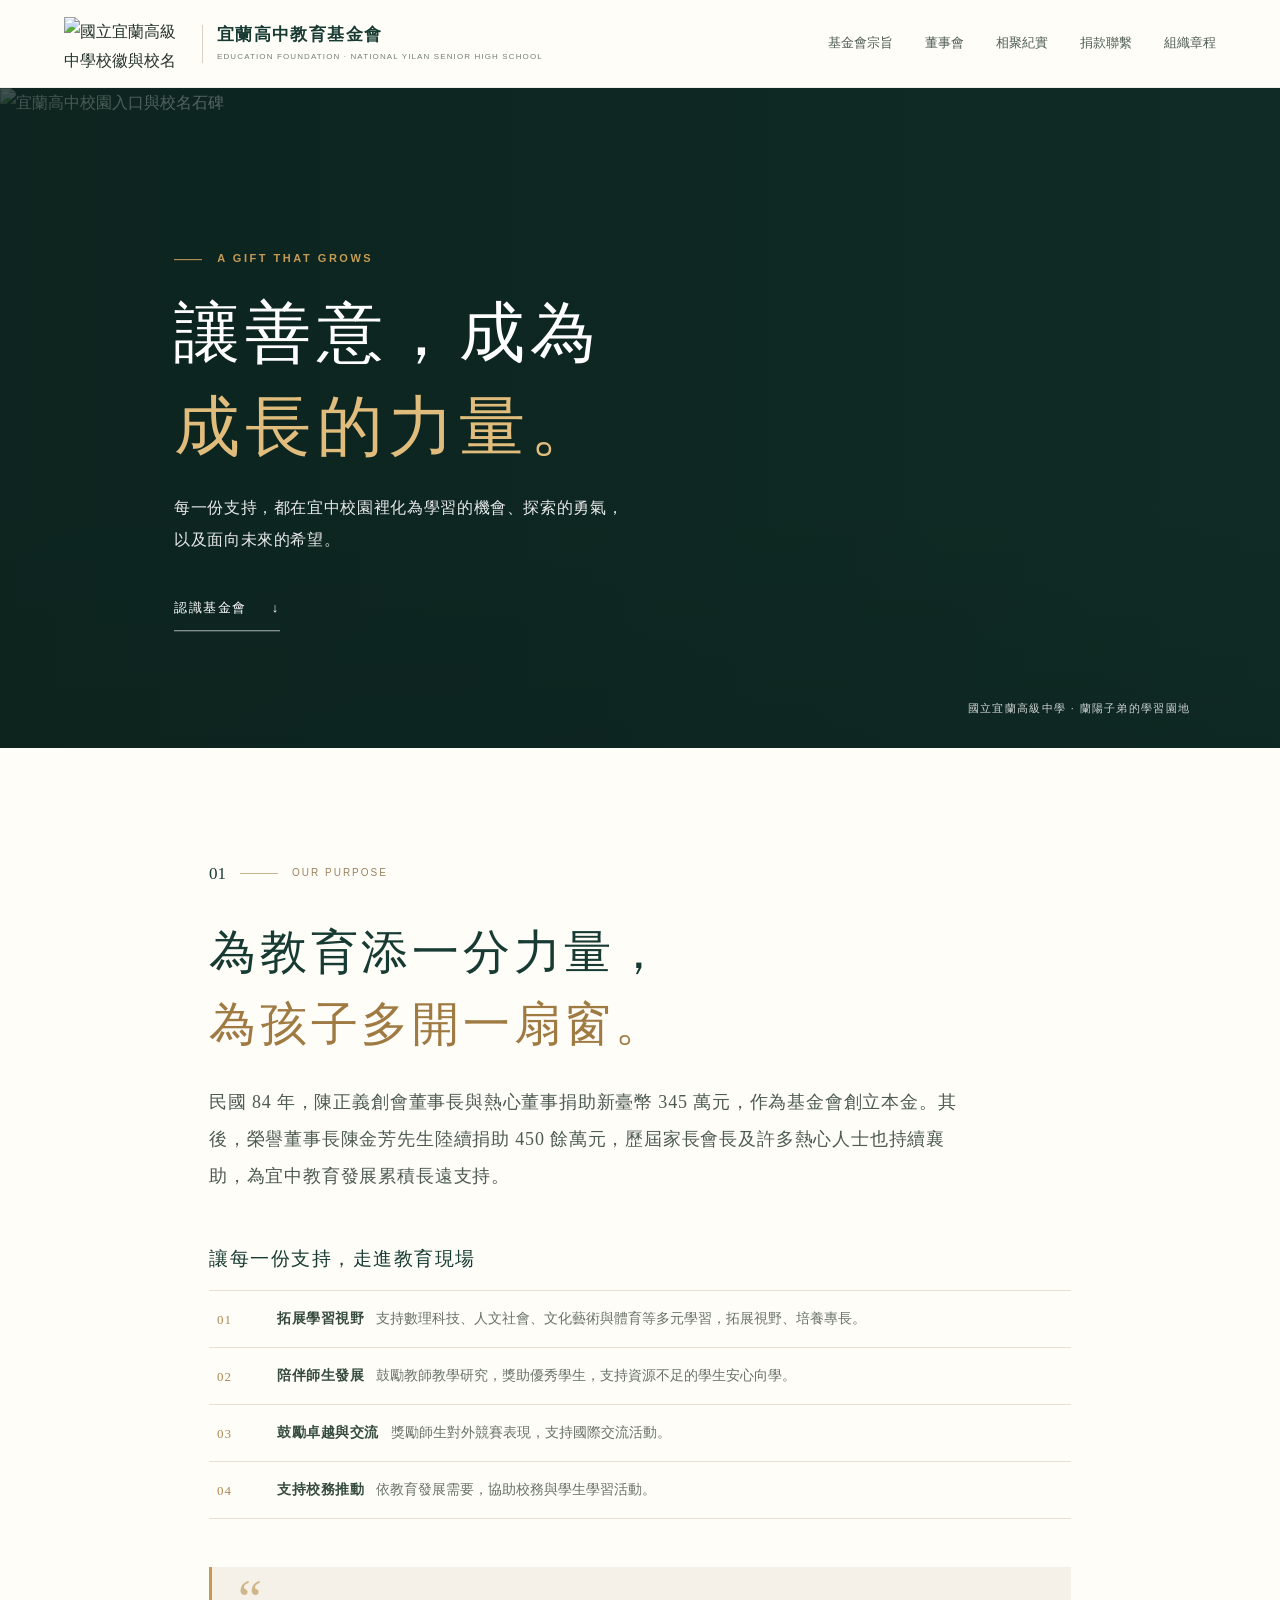
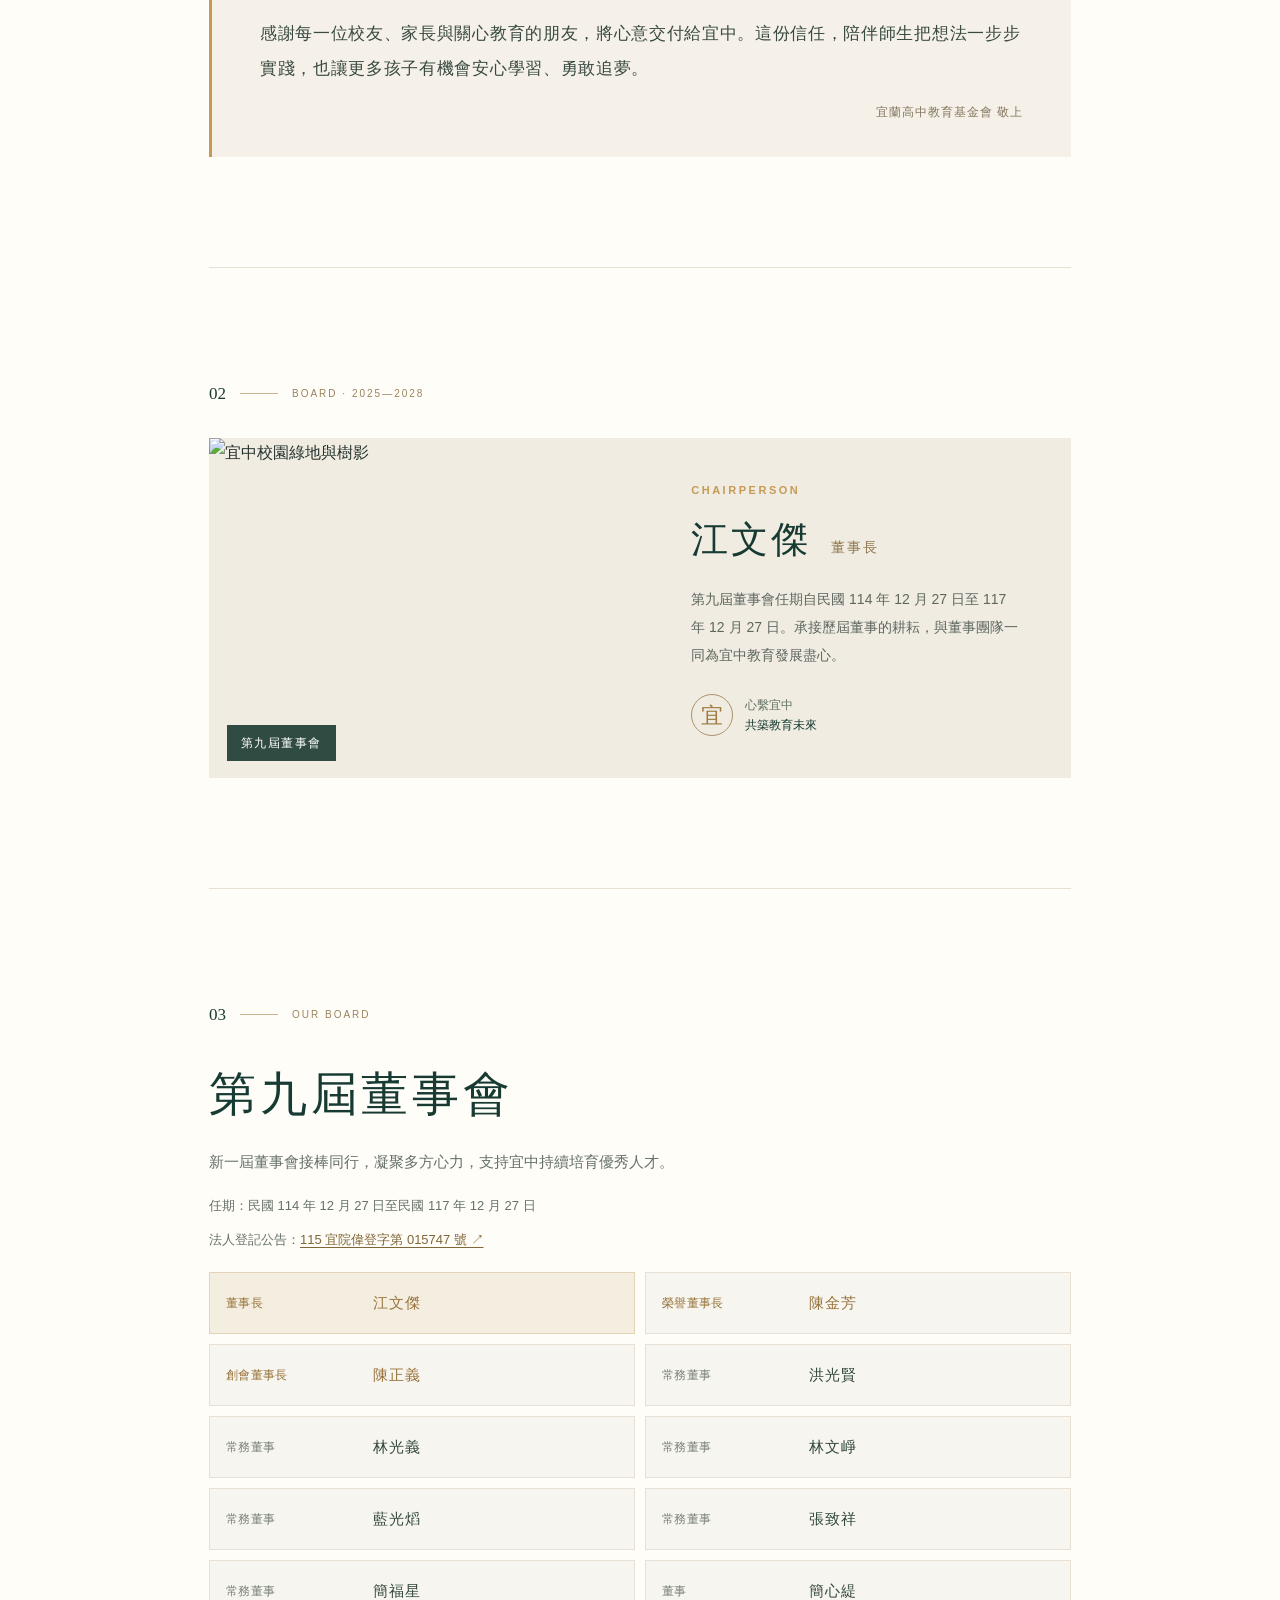
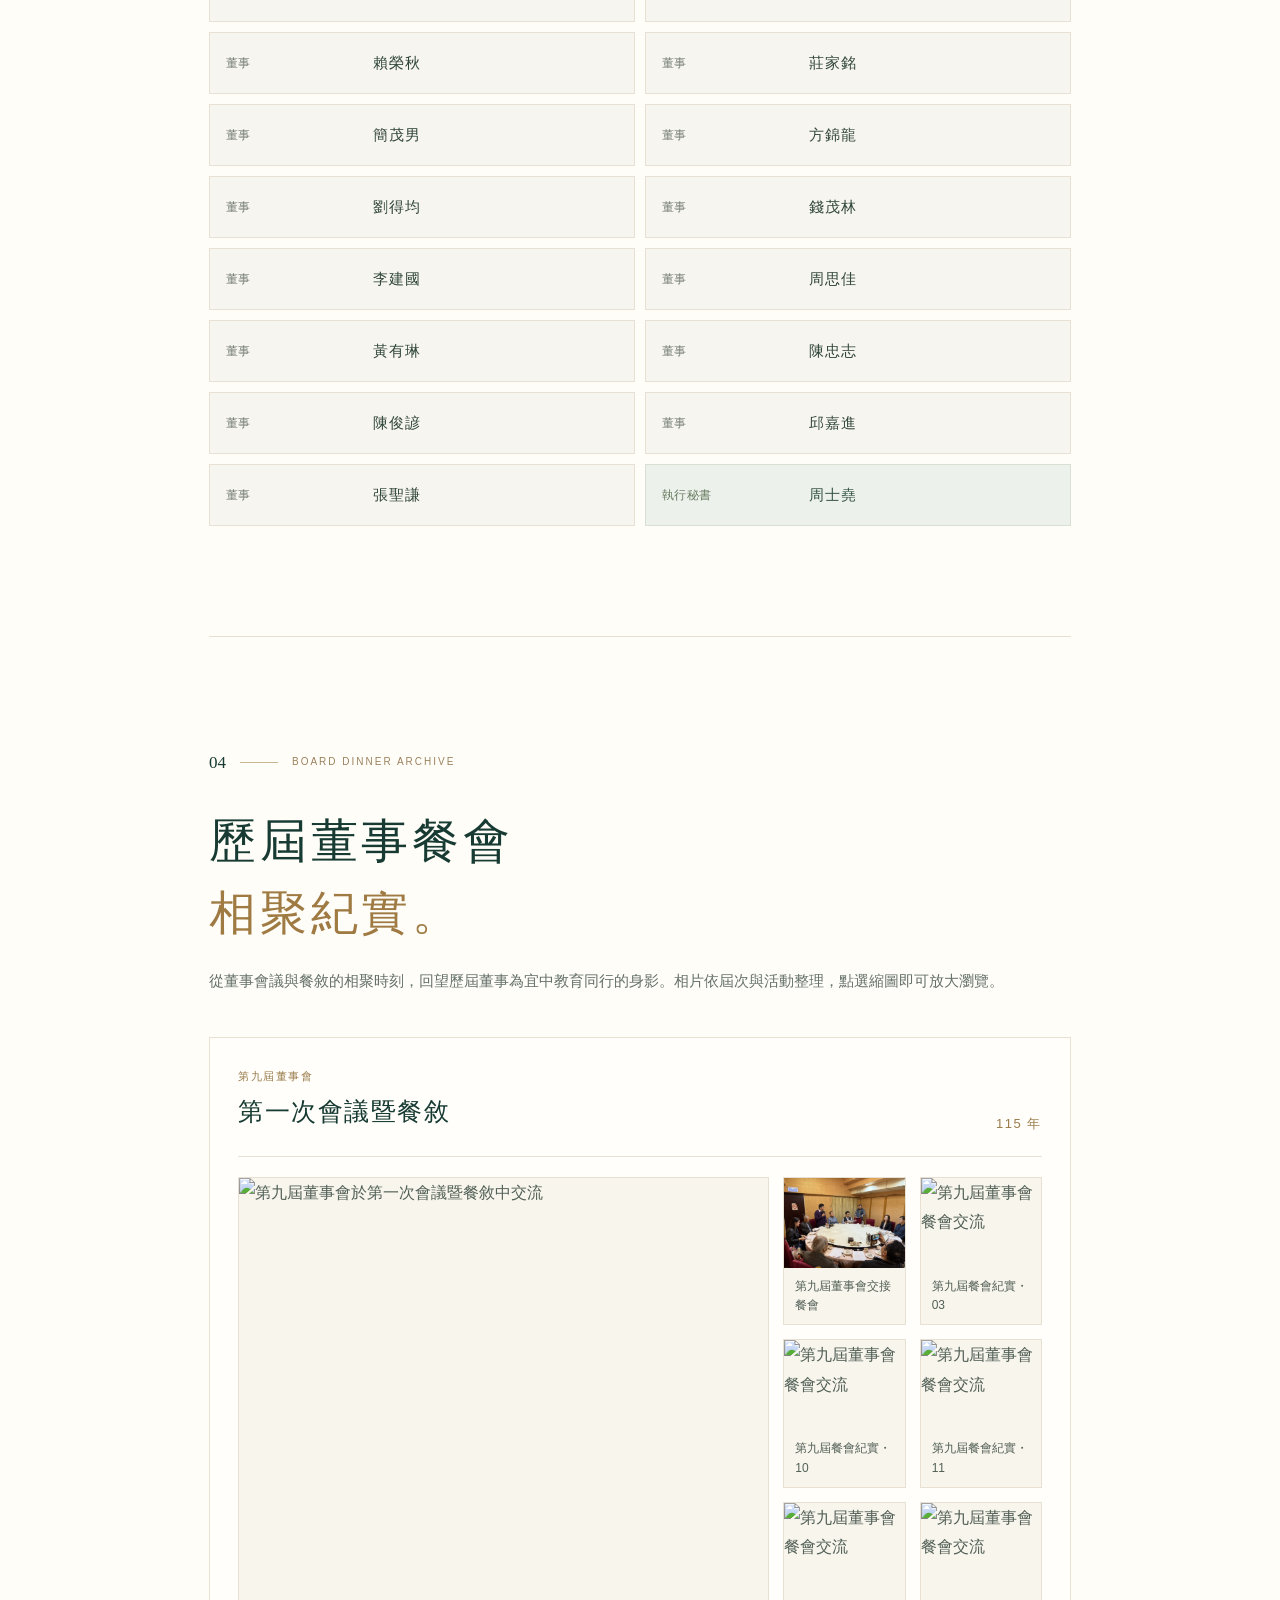
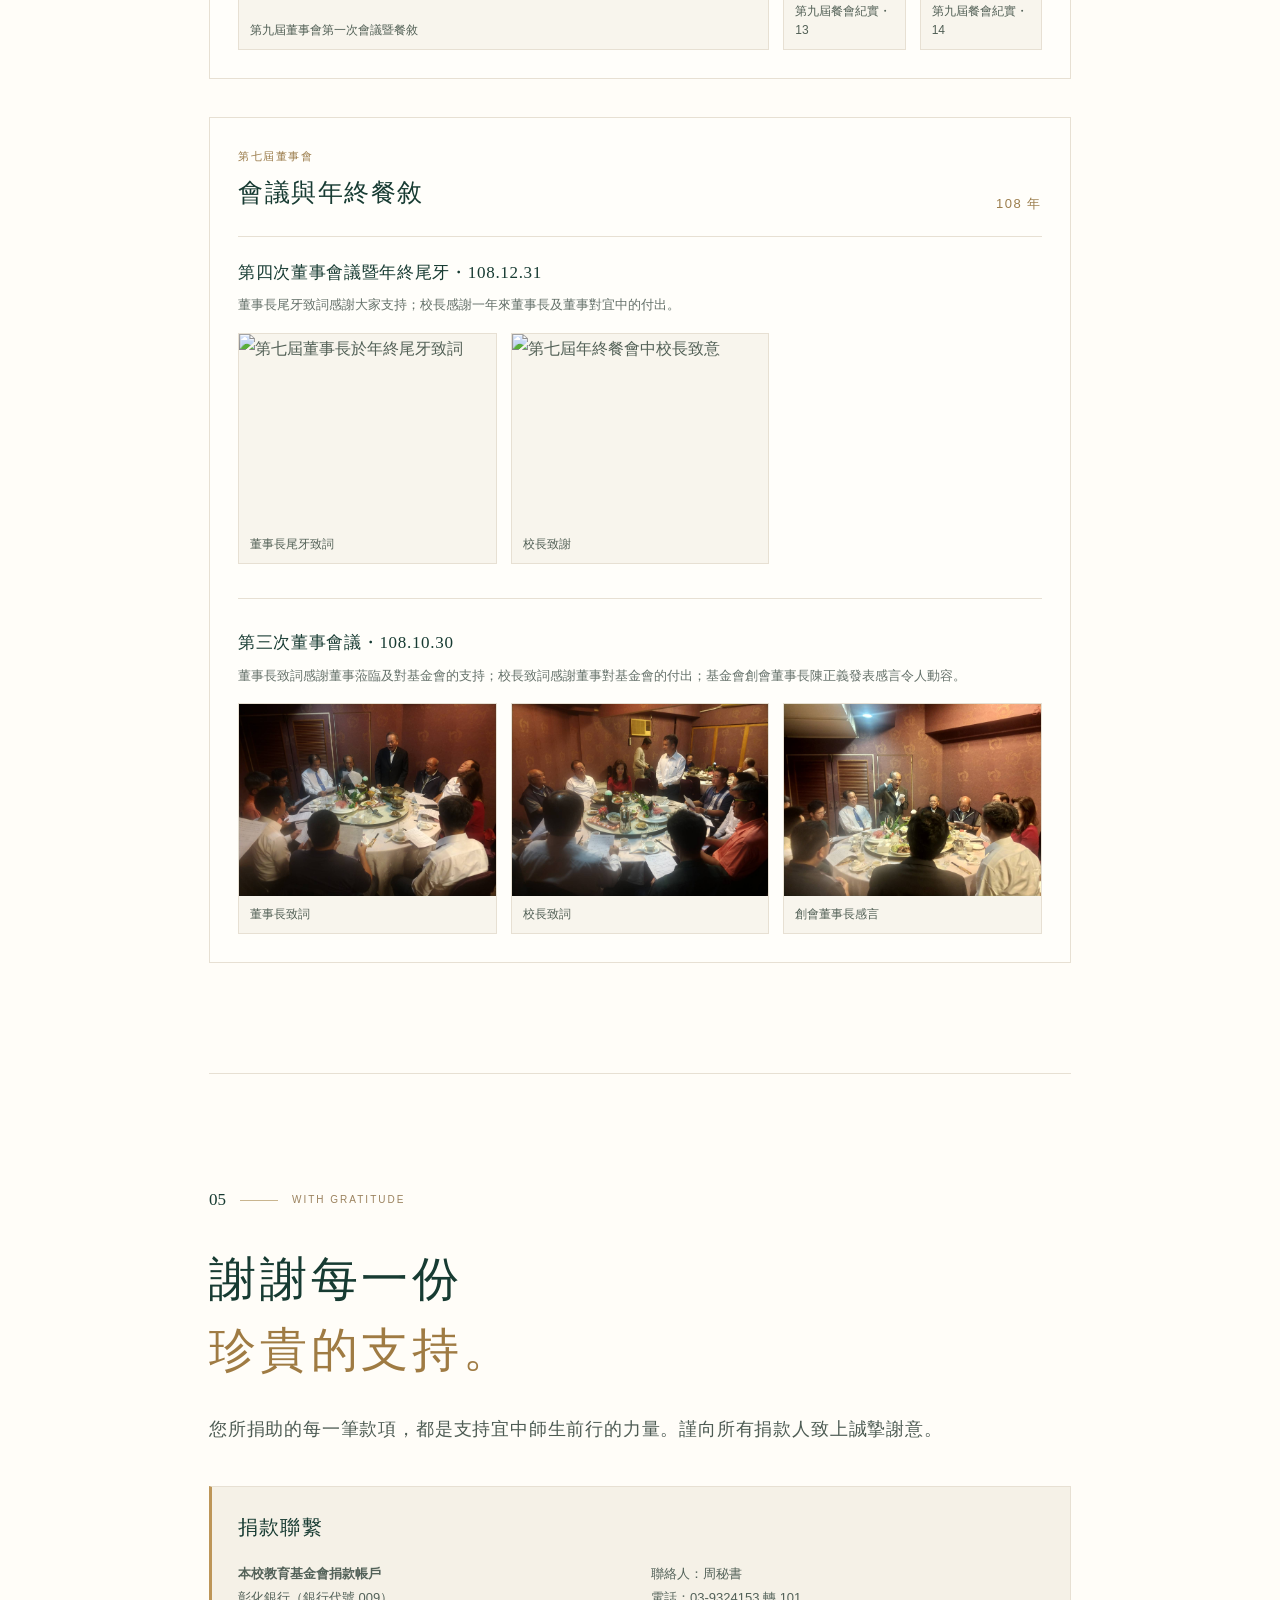
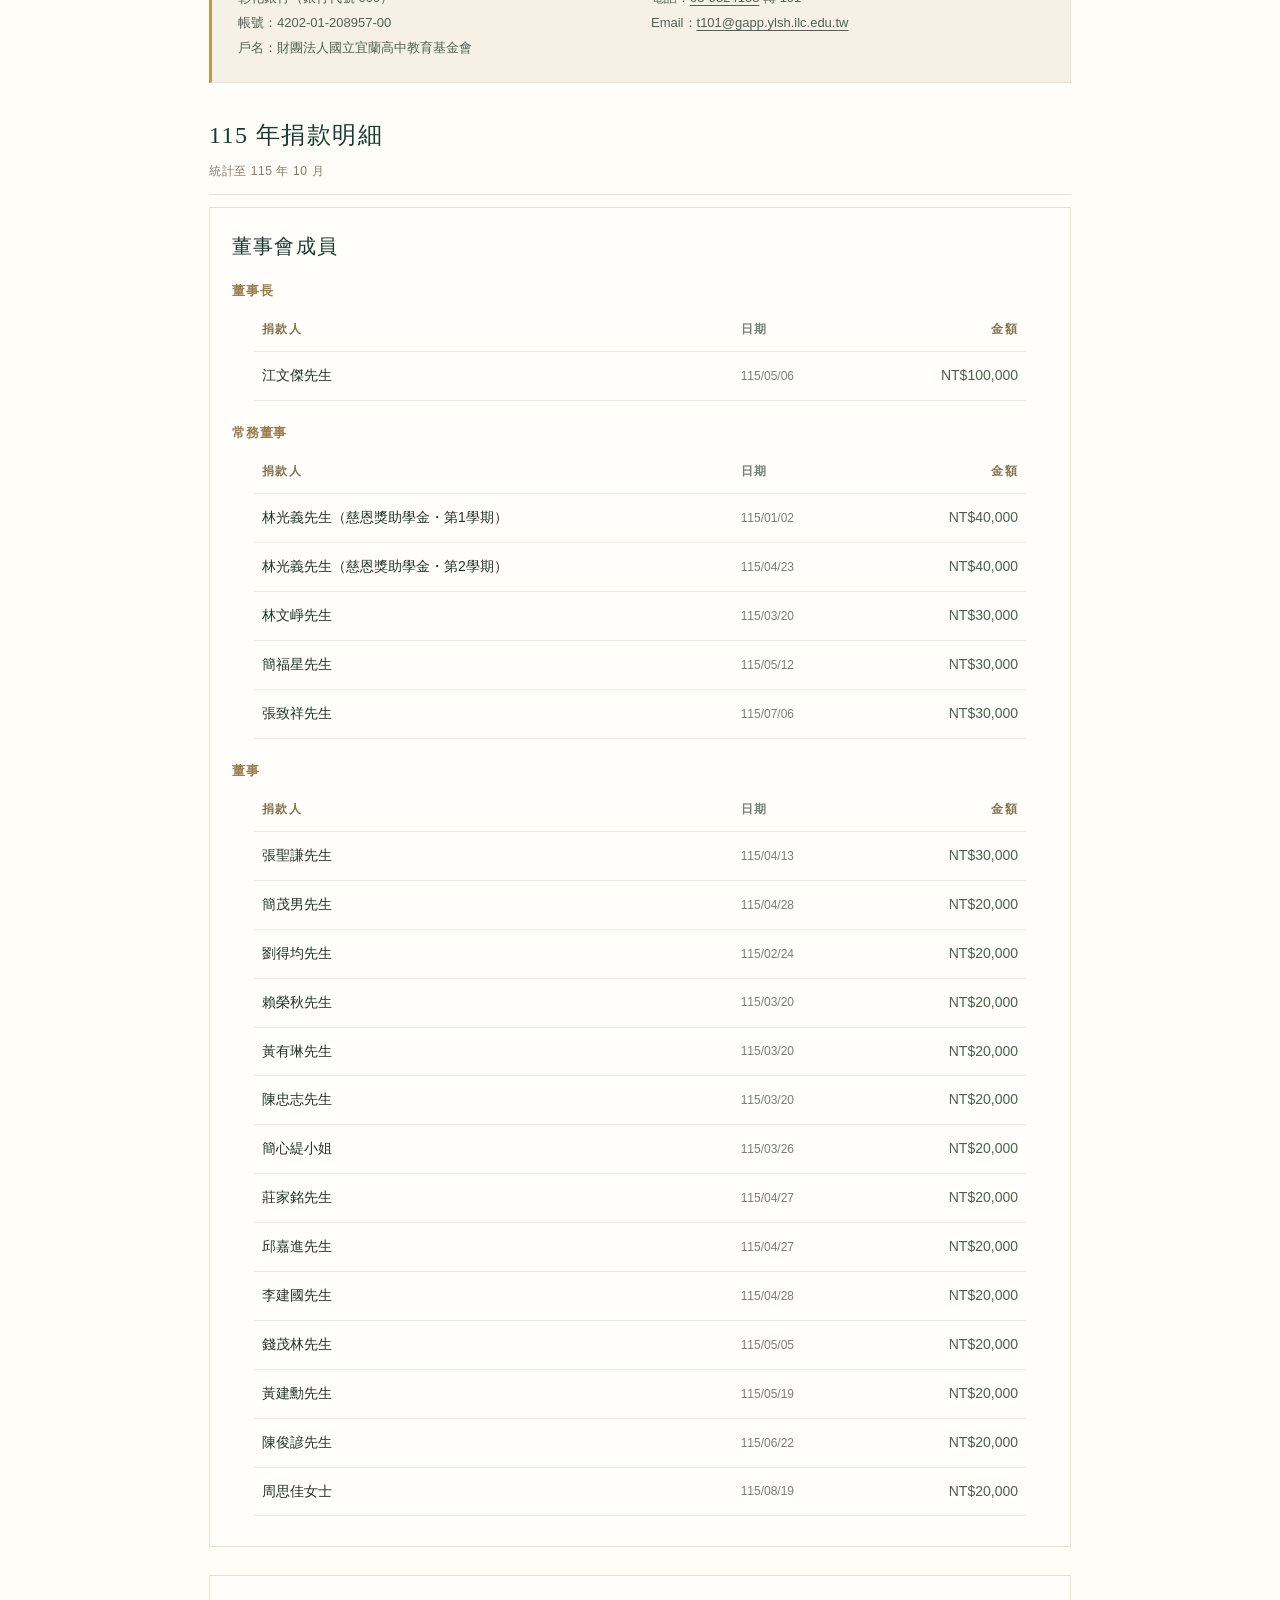
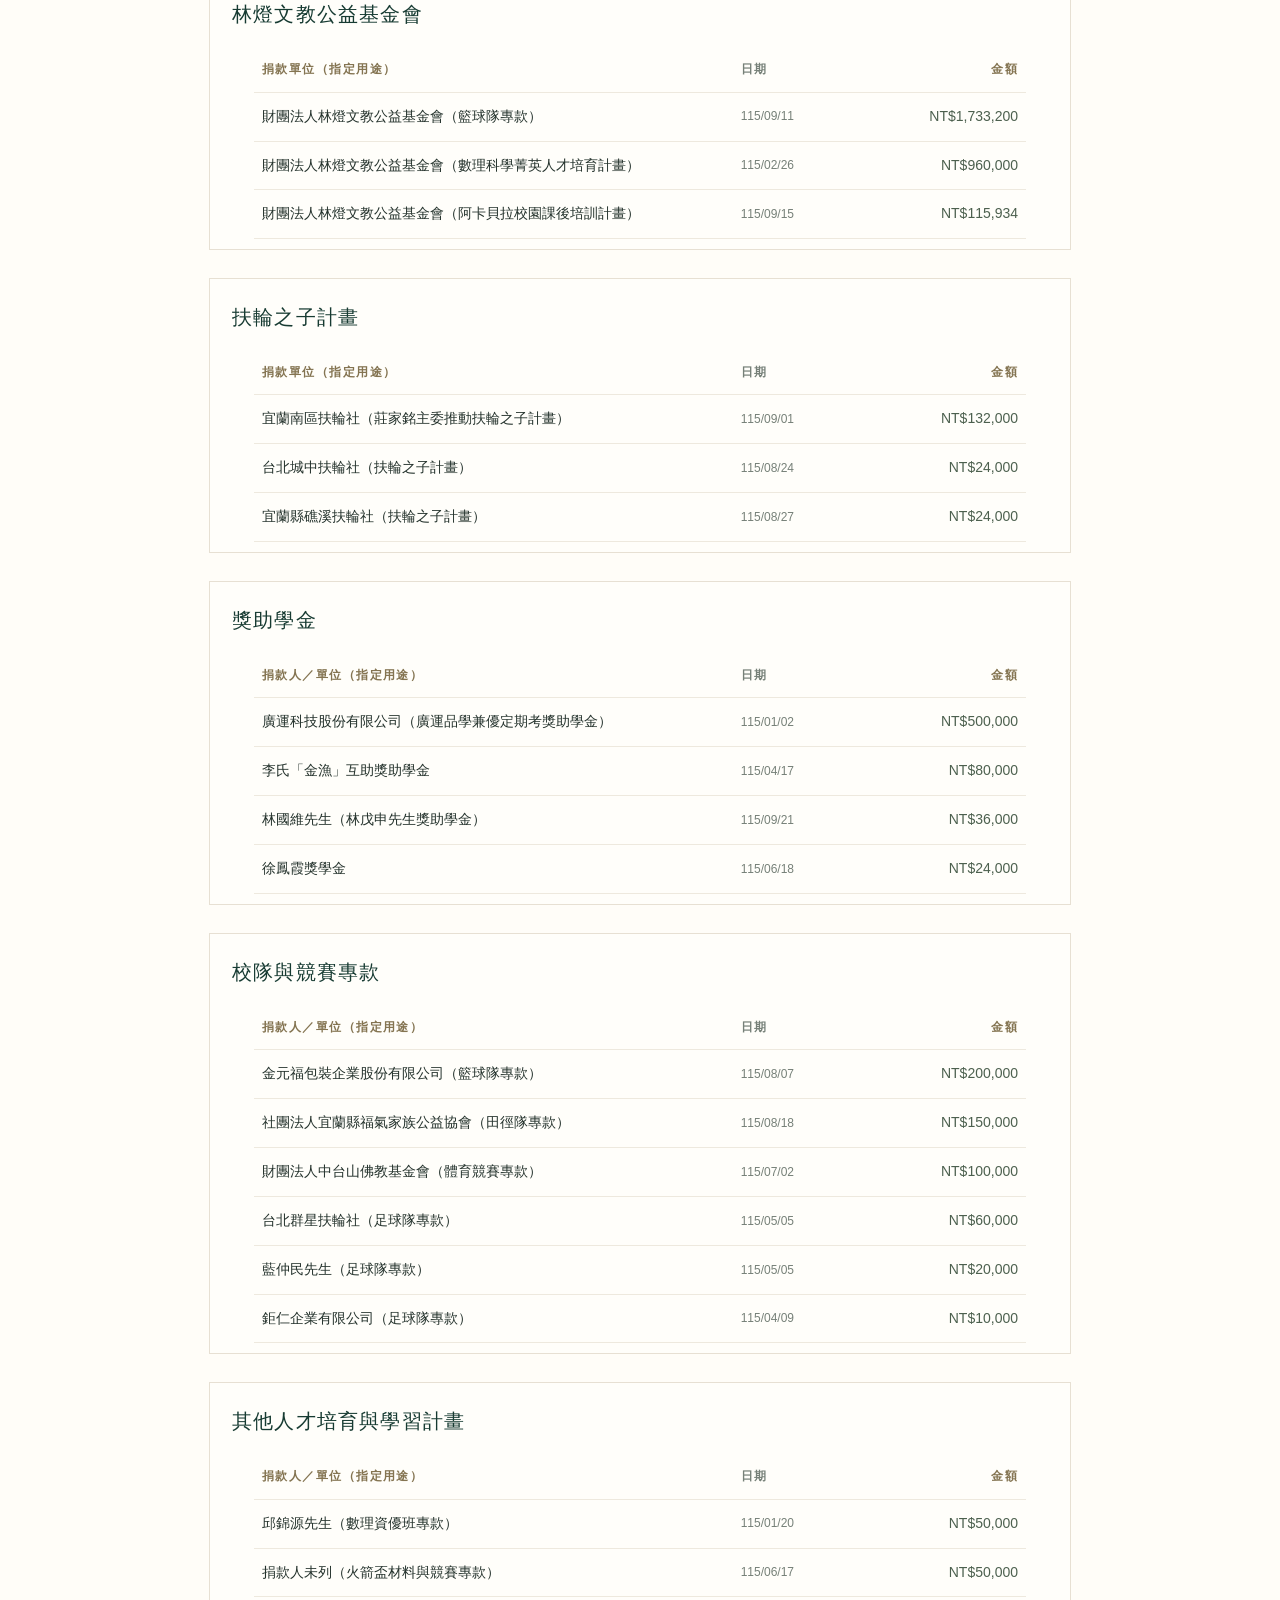
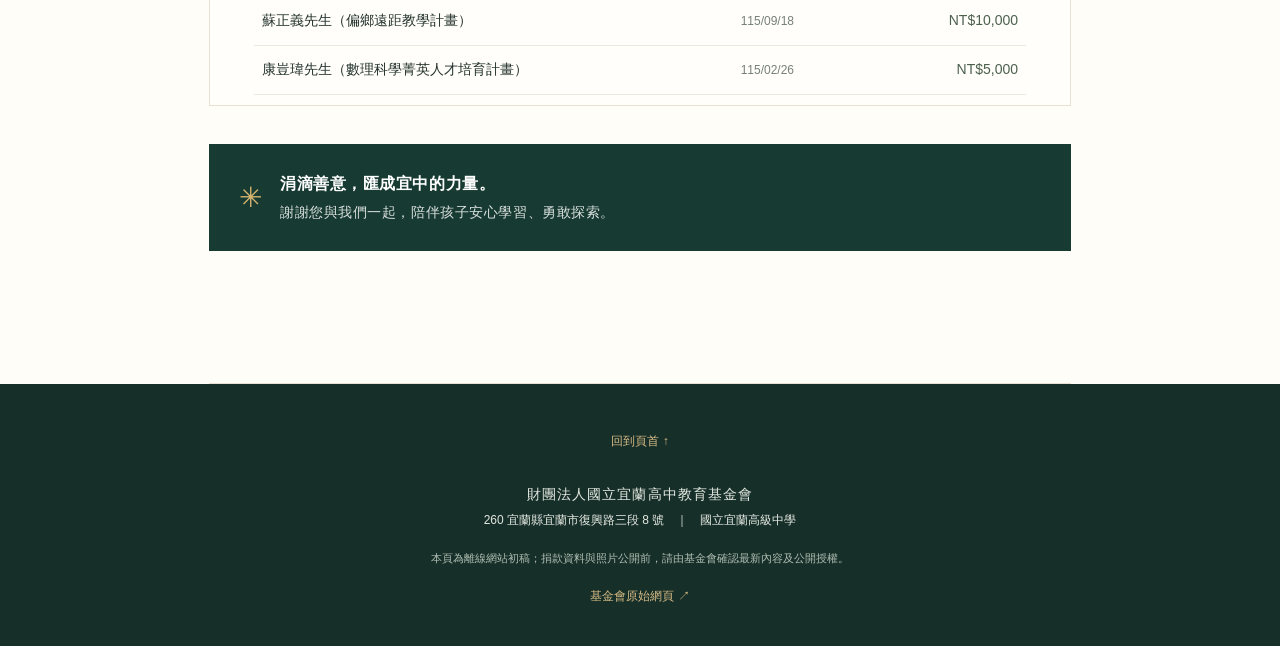
==== foundation.html @ d7d728fd "Publish foundation website and assets" ====
<!doctype html>
<html lang="zh-Hant">
<head>
  <meta charset="utf-8">
  <meta name="viewport" content="width=device-width, initial-scale=1">
  <meta name="theme-color" content="#173b32">
  <meta name="description" content="財團法人國立宜蘭高中教育基金會，感謝每一份支持，陪伴宜中學子探索、學習與成長。">
  <title>宜蘭高中教育基金會｜讓善意，成為成長的力量</title>
  <link rel="stylesheet" href="foundation.css">
</head>
<body>
  <a class="skip-link" href="#main">跳到主要內容</a>
  <header class="site-header" id="top">
    <a class="brand" href="#top" aria-label="宜蘭高中教育基金會首頁">
      <img src="相片/校徽＋中英校銜＿黑.png" alt="國立宜蘭高級中學校徽與校名">
      <span class="brand-divider" aria-hidden="true"></span>
      <span class="brand-name"><strong>宜蘭高中教育基金會</strong><small>EDUCATION FOUNDATION · NATIONAL YILAN SENIOR HIGH SCHOOL</small></span>
    </a>
    <button class="menu-toggle" type="button" aria-expanded="false" aria-controls="main-nav"><span></span><span></span><span></span><span class="sr-only">開啟選單</span></button>
    <nav id="main-nav" aria-label="主要導覽">
      <a href="#about">基金會宗旨</a><a href="#board">董事會</a><a href="#handover">相聚紀實</a><a href="#donors">捐款聯繫</a><a href="foundation-charter.html">組織章程</a>
    </nav>
  </header>

  <main id="main">
    <section class="hero" aria-labelledby="hero-title">
      <img class="hero-image" src="assets/images/foundation-campus.jpg" alt="宜蘭高中校園入口與校名石碑">
      <div class="hero-overlay"></div>
      <div class="hero-copy">
        <p class="eyebrow"><span></span> A GIFT THAT GROWS</p>
        <h1 id="hero-title">讓善意，成為<br><em>成長的力量。</em></h1>
        <p>每一份支持，都在宜中校園裡化為學習的機會、探索的勇氣，以及面向未來的希望。</p>
        <a class="hero-link" href="#about">認識基金會 <span aria-hidden="true">↓</span></a>
      </div>
      <div class="hero-caption">國立宜蘭高級中學 · 蘭陽子弟的學習園地</div>
    </section>

    <div class="page-content">
      <section class="intro section" id="about">
        <div class="section-kicker"><span>01</span><span class="rule"></span><span>OUR PURPOSE</span></div>
        <h2>為教育添一分力量，<br><em>為孩子多開一扇窗。</em></h2>
        <p class="lead">民國 84 年，陳正義創會董事長與熱心董事捐助新臺幣 345 萬元，作為基金會創立本金。其後，榮譽董事長陳金芳先生陸續捐助 450 餘萬元，歷屆家長會長及許多熱心人士也持續襄助，為宜中教育發展累積長遠支持。</p>
        <div class="purpose-block">
          <h3>讓每一份支持，走進教育現場</h3>
          <ul class="purpose-list">
            <li><span>01</span><p><b>拓展學習視野</b>支持數理科技、人文社會、文化藝術與體育等多元學習，拓展視野、培養專長。</p></li>
            <li><span>02</span><p><b>陪伴師生發展</b>鼓勵教師教學研究，獎助優秀學生，支持資源不足的學生安心向學。</p></li>
            <li><span>03</span><p><b>鼓勵卓越與交流</b>獎勵師生對外競賽表現，支持國際交流活動。</p></li>
            <li><span>04</span><p><b>支持校務推動</b>依教育發展需要，協助校務與學生學習活動。</p></li>
          </ul>
        </div>
        <div class="quote-card"><span class="quote-mark" aria-hidden="true">“</span><p>感謝每一位校友、家長與關心教育的朋友，將心意交付給宜中。這份信任，陪伴師生把想法一步步實踐，也讓更多孩子有機會安心學習、勇敢追夢。</p><span class="quote-sign">宜蘭高中教育基金會 敬上</span></div>
      </section>

      <section class="chair section" aria-labelledby="chair-title">
        <div class="section-kicker"><span>02</span><span class="rule"></span><span>BOARD · 2025—2028</span></div>
        <div class="chair-card">
          <div class="chair-image"><img src="assets/images/foundation-garden.jpg" alt="宜中校園綠地與樹影" loading="lazy"><span>第九屆董事會</span></div>
          <div class="chair-copy"><p class="eyebrow">CHAIRPERSON</p><h2 id="chair-title">江文傑 <small>董事長</small></h2><p>第九屆董事會任期自民國 114 年 12 月 27 日至 117 年 12 月 27 日。承接歷屆董事的耕耘，與董事團隊一同為宜中教育發展盡心。</p><div class="chair-note"><span class="seal" aria-hidden="true">宜</span><span>心繫宜中<br><b>共築教育未來</b></span></div></div>
        </div>
      </section>

      <section class="board section" id="board">
        <div class="section-kicker"><span>03</span><span class="rule"></span><span>OUR BOARD</span></div>
        <h2>第九屆董事會</h2>
        <p class="section-intro">新一屆董事會接棒同行，凝聚多方心力，支持宜中持續培育優秀人才。</p>
        <p class="registration-note">任期：民國 114 年 12 月 27 日至民國 117 年 12 月 27 日</p>
        <p class="registration-note">法人登記公告：<a class="court-link" href="https://ild.judicial.gov.tw/tw/cp-7862-2966495-ba533-321.html" target="_blank" rel="noreferrer">115 宜院偉登字第 015747 號 ↗</a></p>
        <div class="board-list" role="list" aria-label="第九屆董事名單">
          <div class="board-row board-chair" role="listitem"><span>董事長</span><strong>江文傑</strong></div>
          <div class="board-row board-honor" role="listitem"><span>榮譽董事長</span><strong>陳金芳</strong></div>
          <div class="board-row board-founder" role="listitem"><span>創會董事長</span><strong>陳正義</strong></div>
          <div class="board-row board-standing" role="listitem"><span>常務董事</span><strong>洪光賢</strong></div>
          <div class="board-row board-standing" role="listitem"><span>常務董事</span><strong>林光義</strong></div>
          <div class="board-row board-standing" role="listitem"><span>常務董事</span><strong>林文崢</strong></div>
          <div class="board-row board-standing" role="listitem"><span>常務董事</span><strong>藍光熖</strong></div>
          <div class="board-row board-standing" role="listitem"><span>常務董事</span><strong>張致祥</strong></div>
          <div class="board-row board-standing" role="listitem"><span>常務董事</span><strong>簡福星</strong></div>
          <div class="board-row" role="listitem"><span>董事</span><strong>簡心緹</strong></div>
          <div class="board-row" role="listitem"><span>董事</span><strong>賴榮秋</strong></div>
          <div class="board-row" role="listitem"><span>董事</span><strong>莊家銘</strong></div>
          <div class="board-row" role="listitem"><span>董事</span><strong>簡茂男</strong></div>
          <div class="board-row" role="listitem"><span>董事</span><strong>方錦龍</strong></div>
          <div class="board-row" role="listitem"><span>董事</span><strong>劉得均</strong></div>
          <div class="board-row" role="listitem"><span>董事</span><strong>錢茂林</strong></div>
          <div class="board-row" role="listitem"><span>董事</span><strong>李建國</strong></div>
          <div class="board-row" role="listitem"><span>董事</span><strong>周思佳</strong></div>
          <div class="board-row" role="listitem"><span>董事</span><strong>黃有琳</strong></div>
          <div class="board-row" role="listitem"><span>董事</span><strong>陳忠志</strong></div>
          <div class="board-row" role="listitem"><span>董事</span><strong>陳俊諺</strong></div>
          <div class="board-row" role="listitem"><span>董事</span><strong>邱嘉進</strong></div>
          <div class="board-row" role="listitem"><span>董事</span><strong>張聖謙</strong></div>
          <div class="board-row board-secretary" role="listitem"><span>執行秘書</span><strong>周士堯</strong></div>
        </div>
      </section>

      <section class="handover section" id="handover">
        <div class="section-kicker"><span>04</span><span class="rule"></span><span>BOARD DINNER ARCHIVE</span></div>
        <h2>歷屆董事餐會<br><em>相聚紀實。</em></h2>
        <p class="section-intro">從董事會議與餐敘的相聚時刻，回望歷屆董事為宜中教育同行的身影。相片依屆次與活動整理，點選縮圖即可放大瀏覽。</p>

        <div class="photo-archive">
          <section class="photo-album" aria-labelledby="ninth-album-title">
            <div class="album-heading"><div><p class="album-kicker">第九屆董事會</p><h3 id="ninth-album-title">第一次會議暨餐敘</h3></div><span>115 年</span></div>
            <div class="photo-gallery">
              <button class="gallery-photo gallery-photo-feature" type="button" data-lightbox data-group="ninth" data-full="assets/images/foundation-gallery/ninth/ninth-02.jpg" data-caption="第九屆董事會第一次會議暨餐敘"><img src="assets/images/foundation-gallery/ninth/ninth-02.jpg" alt="第九屆董事會於第一次會議暨餐敘中交流" loading="lazy"><span>第九屆董事會第一次會議暨餐敘</span></button>
              <button class="gallery-photo" type="button" data-lightbox data-group="ninth" data-full="assets/images/foundation-handover.jpg" data-caption="第九屆董事會交接餐會｜承接信任，持續同行"><img src="assets/images/foundation-handover.jpg" alt="第九屆董事會成員於餐會中交流致意" loading="lazy"><span>第九屆董事會交接餐會</span></button>
              <button class="gallery-photo" type="button" data-lightbox data-group="ninth" data-full="assets/images/foundation-gallery/ninth/ninth-03.jpg" data-caption="第九屆董事會餐會紀實｜相片 3"><img src="assets/images/foundation-gallery/ninth/ninth-03.jpg" alt="第九屆董事會餐會交流" loading="lazy"><span>第九屆餐會紀實・03</span></button>
              <button class="gallery-photo" type="button" data-lightbox data-group="ninth" data-full="assets/images/foundation-gallery/ninth/ninth-10.jpg" data-caption="第九屆董事會餐會紀實｜相片 10"><img src="assets/images/foundation-gallery/ninth/ninth-10.jpg" alt="第九屆董事會餐會交流" loading="lazy"><span>第九屆餐會紀實・10</span></button>
              <button class="gallery-photo" type="button" data-lightbox data-group="ninth" data-full="assets/images/foundation-gallery/ninth/ninth-11.jpg" data-caption="第九屆董事會餐會紀實｜相片 11"><img src="assets/images/foundation-gallery/ninth/ninth-11.jpg" alt="第九屆董事會餐會交流" loading="lazy"><span>第九屆餐會紀實・11</span></button>
              <button class="gallery-photo" type="button" data-lightbox data-group="ninth" data-full="assets/images/foundation-gallery/ninth/ninth-13.jpg" data-caption="第九屆董事會餐會紀實｜相片 13"><img src="assets/images/foundation-gallery/ninth/ninth-13.jpg" alt="第九屆董事會餐會交流" loading="lazy"><span>第九屆餐會紀實・13</span></button>
              <button class="gallery-photo" type="button" data-lightbox data-group="ninth" data-full="assets/images/foundation-gallery/ninth/ninth-14.jpg" data-caption="第九屆董事會餐會紀實｜相片 14"><img src="assets/images/foundation-gallery/ninth/ninth-14.jpg" alt="第九屆董事會餐會交流" loading="lazy"><span>第九屆餐會紀實・14</span></button>
            </div>
          </section>

          <section class="photo-album" aria-labelledby="seventh-album-title">
            <div class="album-heading"><div><p class="album-kicker">第七屆董事會</p><h3 id="seventh-album-title">會議與年終餐敘</h3></div><span>108 年</span></div>
            <div class="archive-event"><h4>第四次董事會議暨年終尾牙・108.12.31</h4><p>董事長尾牙致詞感謝大家支持；校長感謝一年來董事長及董事對宜中的付出。</p>
              <div class="photo-gallery photo-gallery-compact">
                <button class="gallery-photo" type="button" data-lightbox data-group="seventh-december" data-full="assets/images/foundation-gallery/seventh/seventh-01.jpg" data-caption="第七屆第四次董事會議暨年終尾牙｜董事長尾牙致詞感謝大家支持"><img src="assets/images/foundation-gallery/seventh/seventh-01.jpg" alt="第七屆董事長於年終尾牙致詞" loading="lazy"><span>董事長尾牙致詞</span></button>
                <button class="gallery-photo" type="button" data-lightbox data-group="seventh-december" data-full="assets/images/foundation-gallery/seventh/seventh-02.jpg" data-caption="第七屆第四次董事會議暨年終尾牙｜校長感謝一年來董事長及董事對宜中的付出"><img src="assets/images/foundation-gallery/seventh/seventh-02.jpg" alt="第七屆年終餐會中校長致意" loading="lazy"><span>校長致謝</span></button>
              </div>
            </div>
            <div class="archive-event"><h4>第三次董事會議・108.10.30</h4><p>董事長致詞感謝董事蒞臨及對基金會的支持；校長致詞感謝董事對基金會的付出；基金會創會董事長陳正義發表感言令人動容。</p>
              <div class="photo-gallery photo-gallery-compact">
                <button class="gallery-photo" type="button" data-lightbox data-group="seventh-october" data-full="assets/images/foundation-gallery/seventh/seventh-03.jpg" data-caption="第七屆第三次董事會議｜董事長致詞感謝董事蒞臨及對基金會的支持"><img src="assets/images/foundation-gallery/seventh/seventh-03.jpg" alt="第七屆第三次董事會議與餐敘" loading="lazy"><span>董事長致詞</span></button>
                <button class="gallery-photo" type="button" data-lightbox data-group="seventh-october" data-full="assets/images/foundation-gallery/seventh/seventh-04.jpg" data-caption="第七屆第三次董事會議｜校長致詞感謝董事對基金會的付出"><img src="assets/images/foundation-gallery/seventh/seventh-04.jpg" alt="第七屆董事會餐敘交流" loading="lazy"><span>校長致詞</span></button>
                <button class="gallery-photo" type="button" data-lightbox data-group="seventh-october" data-full="assets/images/foundation-gallery/seventh/seventh-05.jpg" data-caption="第七屆第三次董事會議｜基金會創會董事長陳正義發表感言令人動容"><img src="assets/images/foundation-gallery/seventh/seventh-05.jpg" alt="第七屆創會董事長發表感言" loading="lazy"><span>創會董事長感言</span></button>
              </div>
            </div>
          </section>
        </div>
      </section>

      <section class="donors section" id="donors">
        <div class="section-kicker"><span>05</span><span class="rule"></span><span>WITH GRATITUDE</span></div>
        <h2>謝謝每一份<br><em>珍貴的支持。</em></h2>
        <p class="lead">您所捐助的每一筆款項，都是支持宜中師生前行的力量。謹向所有捐款人致上誠摯謝意。</p>
        <section class="donation-contact" aria-labelledby="donation-contact-title">
          <h3 id="donation-contact-title">捐款聯繫</h3>
          <div class="donation-contact-grid">
            <p><strong>本校教育基金會捐款帳戶</strong><br>彰化銀行（銀行代號 009）<br>帳號：4202-01-208957-00<br>戶名：財團法人國立宜蘭高中教育基金會</p>
            <p>聯絡人：周秘書<br>電話：<a href="tel:039324153">03-9324153</a> 轉 101<br>Email：<a href="mailto:t101@gapp.ylsh.ilc.edu.tw">t101@gapp.ylsh.ilc.edu.tw</a></p>
          </div>
        </section>
        <div class="donation-period"><h3>115 年捐款明細</h3><p>統計至 115 年 10 月</p></div>
        <div class="donation-groups">
          <section class="donation-group board-donations" aria-labelledby="donor-board-title">
            <h3 id="donor-board-title">董事會成員</h3>
            <div class="donor-role-group"><h4>董事長</h4><div class="donor-table-wrap"><table><thead><tr><th scope="col">捐款人</th><th scope="col">日期</th><th scope="col">金額</th></tr></thead><tbody>
              <tr><td>江文傑先生</td><td>115/05/06</td><td>NT$100,000</td></tr>
            </tbody></table></div></div>
            <div class="donor-role-group"><h4>常務董事</h4><div class="donor-table-wrap"><table><thead><tr><th scope="col">捐款人</th><th scope="col">日期</th><th scope="col">金額</th></tr></thead><tbody>
              <tr><td>林光義先生（慈恩獎助學金・第1學期）</td><td>115/01/02</td><td>NT$40,000</td></tr>
              <tr><td>林光義先生（慈恩獎助學金・第2學期）</td><td>115/04/23</td><td>NT$40,000</td></tr>
              <tr><td>林文崢先生</td><td>115/03/20</td><td>NT$30,000</td></tr>
              <tr><td>簡福星先生</td><td>115/05/12</td><td>NT$30,000</td></tr>
              <tr><td>張致祥先生</td><td>115/07/06</td><td>NT$30,000</td></tr>
            </tbody></table></div></div>
            <div class="donor-role-group"><h4>董事</h4><div class="donor-table-wrap"><table><thead><tr><th scope="col">捐款人</th><th scope="col">日期</th><th scope="col">金額</th></tr></thead><tbody>
              <tr><td>張聖謙先生</td><td>115/04/13</td><td>NT$30,000</td></tr>
              <tr><td>簡茂男先生</td><td>115/04/28</td><td>NT$20,000</td></tr>
              <tr><td>劉得均先生</td><td>115/02/24</td><td>NT$20,000</td></tr>
              <tr><td>賴榮秋先生</td><td>115/03/20</td><td>NT$20,000</td></tr>
              <tr><td>黃有琳先生</td><td>115/03/20</td><td>NT$20,000</td></tr>
              <tr><td>陳忠志先生</td><td>115/03/20</td><td>NT$20,000</td></tr>
              <tr><td>簡心緹小姐</td><td>115/03/26</td><td>NT$20,000</td></tr>
              <tr><td>莊家銘先生</td><td>115/04/27</td><td>NT$20,000</td></tr>
              <tr><td>邱嘉進先生</td><td>115/04/27</td><td>NT$20,000</td></tr>
              <tr><td>李建國先生</td><td>115/04/28</td><td>NT$20,000</td></tr>
              <tr><td>錢茂林先生</td><td>115/05/05</td><td>NT$20,000</td></tr>
              <tr><td>黃建勳先生</td><td>115/05/19</td><td>NT$20,000</td></tr>
              <tr><td>陳俊諺先生</td><td>115/06/22</td><td>NT$20,000</td></tr>
              <tr><td>周思佳女士</td><td>115/08/19</td><td>NT$20,000</td></tr>
            </tbody></table></div></div>
          </section>

          <section class="donation-group" aria-labelledby="donor-lindeng-title">
            <h3 id="donor-lindeng-title">林燈文教公益基金會</h3>
            <div class="donor-table-wrap"><table><thead><tr><th scope="col">捐款單位（指定用途）</th><th scope="col">日期</th><th scope="col">金額</th></tr></thead><tbody>
              <tr><td>財團法人林燈文教公益基金會（籃球隊專款）</td><td>115/09/11</td><td>NT$1,733,200</td></tr>
              <tr><td>財團法人林燈文教公益基金會（數理科學菁英人才培育計畫）</td><td>115/02/26</td><td>NT$960,000</td></tr>
              <tr><td>財團法人林燈文教公益基金會（阿卡貝拉校園課後培訓計畫）</td><td>115/09/15</td><td>NT$115,934</td></tr>
            </tbody></table></div>
          </section>

          <section class="donation-group" aria-labelledby="donor-rotary-title">
            <h3 id="donor-rotary-title">扶輪之子計畫</h3>
            <div class="donor-table-wrap"><table><thead><tr><th scope="col">捐款單位（指定用途）</th><th scope="col">日期</th><th scope="col">金額</th></tr></thead><tbody>
              <tr><td>宜蘭南區扶輪社（莊家銘主委推動扶輪之子計畫）</td><td>115/09/01</td><td>NT$132,000</td></tr>
              <tr><td>台北城中扶輪社（扶輪之子計畫）</td><td>115/08/24</td><td>NT$24,000</td></tr>
              <tr><td>宜蘭縣礁溪扶輪社（扶輪之子計畫）</td><td>115/08/27</td><td>NT$24,000</td></tr>
            </tbody></table></div>
          </section>

          <section class="donation-group" aria-labelledby="donor-scholarships-title">
            <h3 id="donor-scholarships-title">獎助學金</h3>
            <div class="donor-table-wrap"><table><thead><tr><th scope="col">捐款人／單位（指定用途）</th><th scope="col">日期</th><th scope="col">金額</th></tr></thead><tbody>
              <tr><td>廣運科技股份有限公司（廣運品學兼優定期考獎助學金）</td><td>115/01/02</td><td>NT$500,000</td></tr>
              <tr><td>李氏「金漁」互助獎助學金</td><td>115/04/17</td><td>NT$80,000</td></tr>
              <tr><td>林國維先生（林戊申先生獎助學金）</td><td>115/09/21</td><td>NT$36,000</td></tr>
              <tr><td>徐鳳霞獎學金</td><td>115/06/18</td><td>NT$24,000</td></tr>
            </tbody></table></div>
          </section>

          <section class="donation-group" aria-labelledby="donor-teams-title">
            <h3 id="donor-teams-title">校隊與競賽專款</h3>
            <div class="donor-table-wrap"><table><thead><tr><th scope="col">捐款人／單位（指定用途）</th><th scope="col">日期</th><th scope="col">金額</th></tr></thead><tbody>
              <tr><td>金元福包裝企業股份有限公司（籃球隊專款）</td><td>115/08/07</td><td>NT$200,000</td></tr>
              <tr><td>社團法人宜蘭縣福氣家族公益協會（田徑隊專款）</td><td>115/08/18</td><td>NT$150,000</td></tr>
              <tr><td>財團法人中台山佛教基金會（體育競賽專款）</td><td>115/07/02</td><td>NT$100,000</td></tr>
              <tr><td>台北群星扶輪社（足球隊專款）</td><td>115/05/05</td><td>NT$60,000</td></tr>
              <tr><td>藍仲民先生（足球隊專款）</td><td>115/05/05</td><td>NT$20,000</td></tr>
              <tr><td>鉅仁企業有限公司（足球隊專款）</td><td>115/04/09</td><td>NT$10,000</td></tr>
            </tbody></table></div>
          </section>

          <section class="donation-group" aria-labelledby="donor-learning-title">
            <h3 id="donor-learning-title">其他人才培育與學習計畫</h3>
            <div class="donor-table-wrap"><table><thead><tr><th scope="col">捐款人／單位（指定用途）</th><th scope="col">日期</th><th scope="col">金額</th></tr></thead><tbody>
              <tr><td>邱錦源先生（數理資優班專款）</td><td>115/01/20</td><td>NT$50,000</td></tr>
              <tr><td>捐款人未列（火箭盃材料與競賽專款）</td><td>115/06/17</td><td>NT$50,000</td></tr>
              <tr><td>蘇正義先生（偏鄉遠距教學計畫）</td><td>115/09/18</td><td>NT$10,000</td></tr>
              <tr><td>康豈瑋先生（數理科學菁英人才培育計畫）</td><td>115/02/26</td><td>NT$5,000</td></tr>
            </tbody></table></div>
          </section>

        </div>
        <div class="gratitude"><span aria-hidden="true">✳</span><p><b>涓滴善意，匯成宜中的力量。</b><br>謝謝您與我們一起，陪伴孩子安心學習、勇敢探索。</p></div>
      </section>
    </div>
  </main>

  <footer class="site-footer">
    <a class="footer-top" href="#top">回到頁首 ↑</a>
    <p><strong>財團法人國立宜蘭高中教育基金會</strong><br>260 宜蘭縣宜蘭市復興路三段 8 號　｜　國立宜蘭高級中學</p>
    <p class="footer-note">本頁為離線網站初稿；捐款資料與照片公開前，請由基金會確認最新內容及公開授權。</p>
    <a href="https://www.ylsh.ilc.edu.tw/ischool/publish_page/33/?cid=1625" target="_blank" rel="noreferrer">基金會原始網頁 ↗</a>
  </footer>
  <dialog class="photo-lightbox" id="photo-lightbox" aria-label="相片放大瀏覽">
    <button class="lightbox-close" type="button" aria-label="關閉相片">×</button>
    <button class="lightbox-nav lightbox-prev" type="button" aria-label="上一張相片">‹</button>
    <figure><img src="" alt=""><figcaption></figcaption></figure>
    <button class="lightbox-nav lightbox-next" type="button" aria-label="下一張相片">›</button>
  </dialog>
  <script src="foundation.js"></script>
</body>
</html>
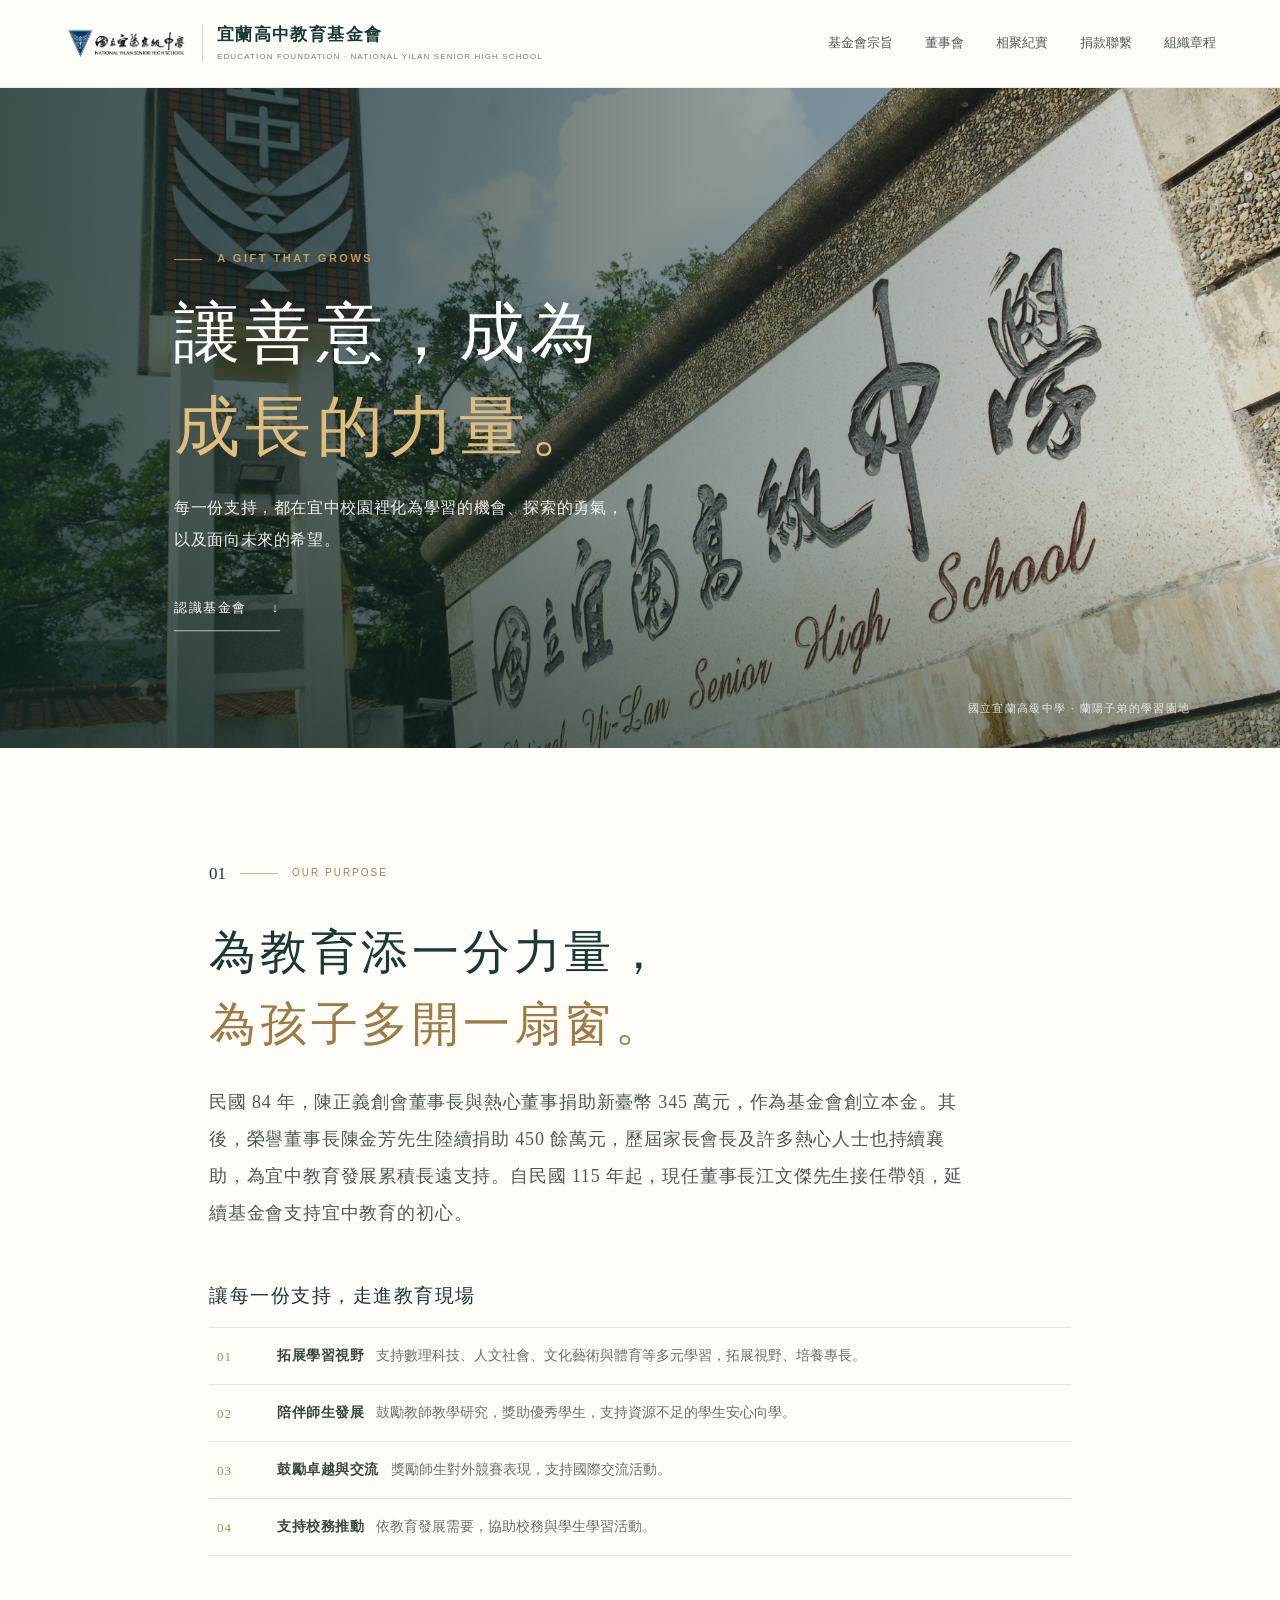
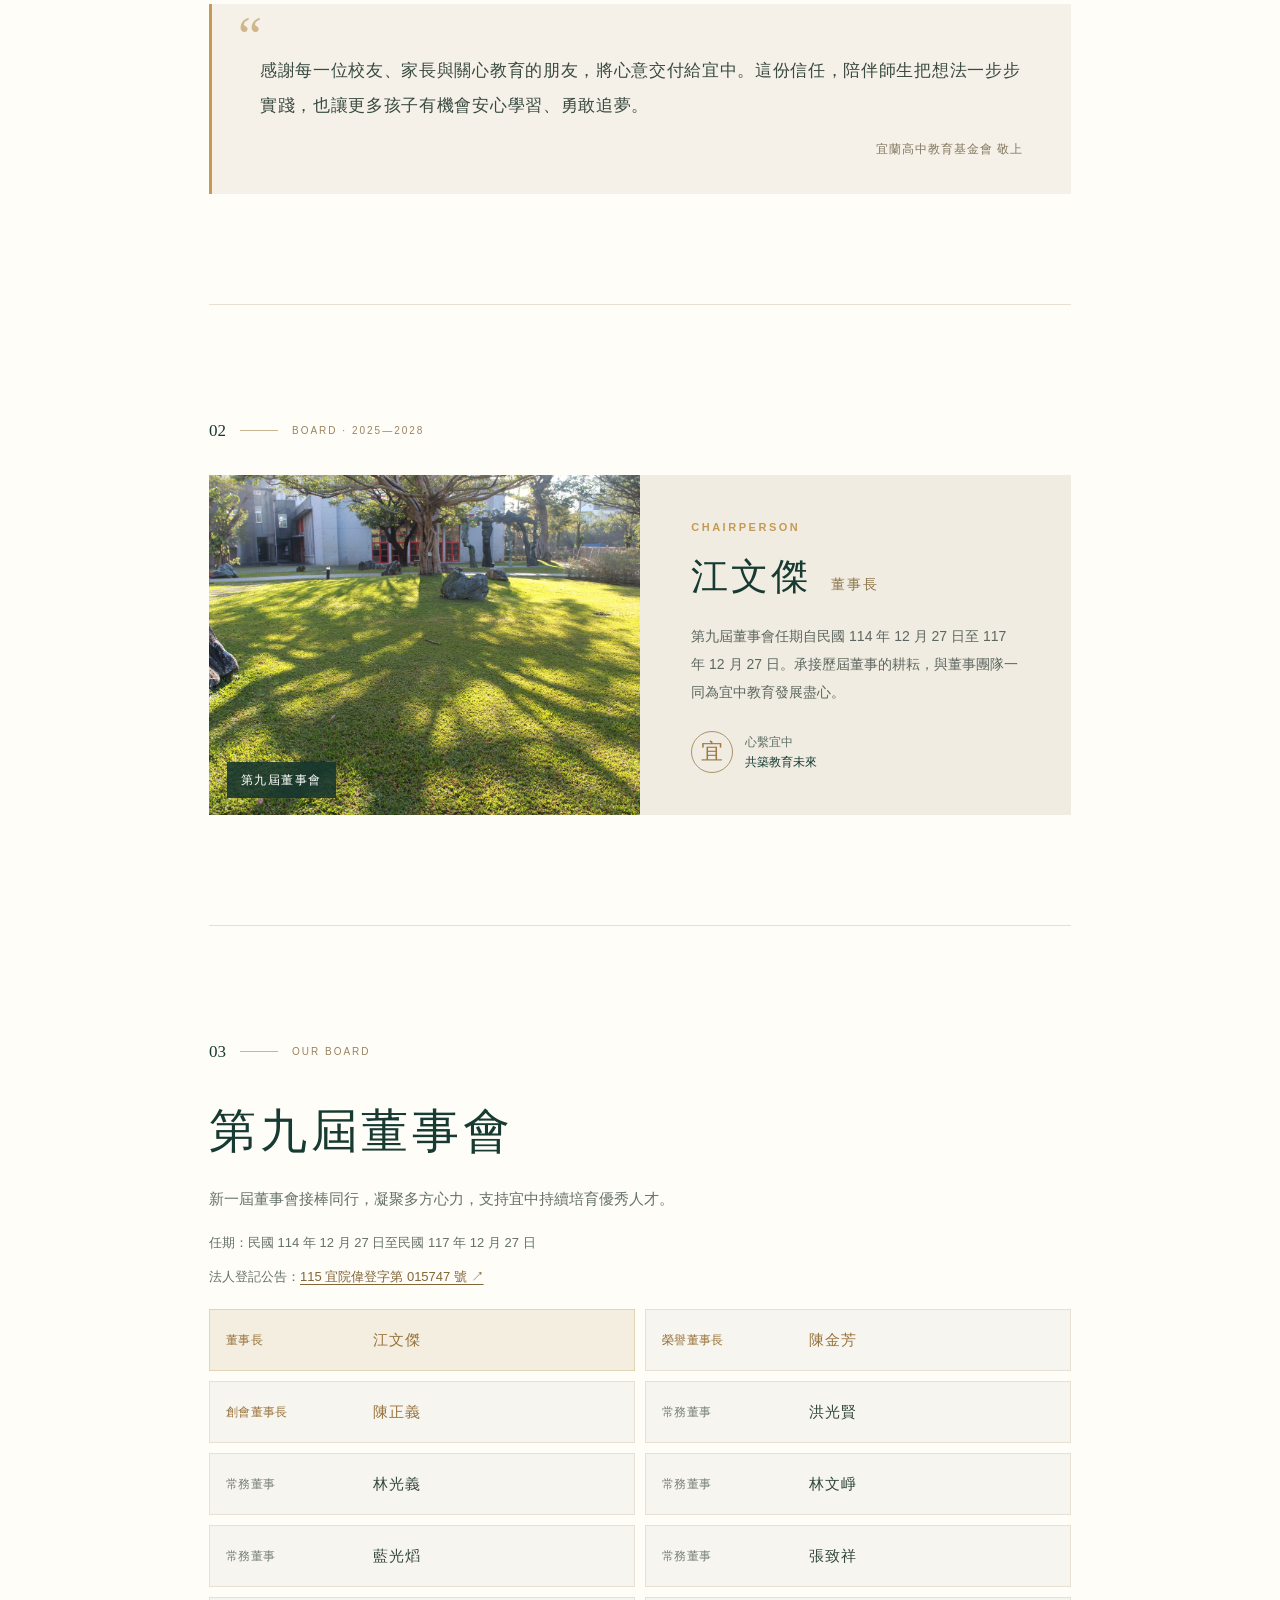
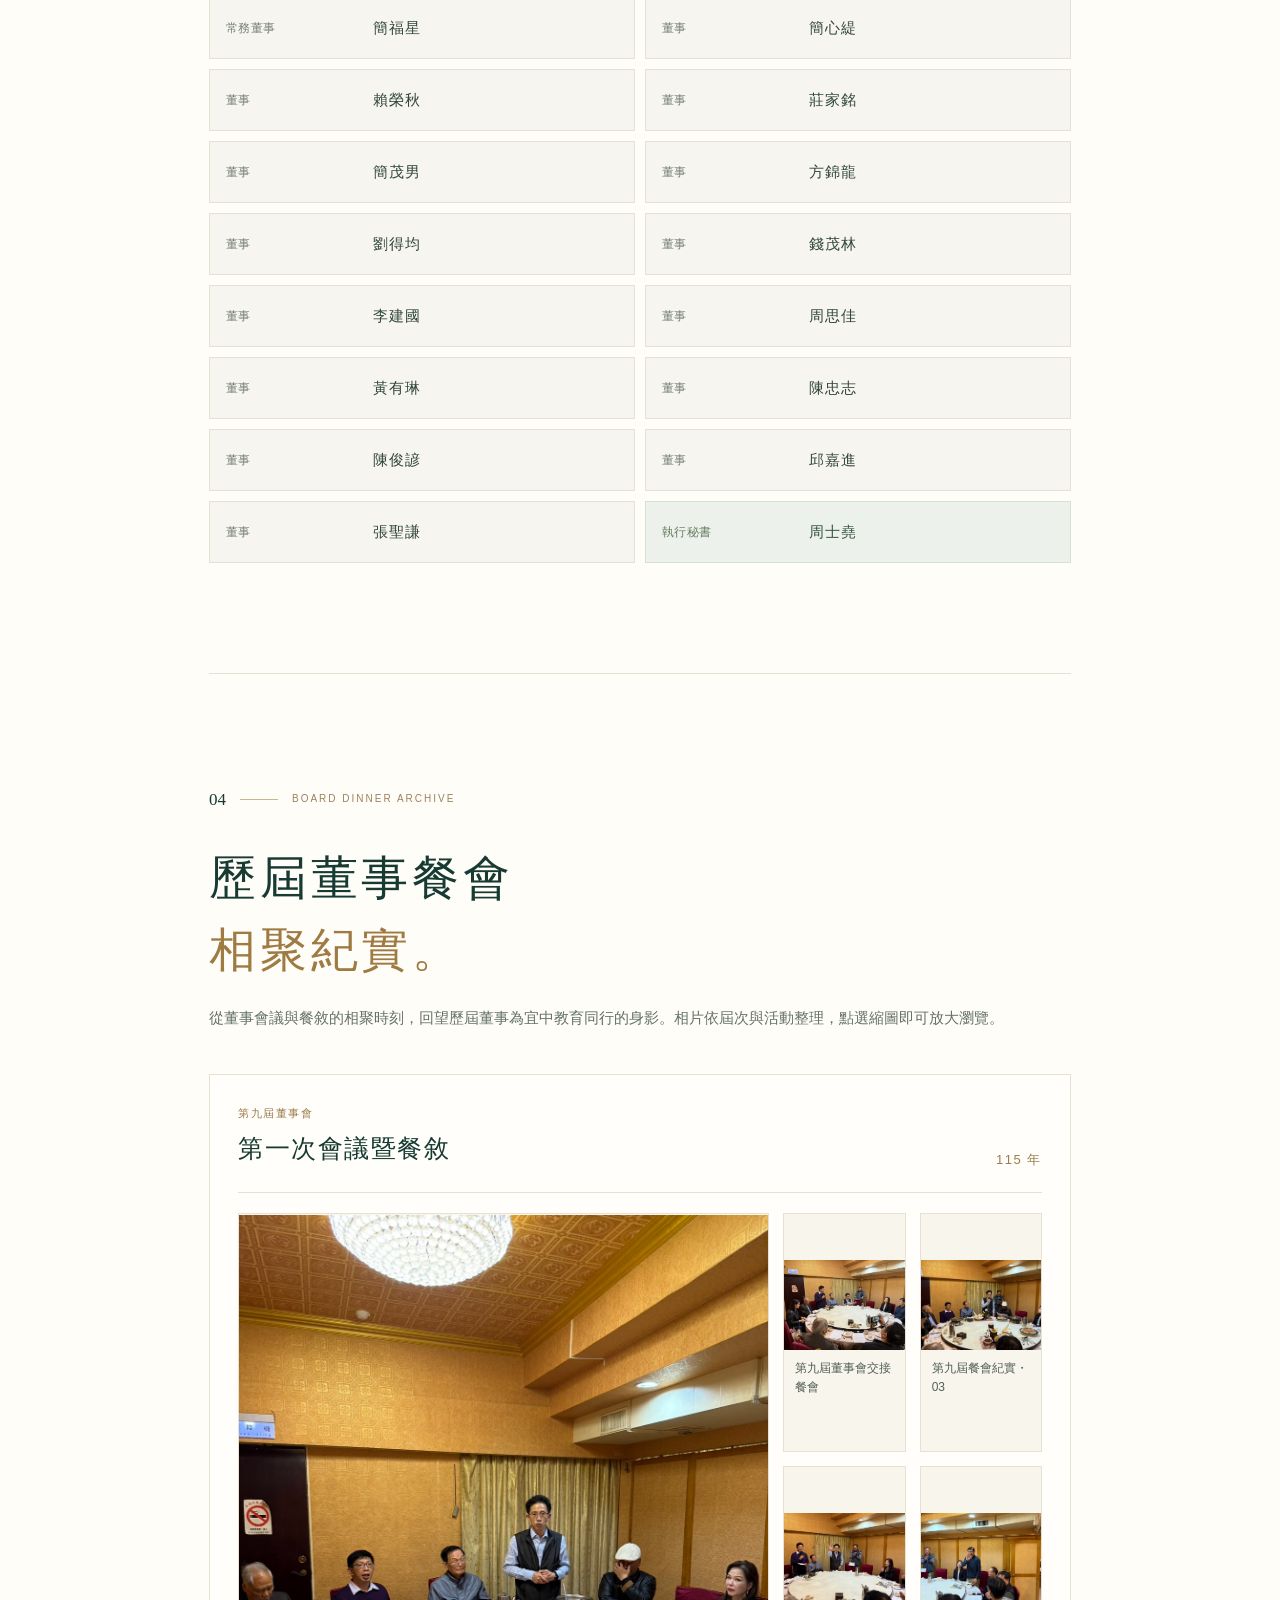
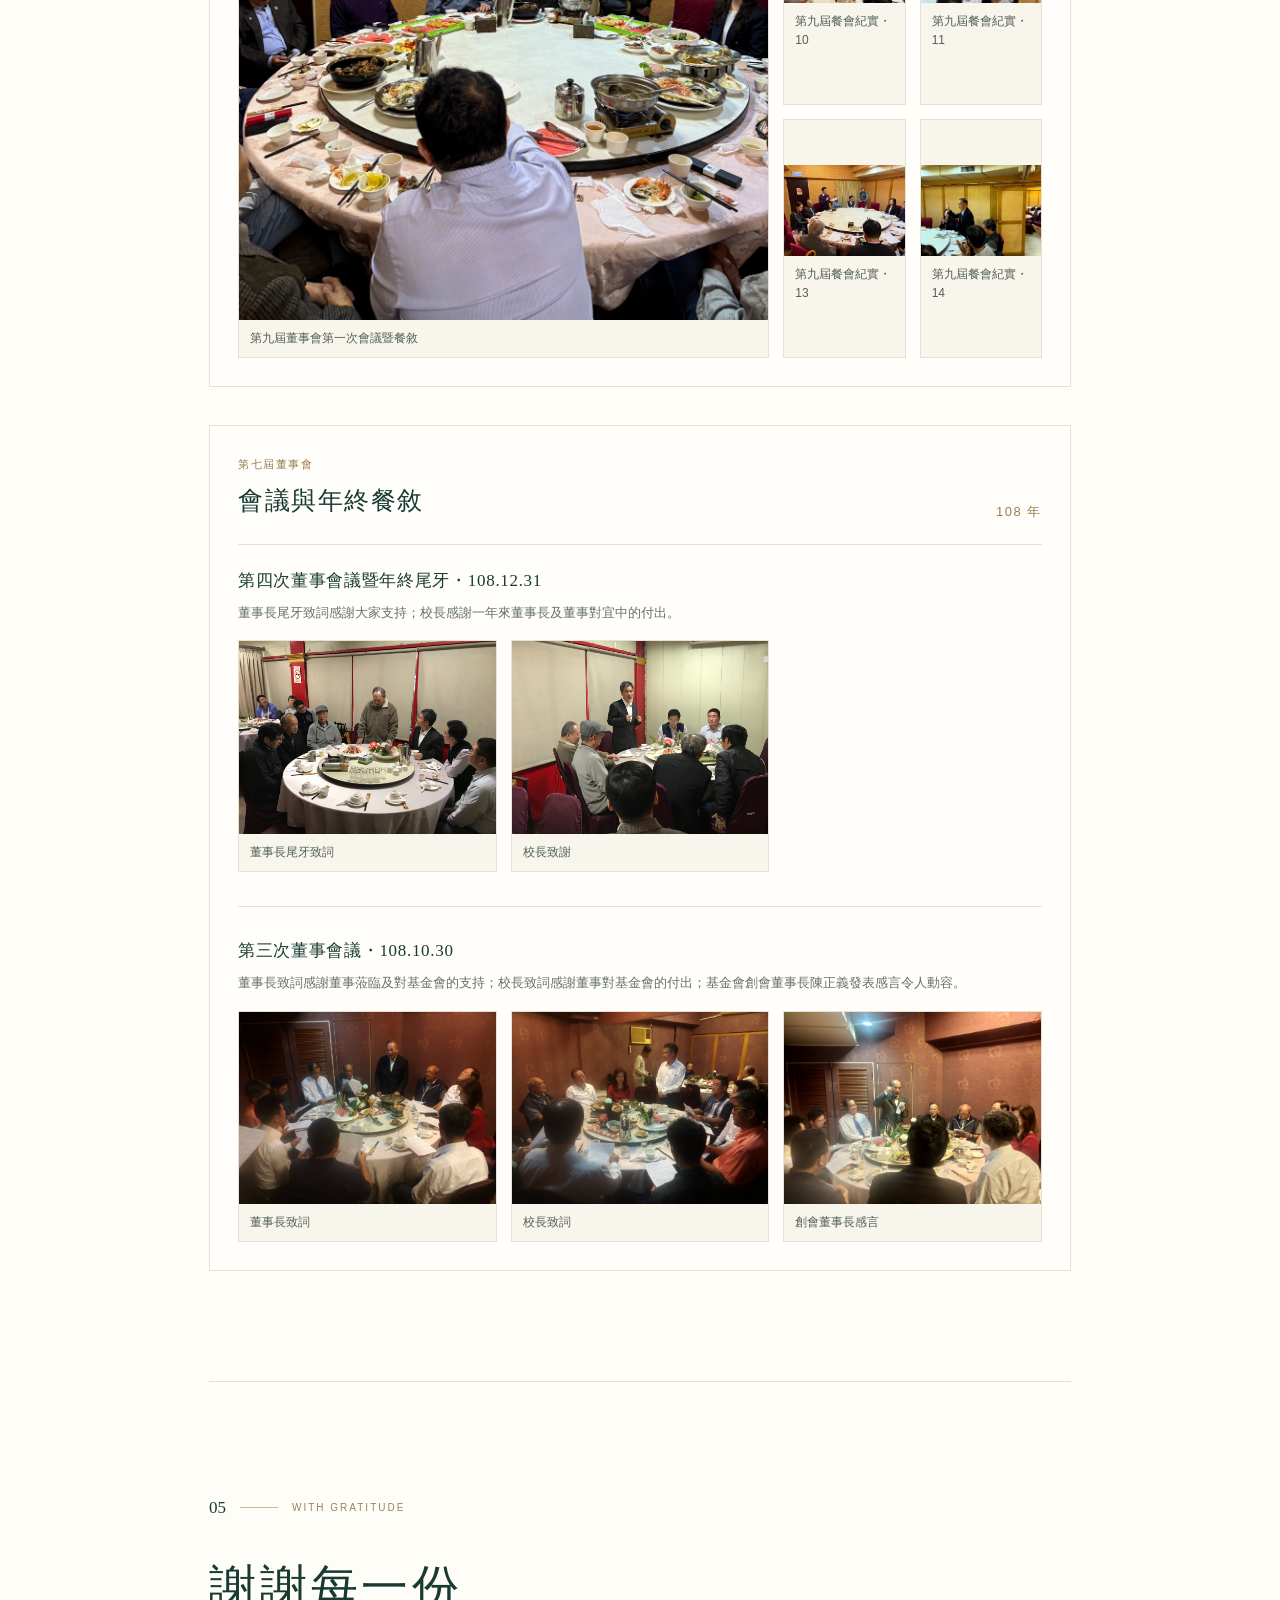
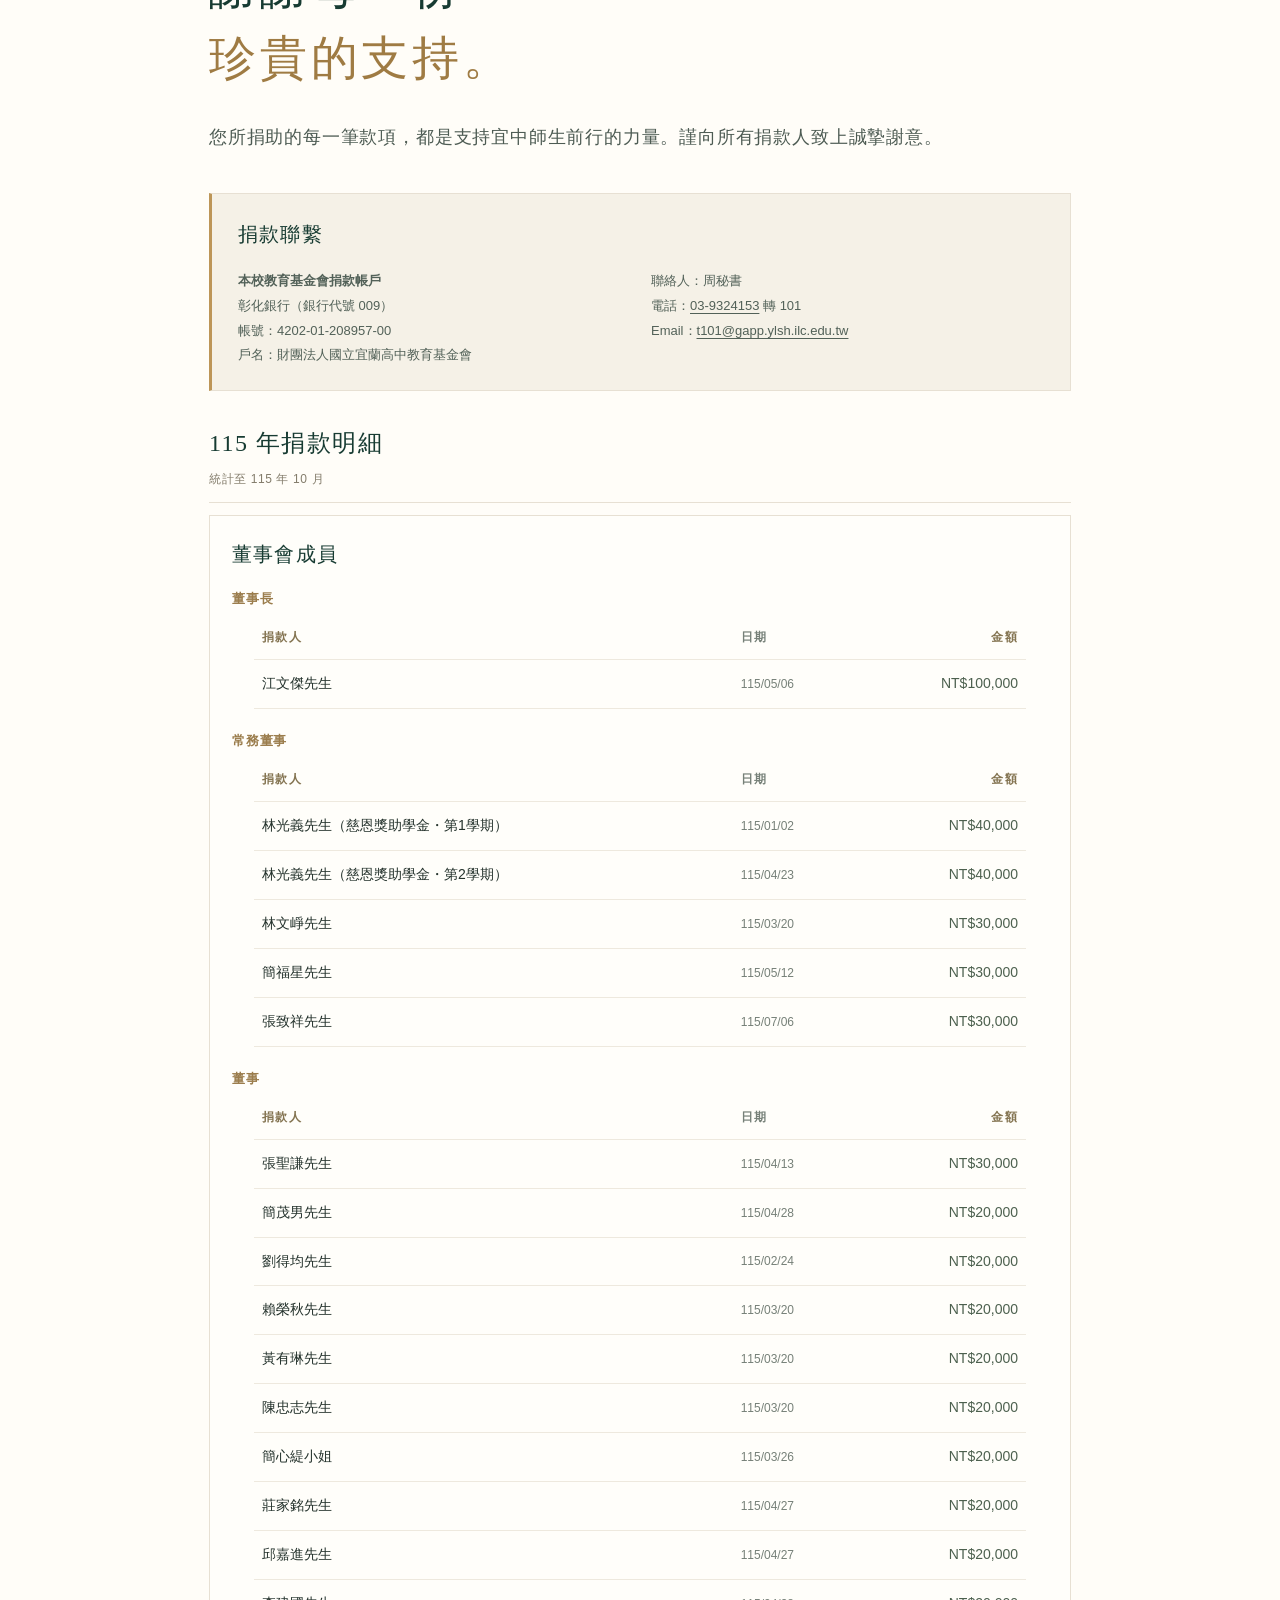
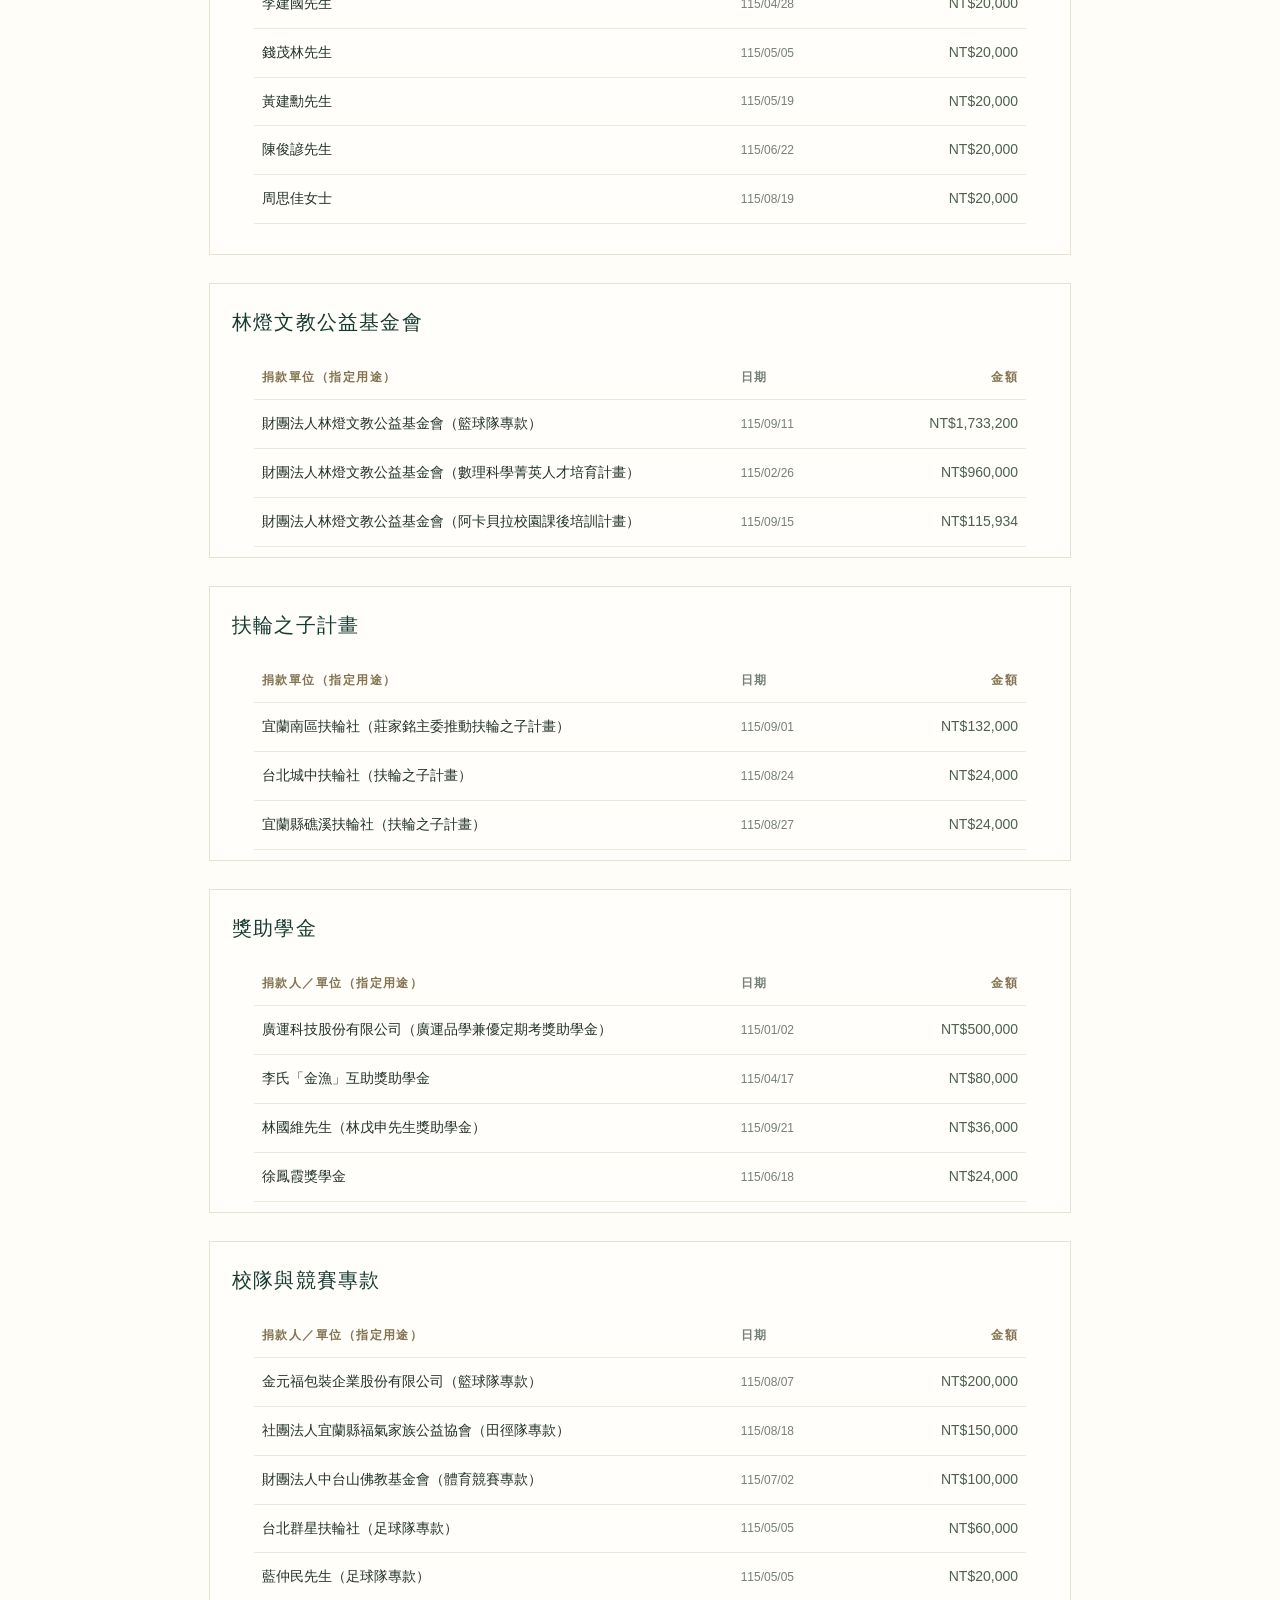
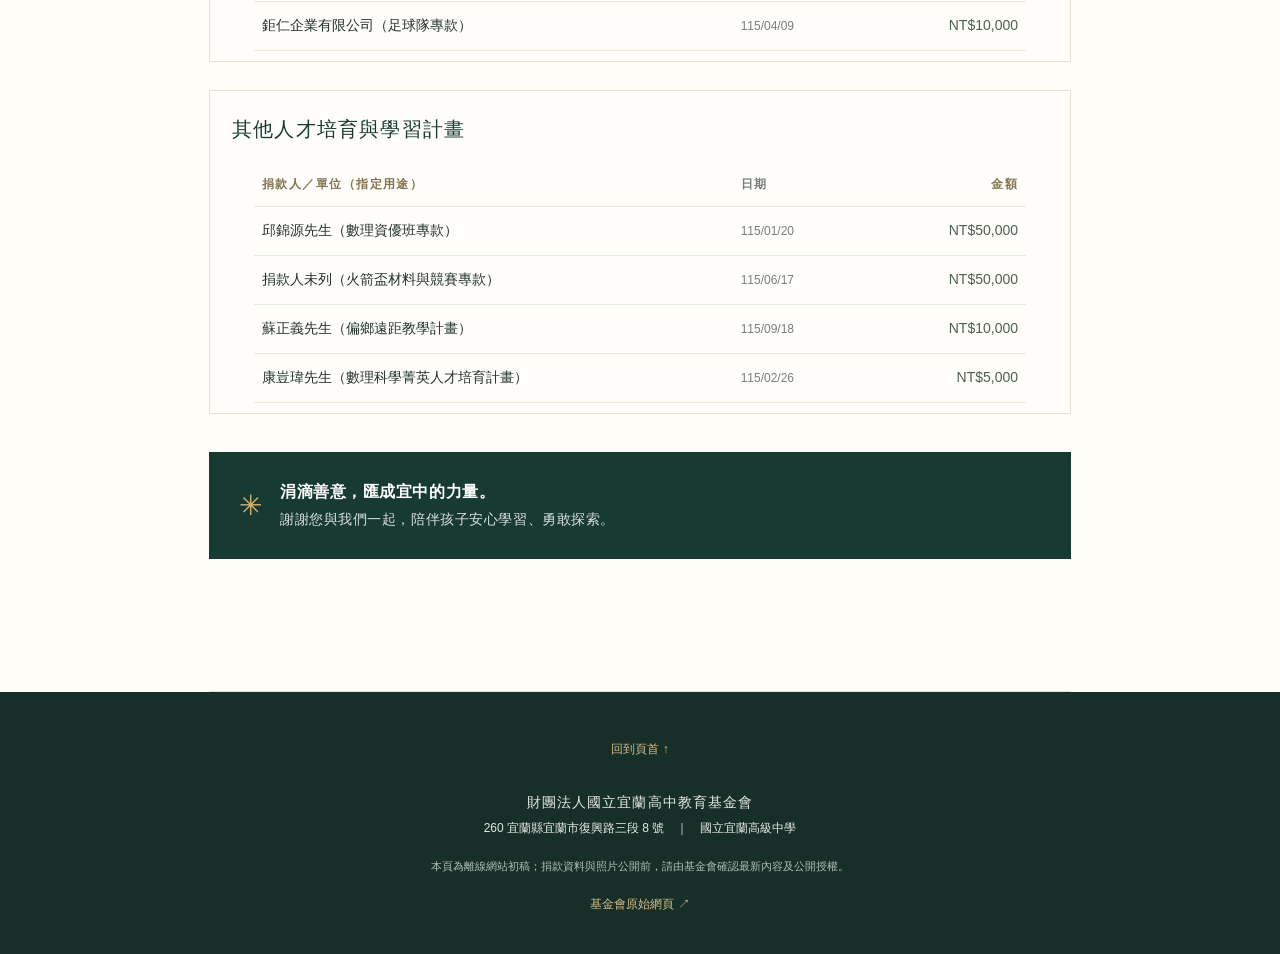
==== commit db77aa84: "Update foundation introduction with current chair" ====
--- a/foundation.html
+++ b/foundation.html
@@ -39,7 +39,7 @@
       <section class="intro section" id="about">
         <div class="section-kicker"><span>01</span><span class="rule"></span><span>OUR PURPOSE</span></div>
         <h2>為教育添一分力量，<br><em>為孩子多開一扇窗。</em></h2>
-        <p class="lead">民國 84 年，陳正義創會董事長與熱心董事捐助新臺幣 345 萬元，作為基金會創立本金。其後，榮譽董事長陳金芳先生陸續捐助 450 餘萬元，歷屆家長會長及許多熱心人士也持續襄助，為宜中教育發展累積長遠支持。</p>
+        <p class="lead">民國 84 年，陳正義創會董事長與熱心董事捐助新臺幣 345 萬元，作為基金會創立本金。其後，榮譽董事長陳金芳先生陸續捐助 450 餘萬元，歷屆家長會長及許多熱心人士也持續襄助，為宜中教育發展累積長遠支持。自民國 115 年起，現任董事長江文傑先生接任帶領，延續基金會支持宜中教育的初心。</p>
         <div class="purpose-block">
           <h3>讓每一份支持，走進教育現場</h3>
           <ul class="purpose-list">
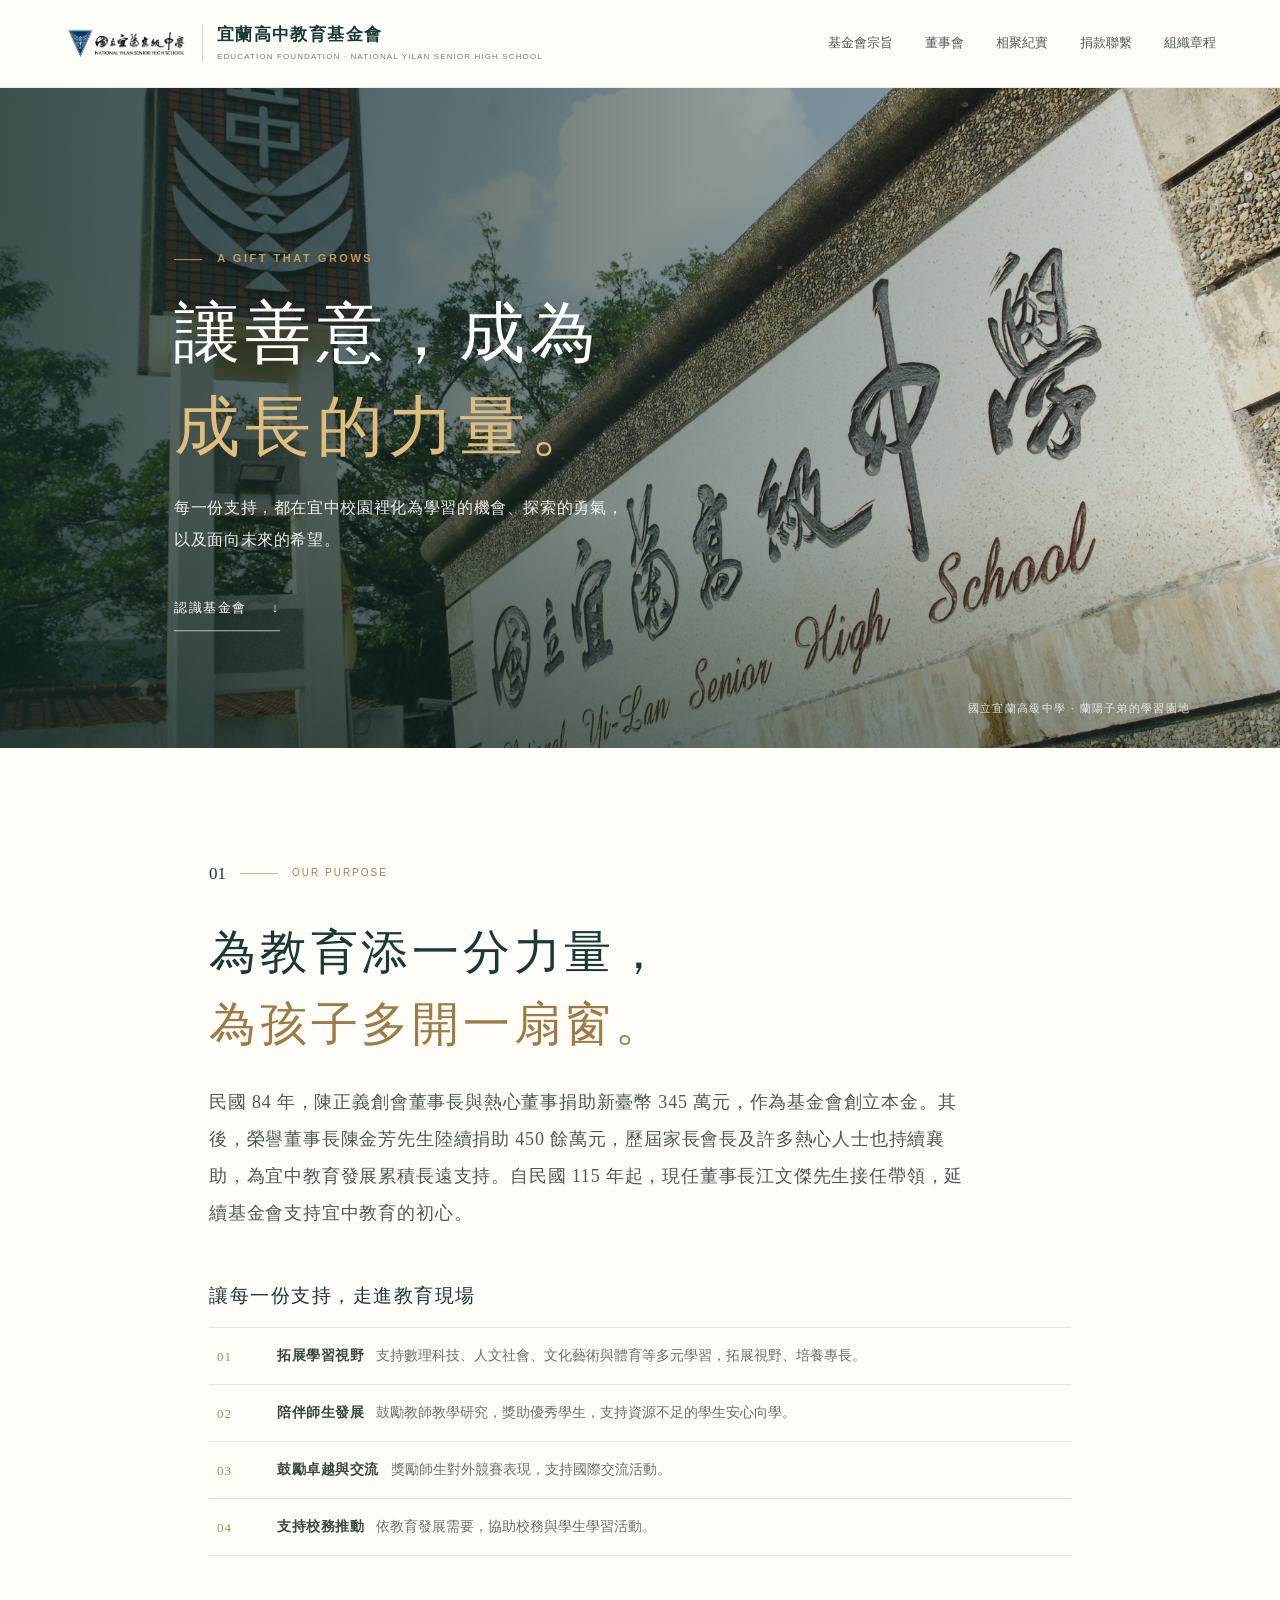
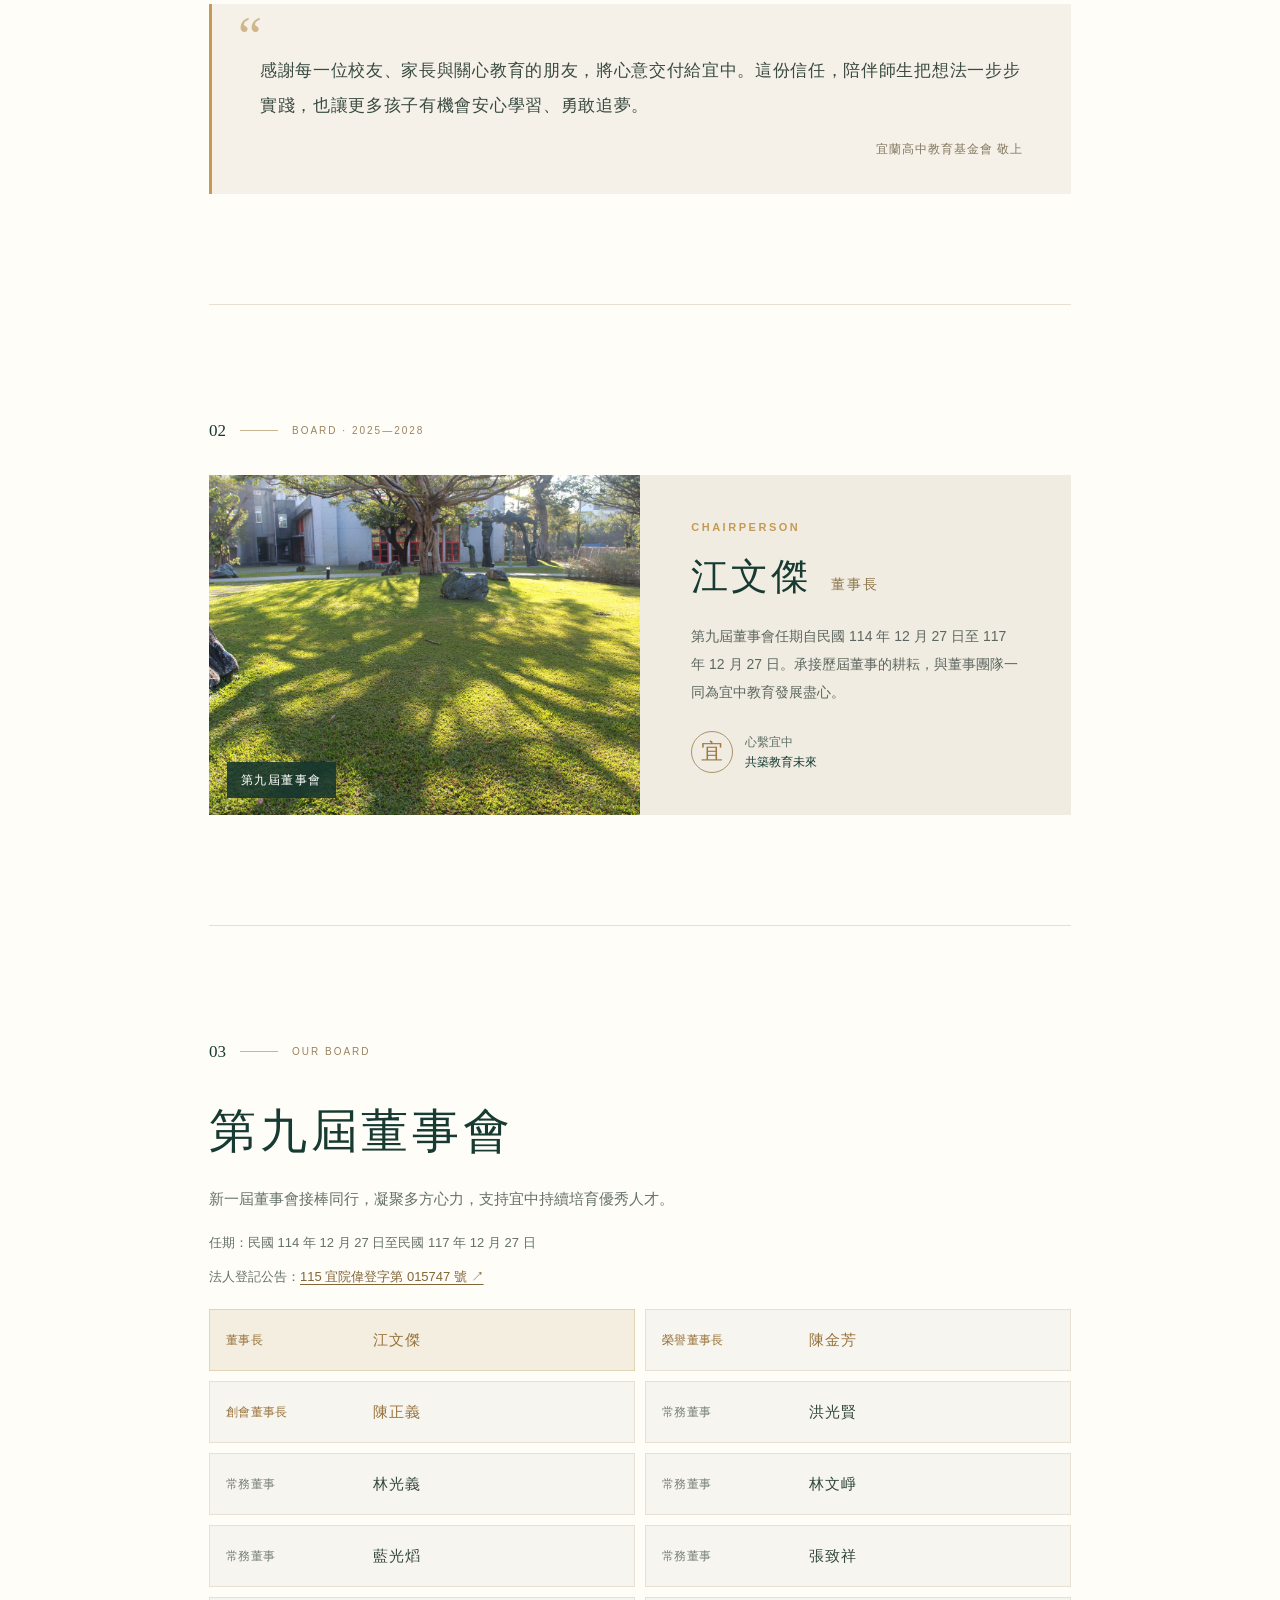
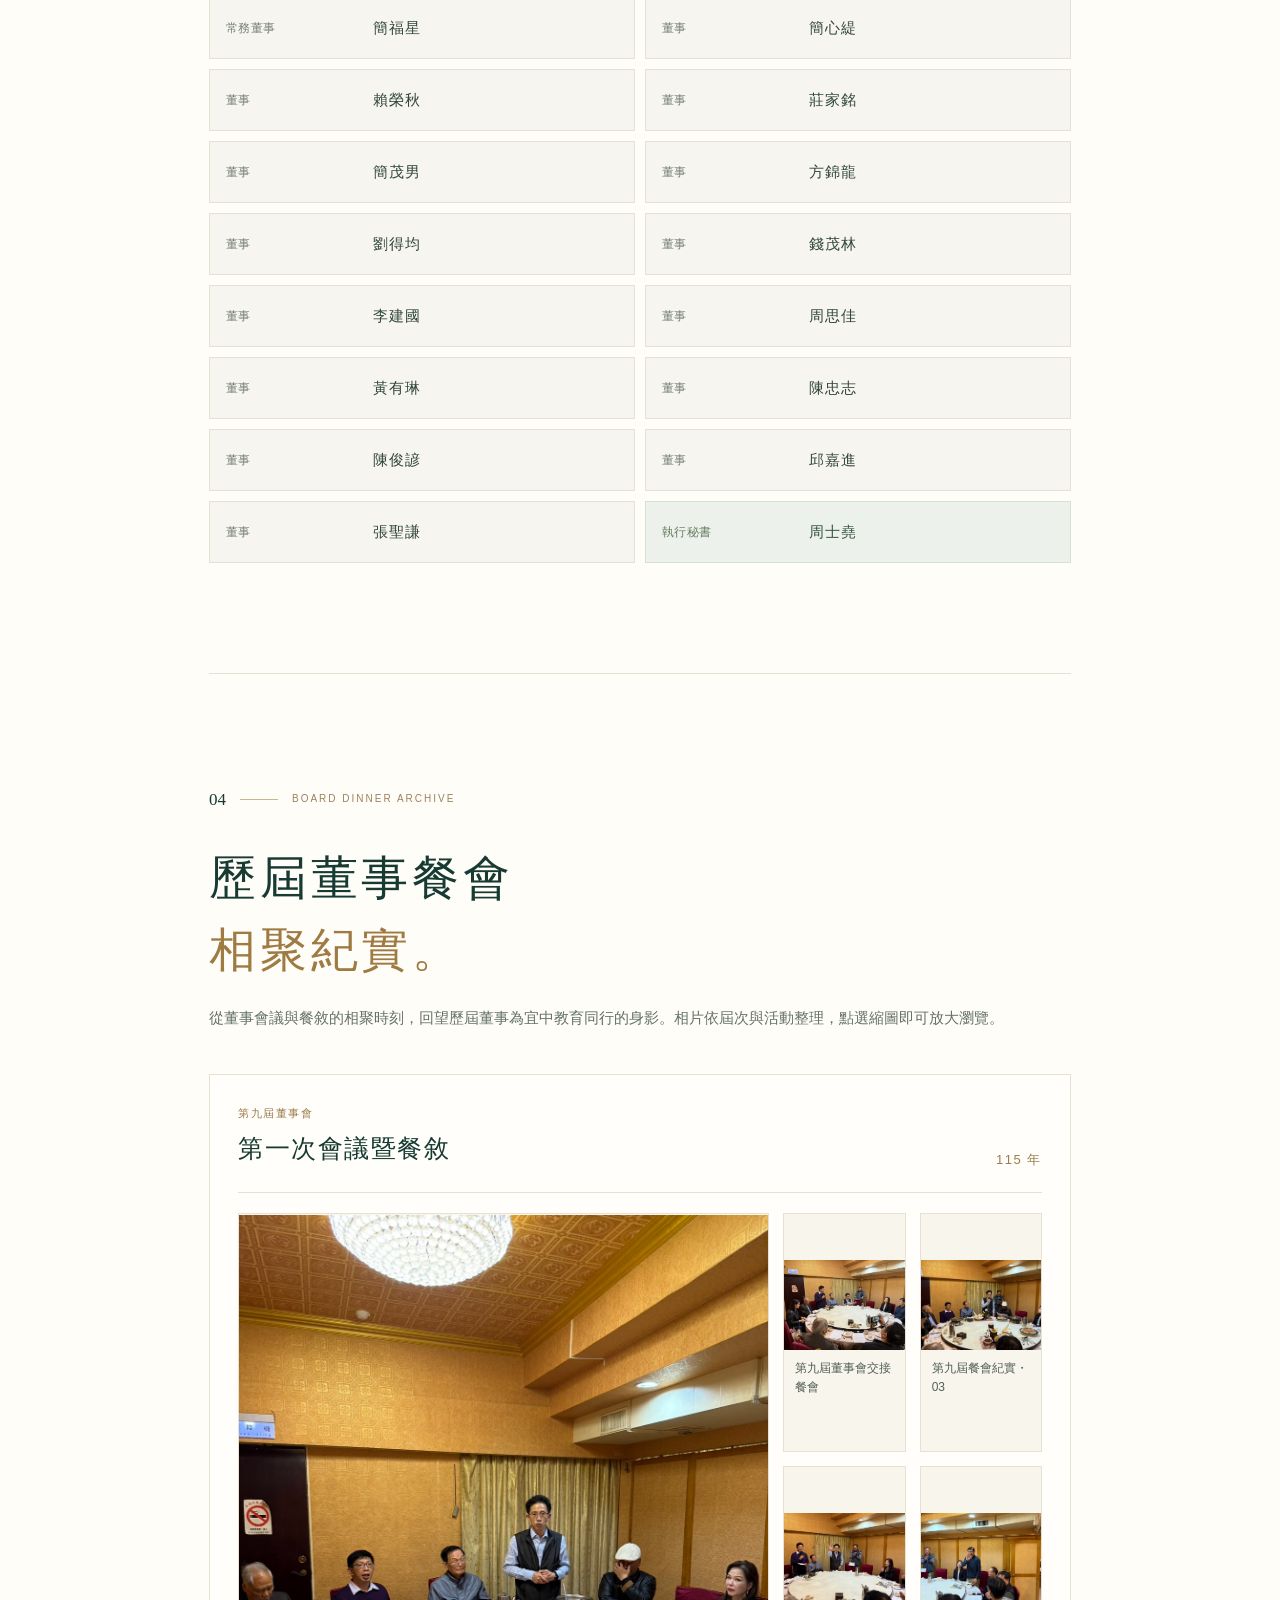
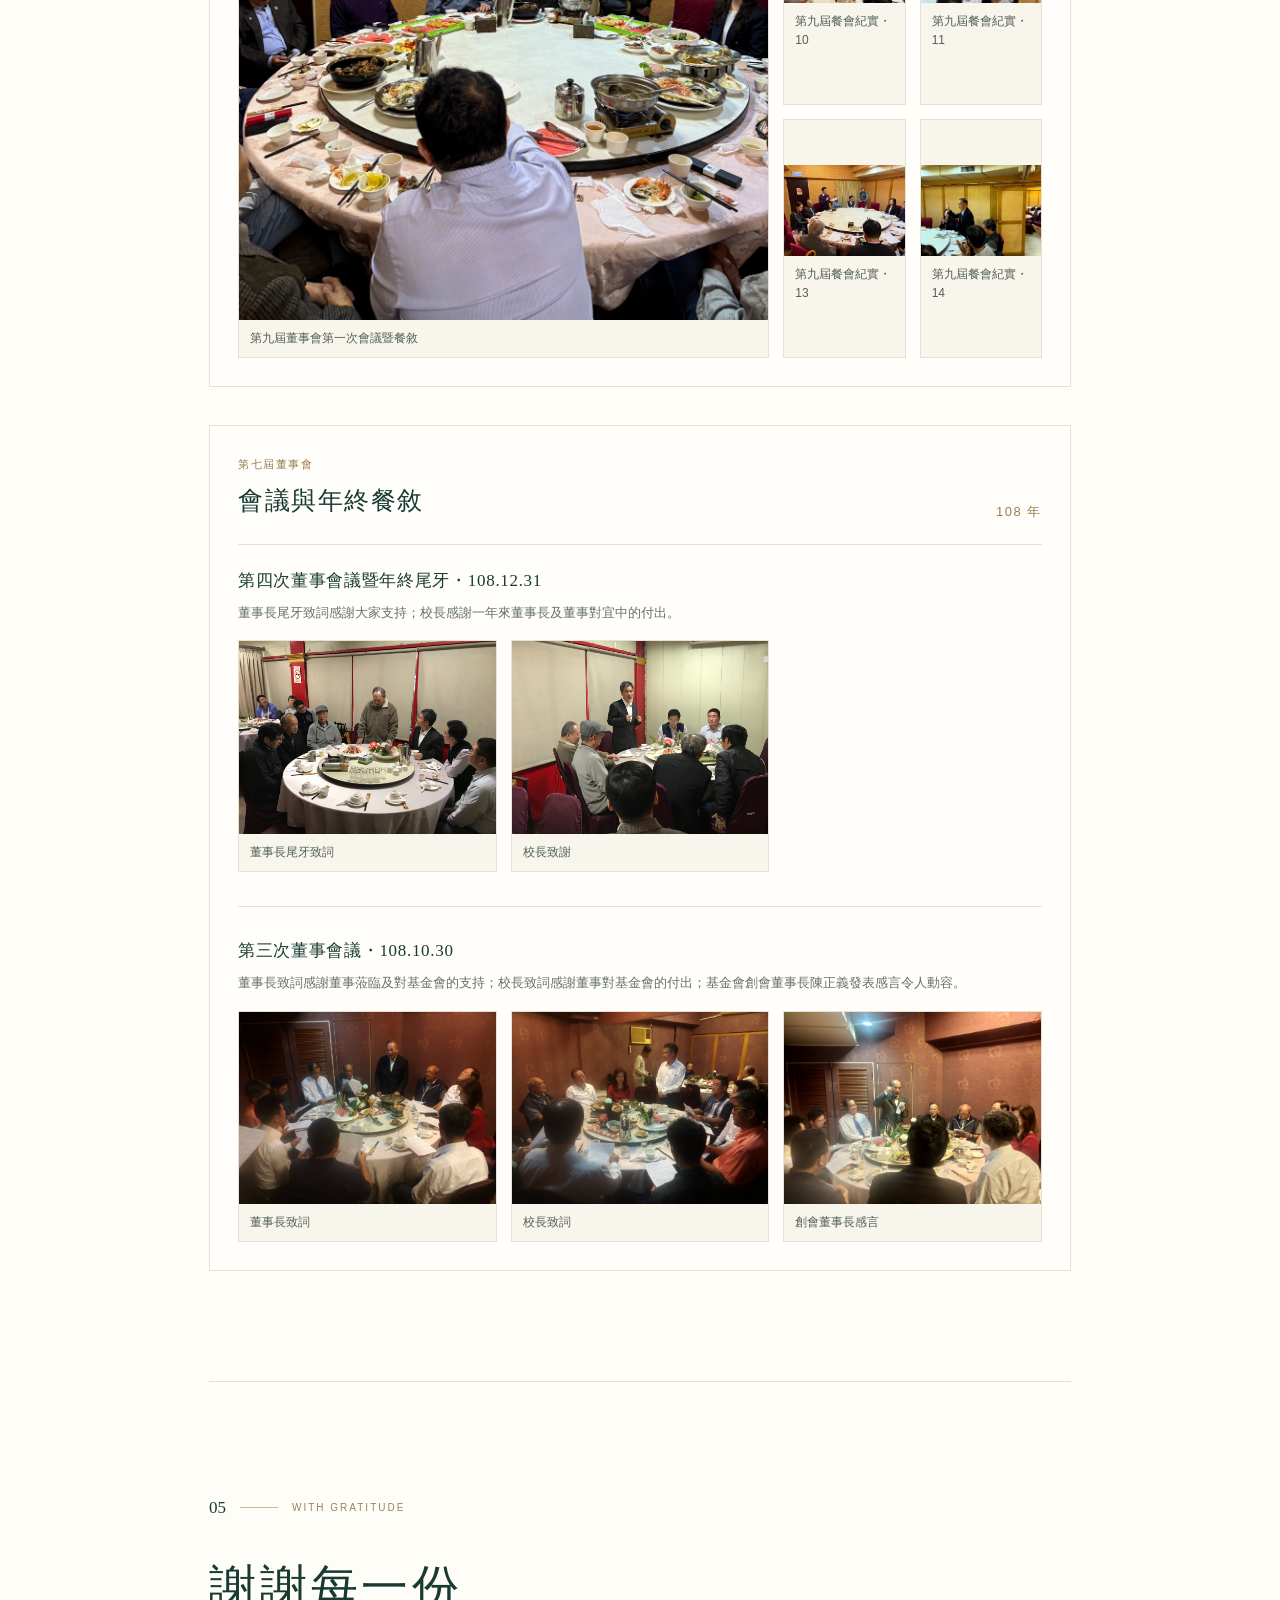
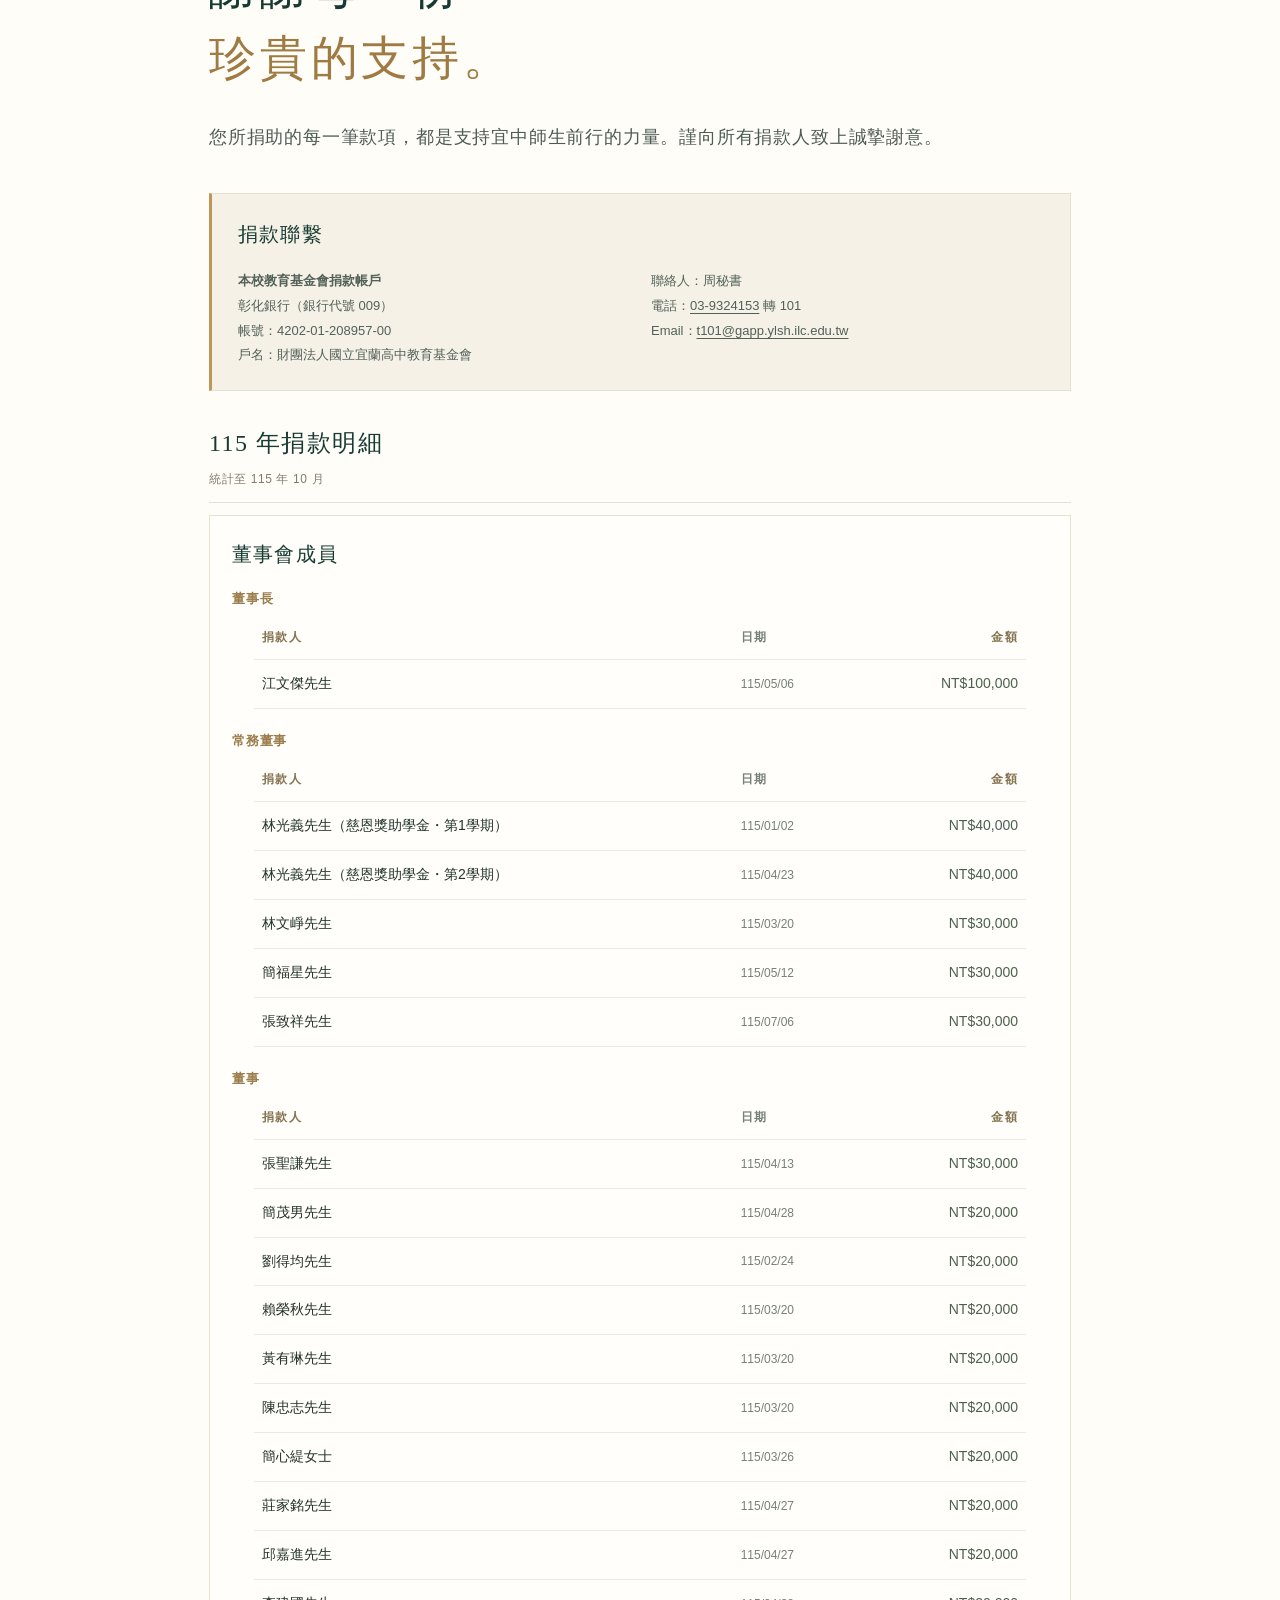
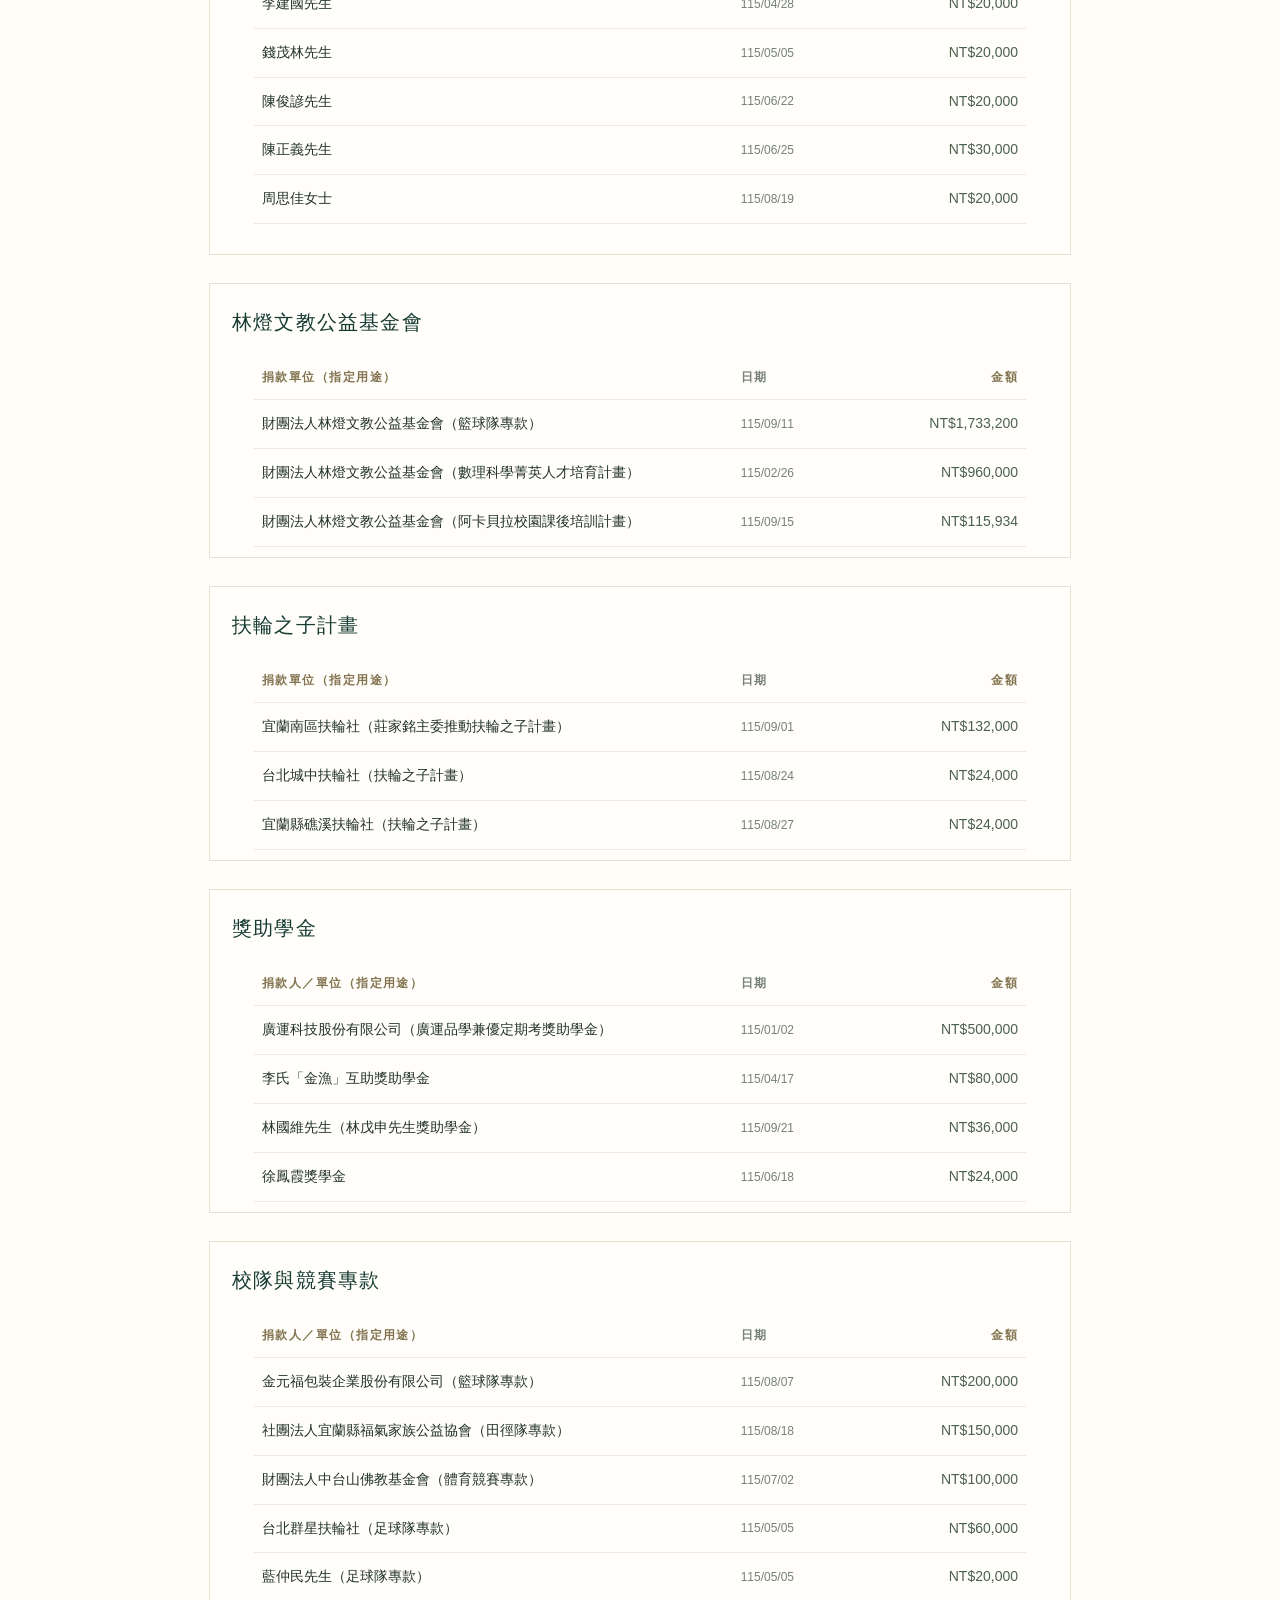
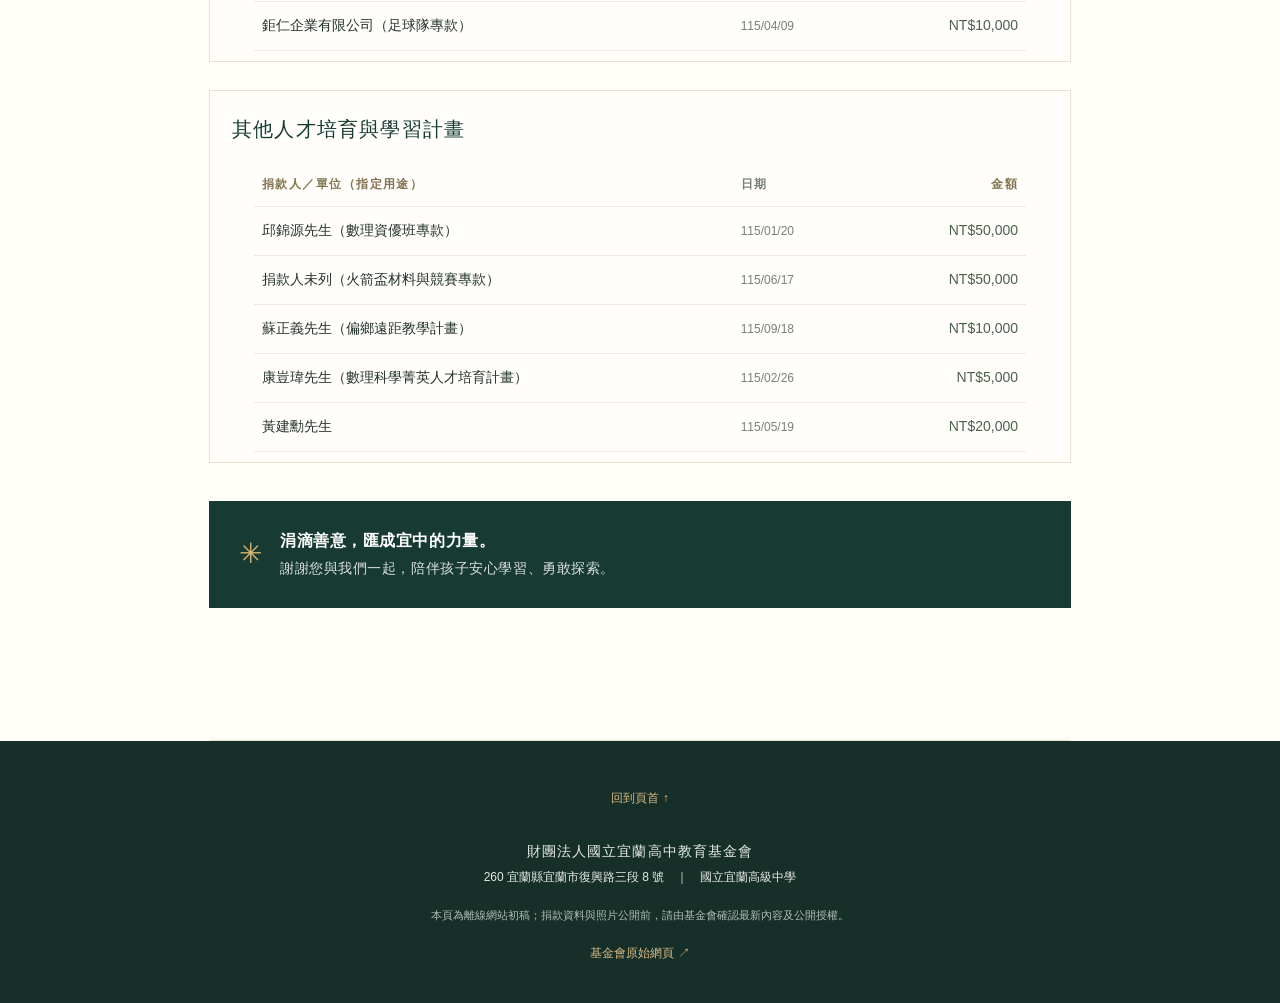
==== commit d3cb1976: "Update donor records" ====
--- a/foundation.html
+++ b/foundation.html
@@ -164,13 +164,14 @@
               <tr><td>賴榮秋先生</td><td>115/03/20</td><td>NT$20,000</td></tr>
               <tr><td>黃有琳先生</td><td>115/03/20</td><td>NT$20,000</td></tr>
               <tr><td>陳忠志先生</td><td>115/03/20</td><td>NT$20,000</td></tr>
-              <tr><td>簡心緹小姐</td><td>115/03/26</td><td>NT$20,000</td></tr>
+              <tr><td>簡心緹女士</td><td>115/03/26</td><td>NT$20,000</td></tr>
               <tr><td>莊家銘先生</td><td>115/04/27</td><td>NT$20,000</td></tr>
               <tr><td>邱嘉進先生</td><td>115/04/27</td><td>NT$20,000</td></tr>
               <tr><td>李建國先生</td><td>115/04/28</td><td>NT$20,000</td></tr>
               <tr><td>錢茂林先生</td><td>115/05/05</td><td>NT$20,000</td></tr>
-              <tr><td>黃建勳先生</td><td>115/05/19</td><td>NT$20,000</td></tr>
+              
               <tr><td>陳俊諺先生</td><td>115/06/22</td><td>NT$20,000</td></tr>
+              <tr><td>陳正義先生</td><td>115/06/25</td><td>NT$30,000</td></tr>
               <tr><td>周思佳女士</td><td>115/08/19</td><td>NT$20,000</td></tr>
             </tbody></table></div></div>
           </section>
@@ -222,6 +223,7 @@
               <tr><td>捐款人未列（火箭盃材料與競賽專款）</td><td>115/06/17</td><td>NT$50,000</td></tr>
               <tr><td>蘇正義先生（偏鄉遠距教學計畫）</td><td>115/09/18</td><td>NT$10,000</td></tr>
               <tr><td>康豈瑋先生（數理科學菁英人才培育計畫）</td><td>115/02/26</td><td>NT$5,000</td></tr>
+              <tr><td>黃建勳先生</td><td>115/05/19</td><td>NT$20,000</td></tr>
             </tbody></table></div>
           </section>
 
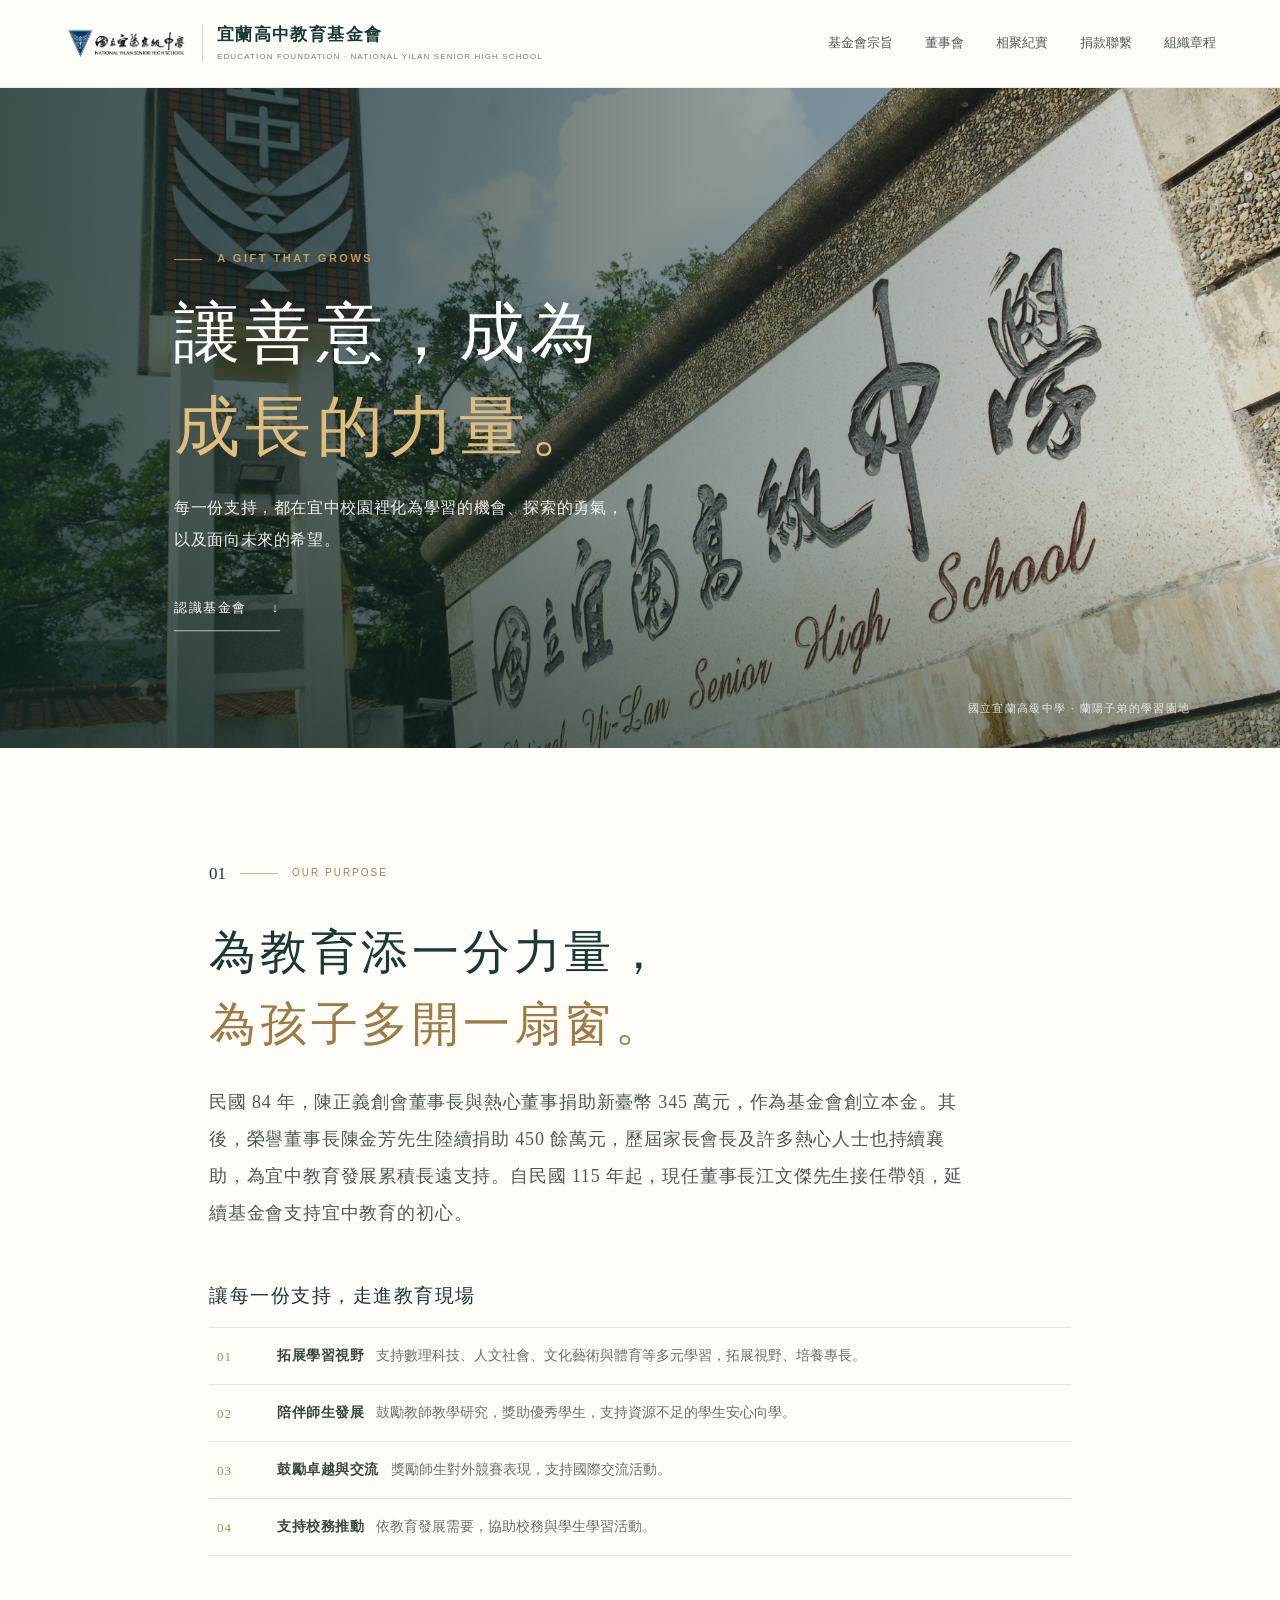
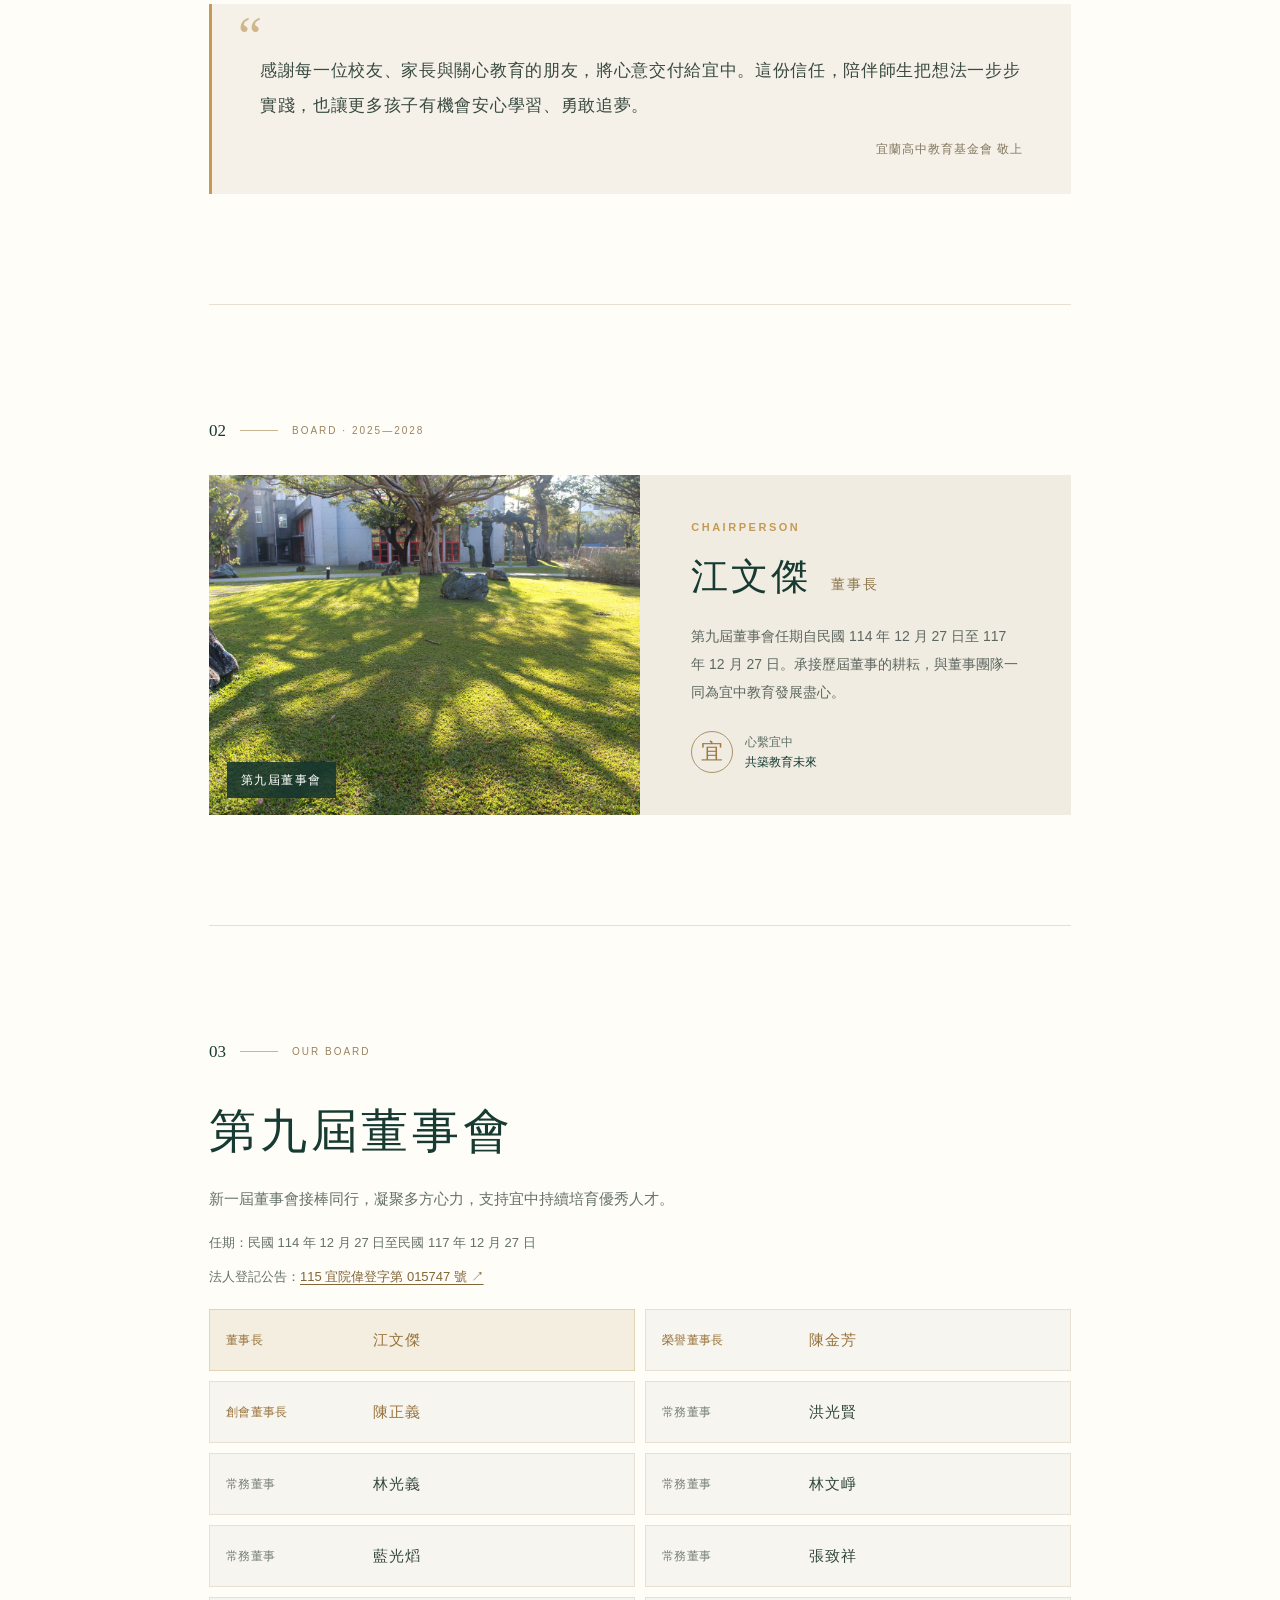
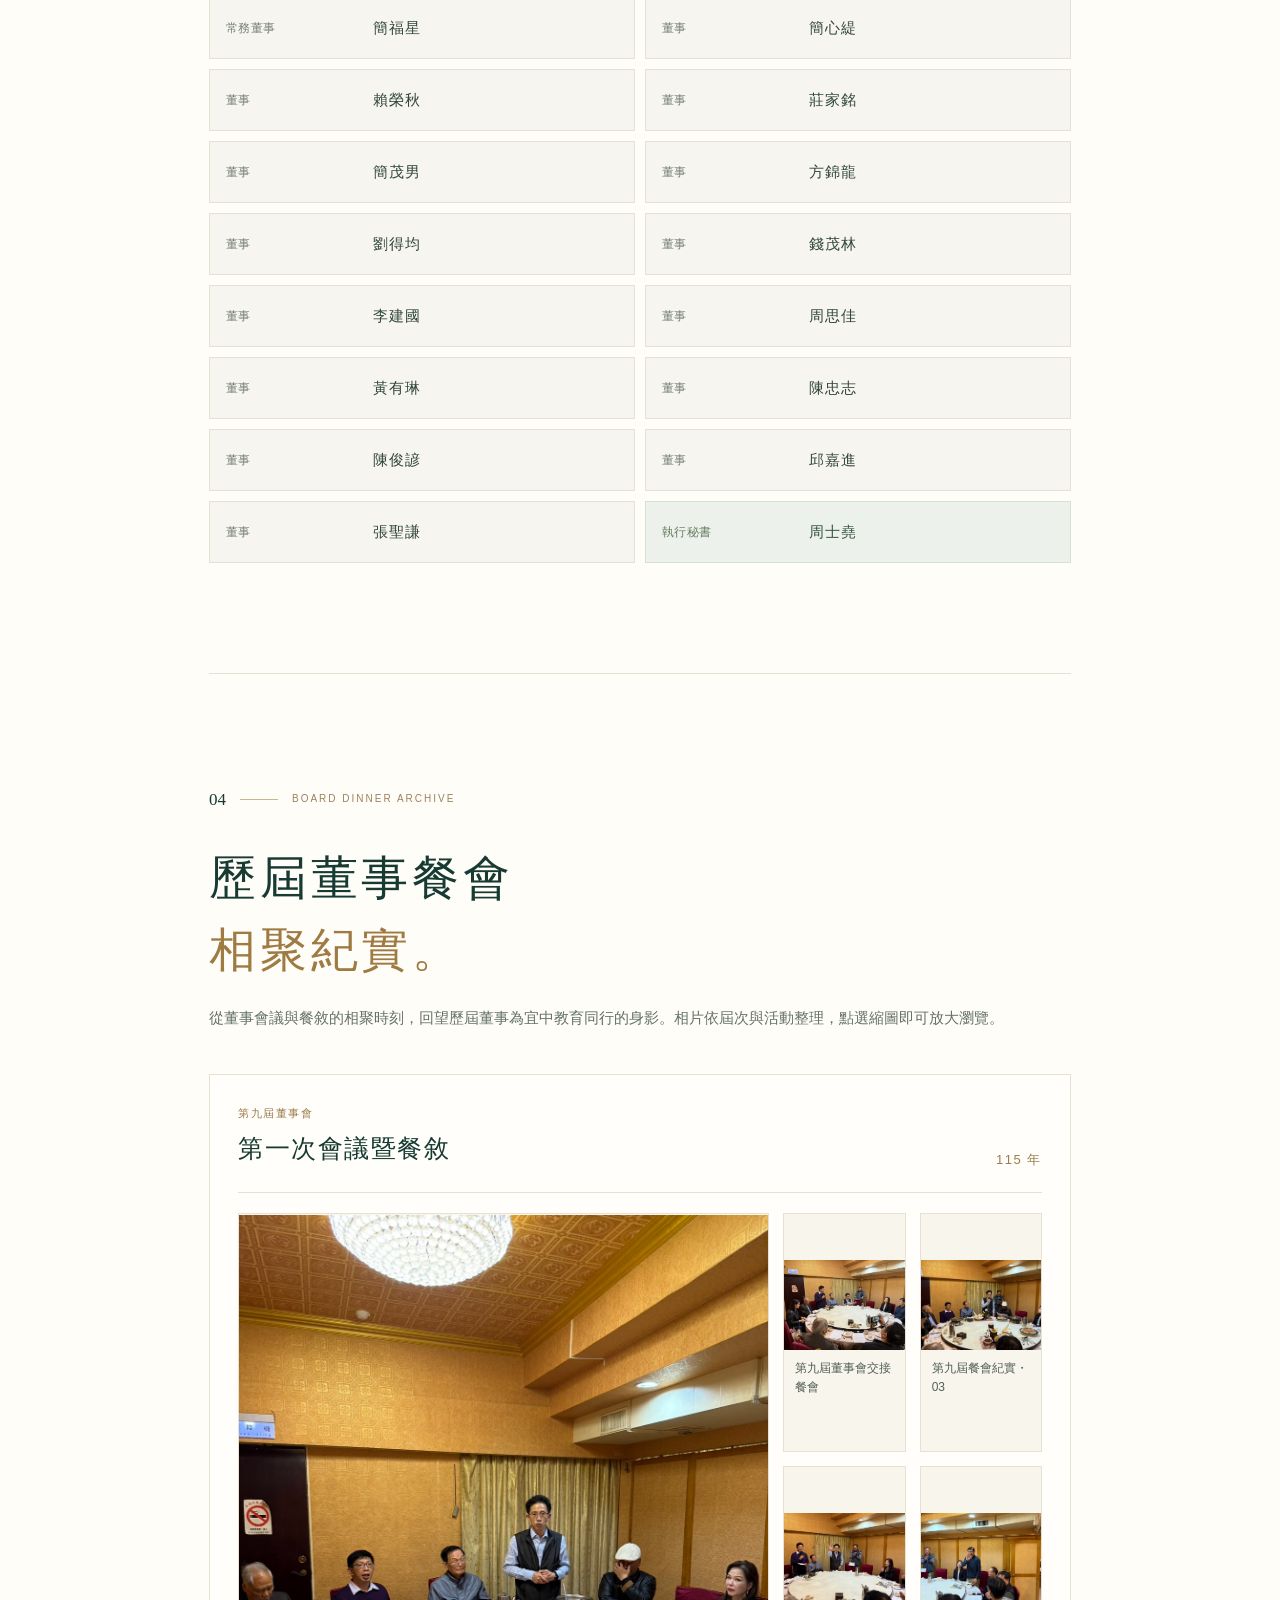
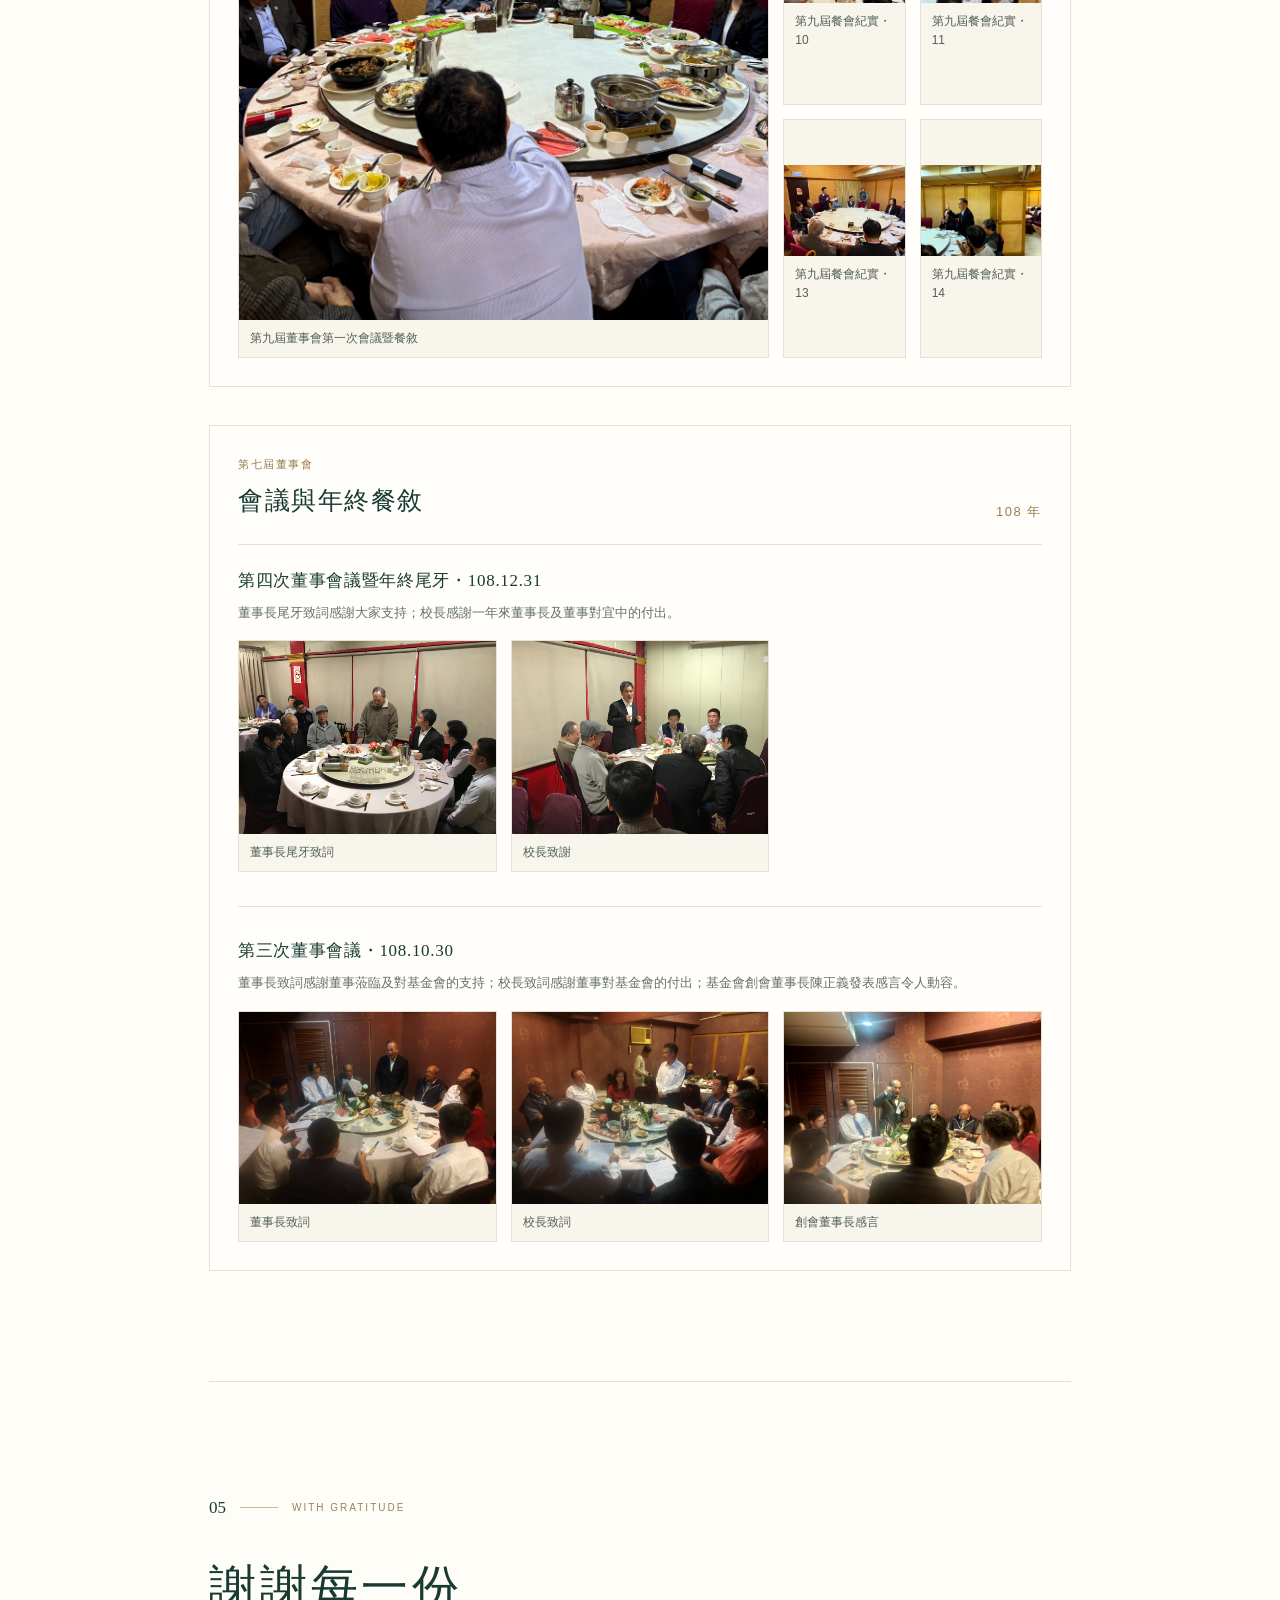
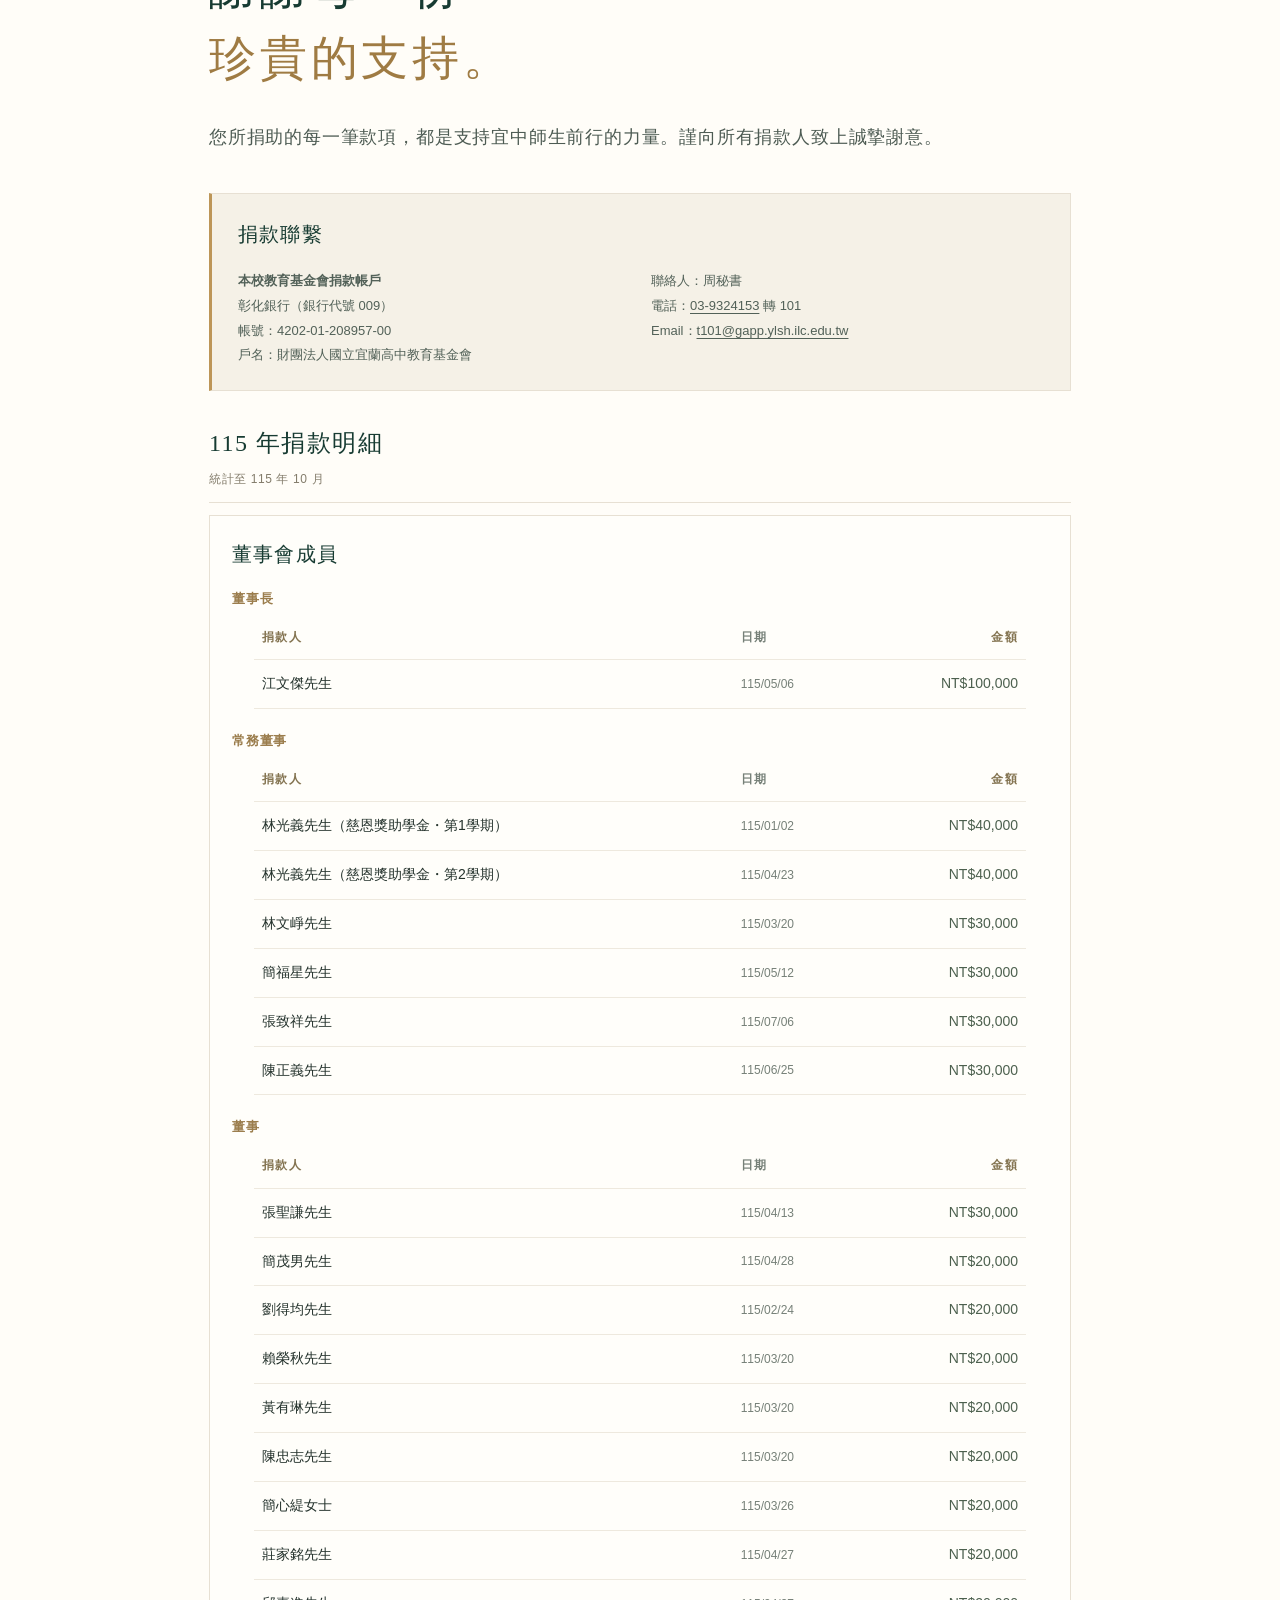
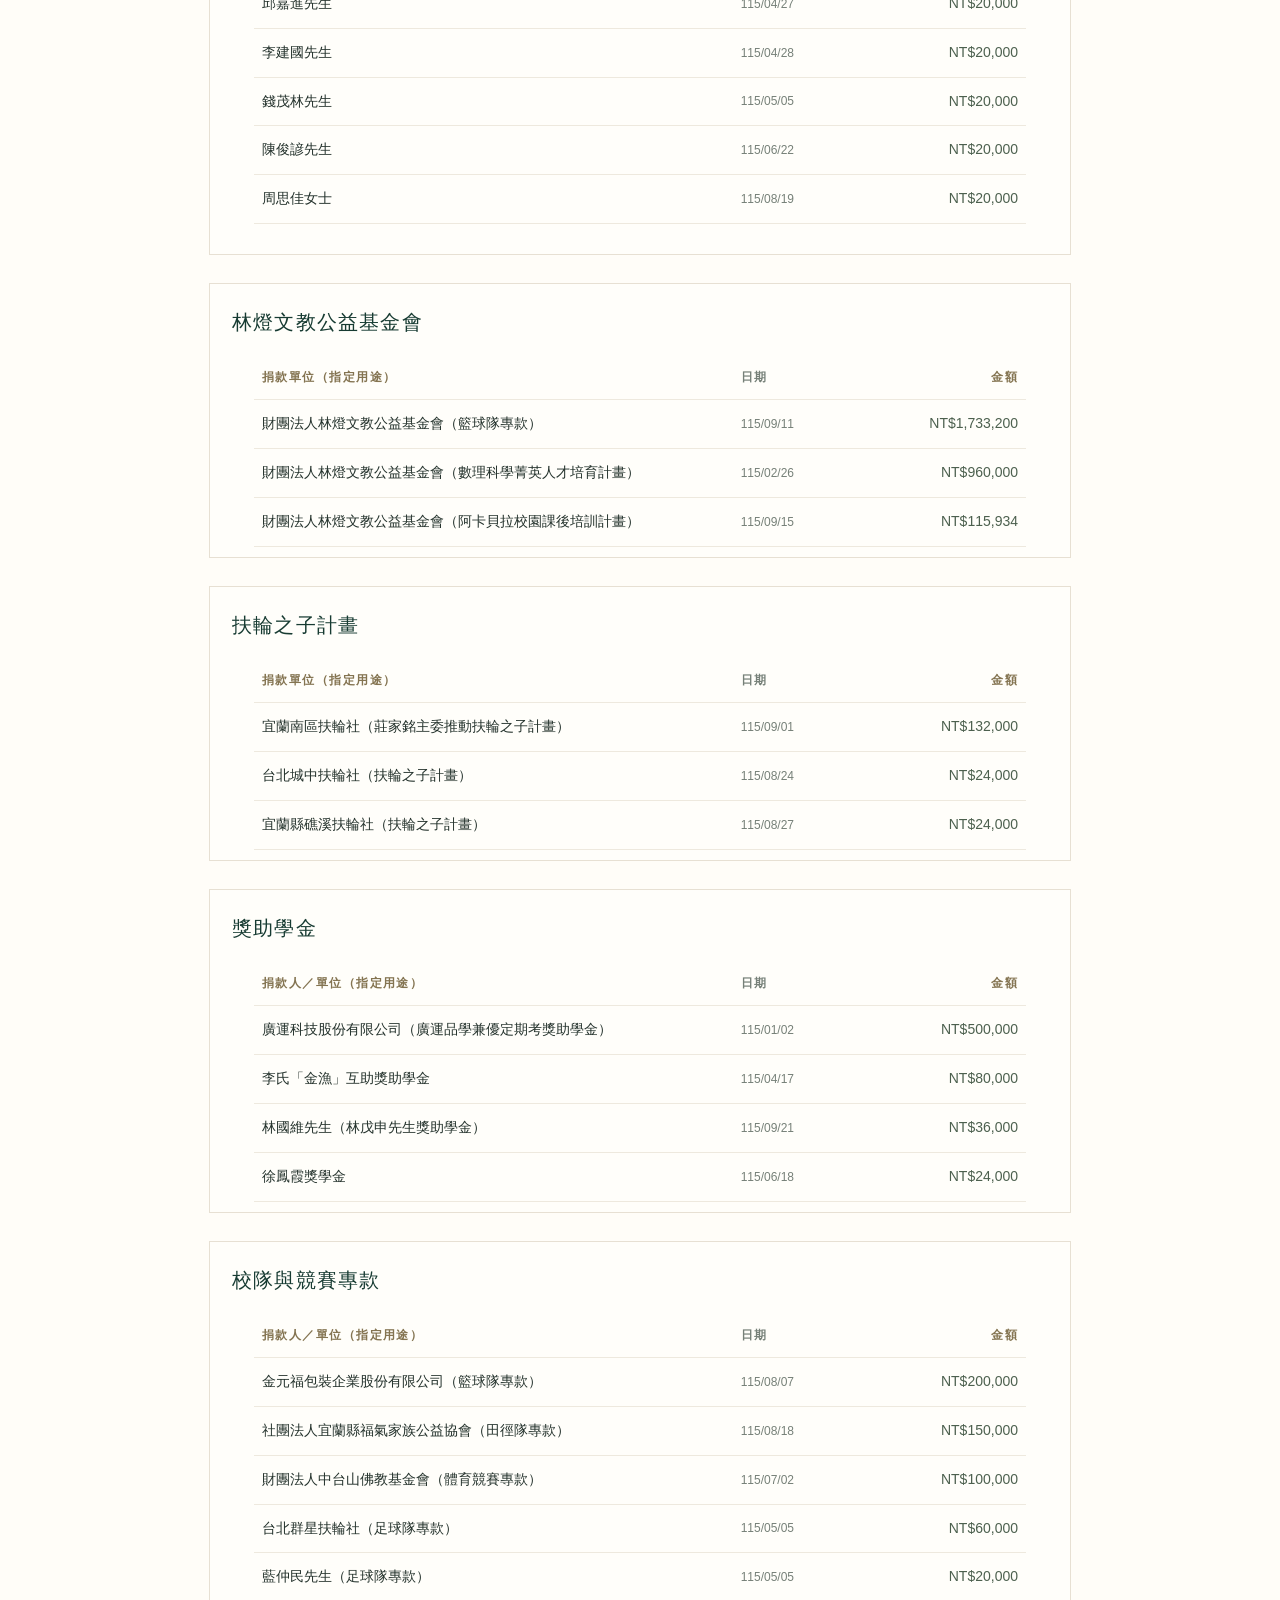
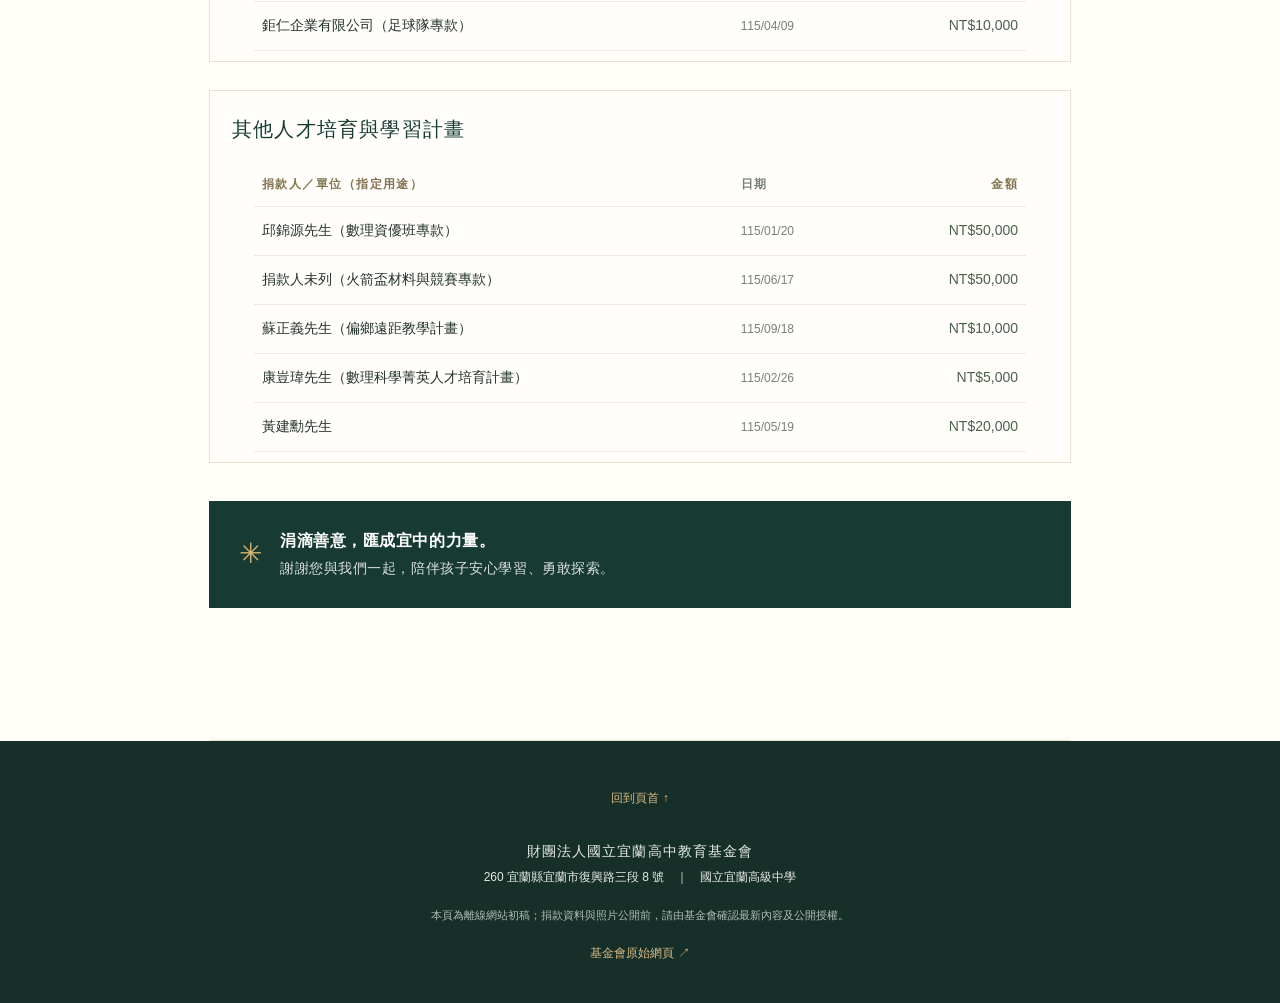
==== commit 5cdaa444: "Move Chen Zhengyi donation to standing directors" ====
--- a/foundation.html
+++ b/foundation.html
@@ -156,6 +156,7 @@
               <tr><td>林文崢先生</td><td>115/03/20</td><td>NT$30,000</td></tr>
               <tr><td>簡福星先生</td><td>115/05/12</td><td>NT$30,000</td></tr>
               <tr><td>張致祥先生</td><td>115/07/06</td><td>NT$30,000</td></tr>
+              <tr><td>陳正義先生</td><td>115/06/25</td><td>NT$30,000</td></tr>
             </tbody></table></div></div>
             <div class="donor-role-group"><h4>董事</h4><div class="donor-table-wrap"><table><thead><tr><th scope="col">捐款人</th><th scope="col">日期</th><th scope="col">金額</th></tr></thead><tbody>
               <tr><td>張聖謙先生</td><td>115/04/13</td><td>NT$30,000</td></tr>
@@ -171,7 +172,6 @@
               <tr><td>錢茂林先生</td><td>115/05/05</td><td>NT$20,000</td></tr>
               
               <tr><td>陳俊諺先生</td><td>115/06/22</td><td>NT$20,000</td></tr>
-              <tr><td>陳正義先生</td><td>115/06/25</td><td>NT$30,000</td></tr>
               <tr><td>周思佳女士</td><td>115/08/19</td><td>NT$20,000</td></tr>
             </tbody></table></div></div>
           </section>
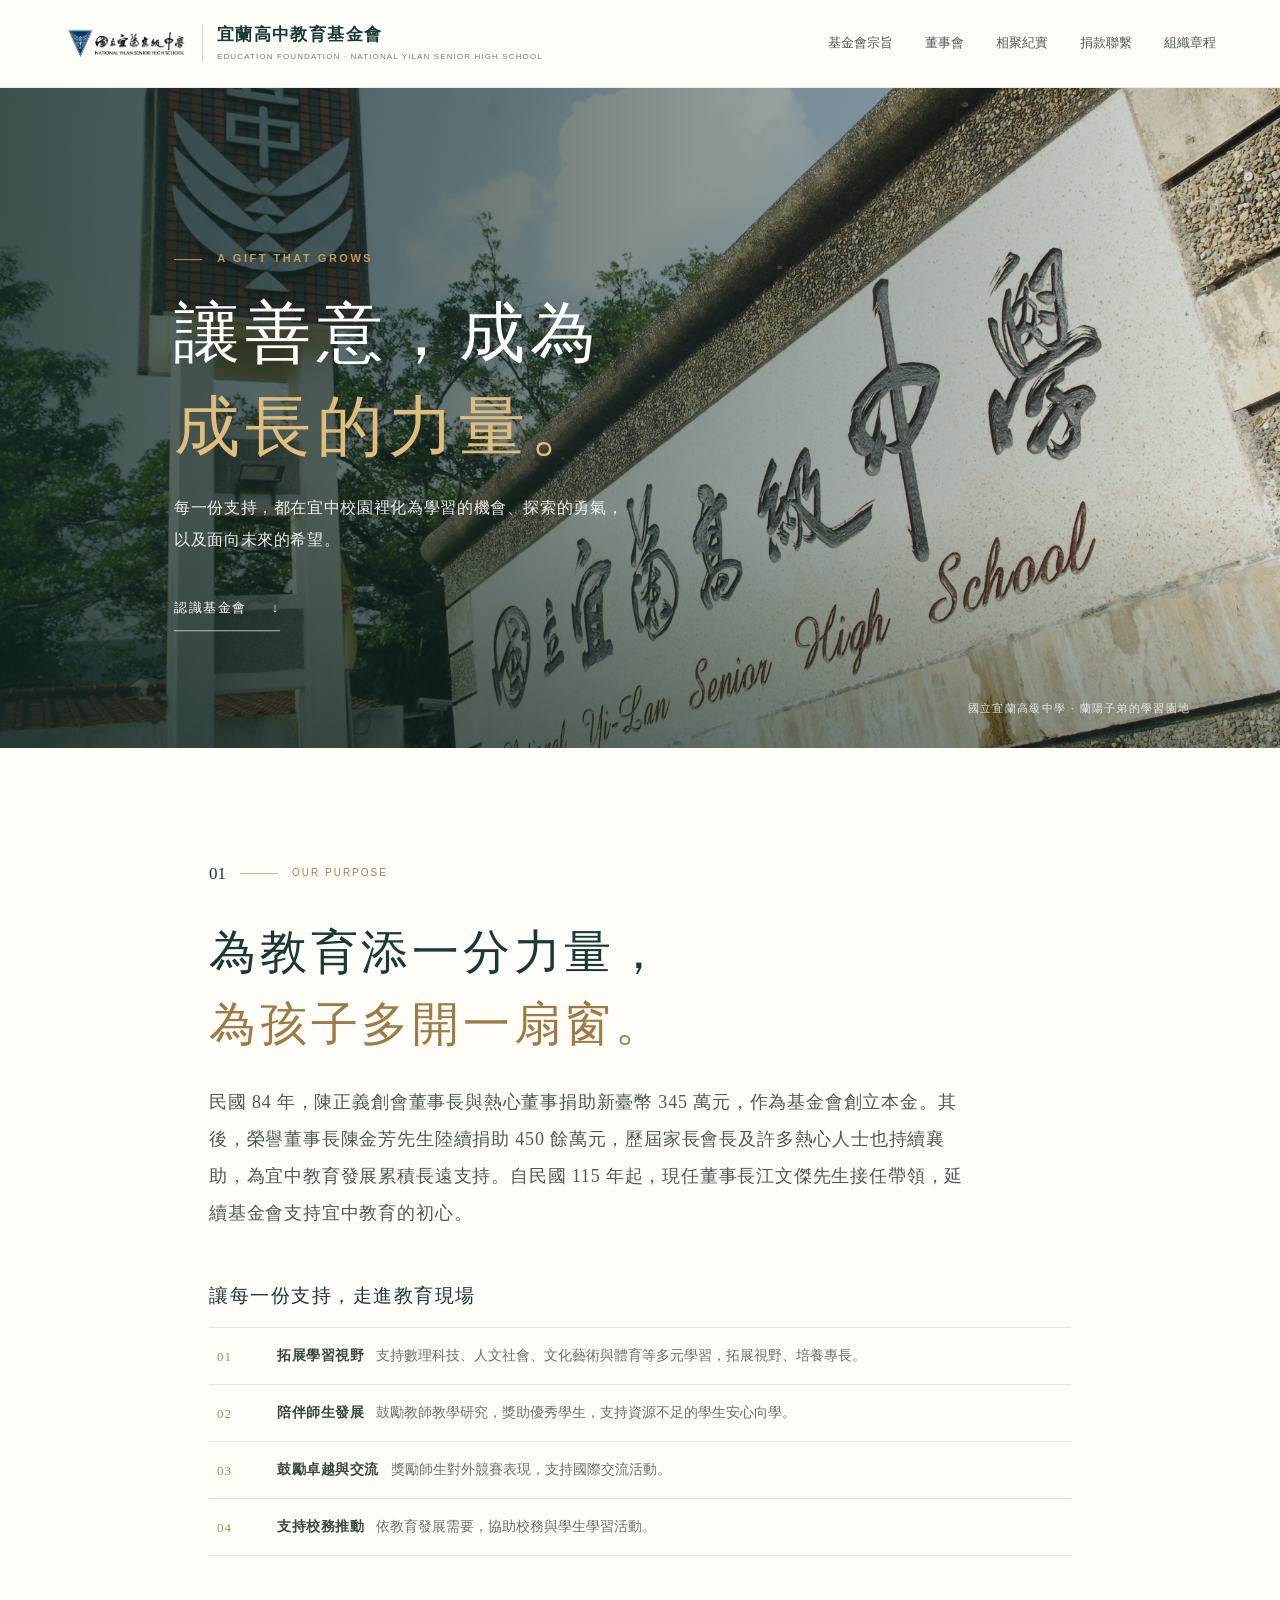
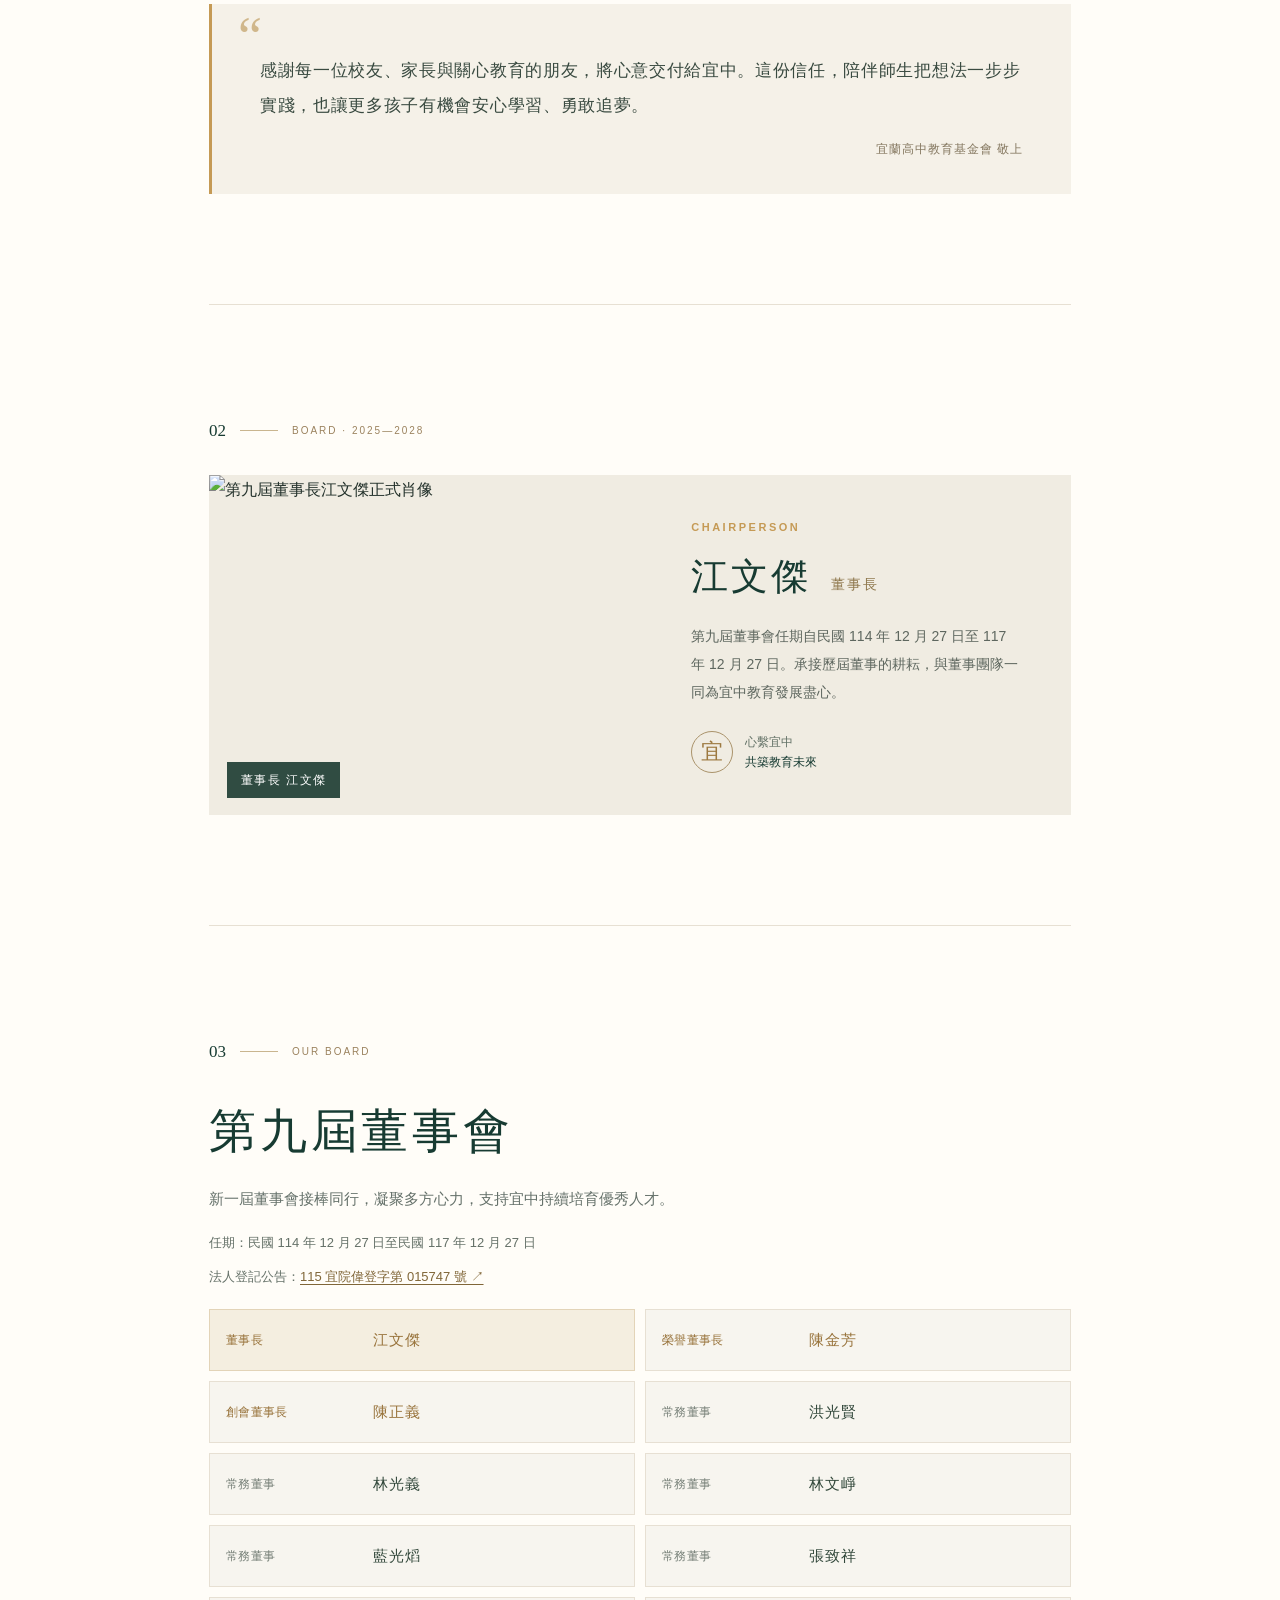
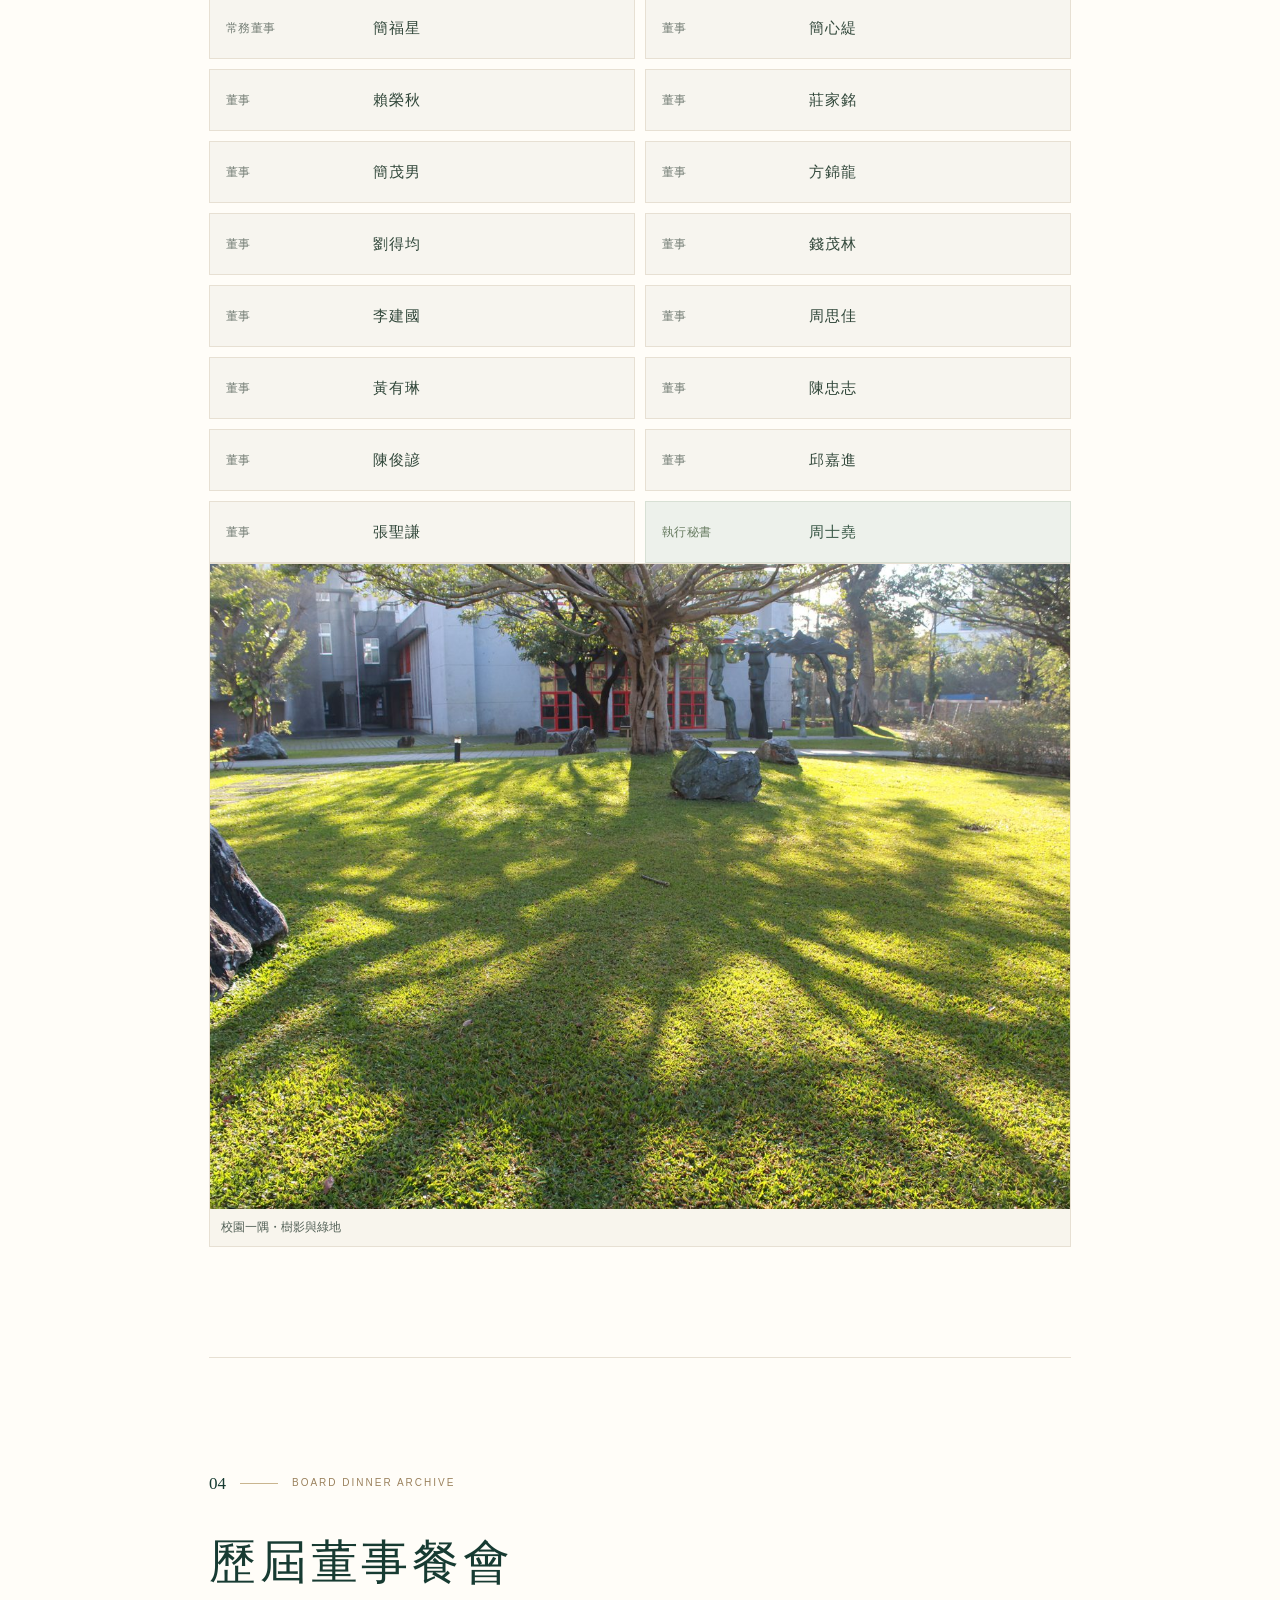
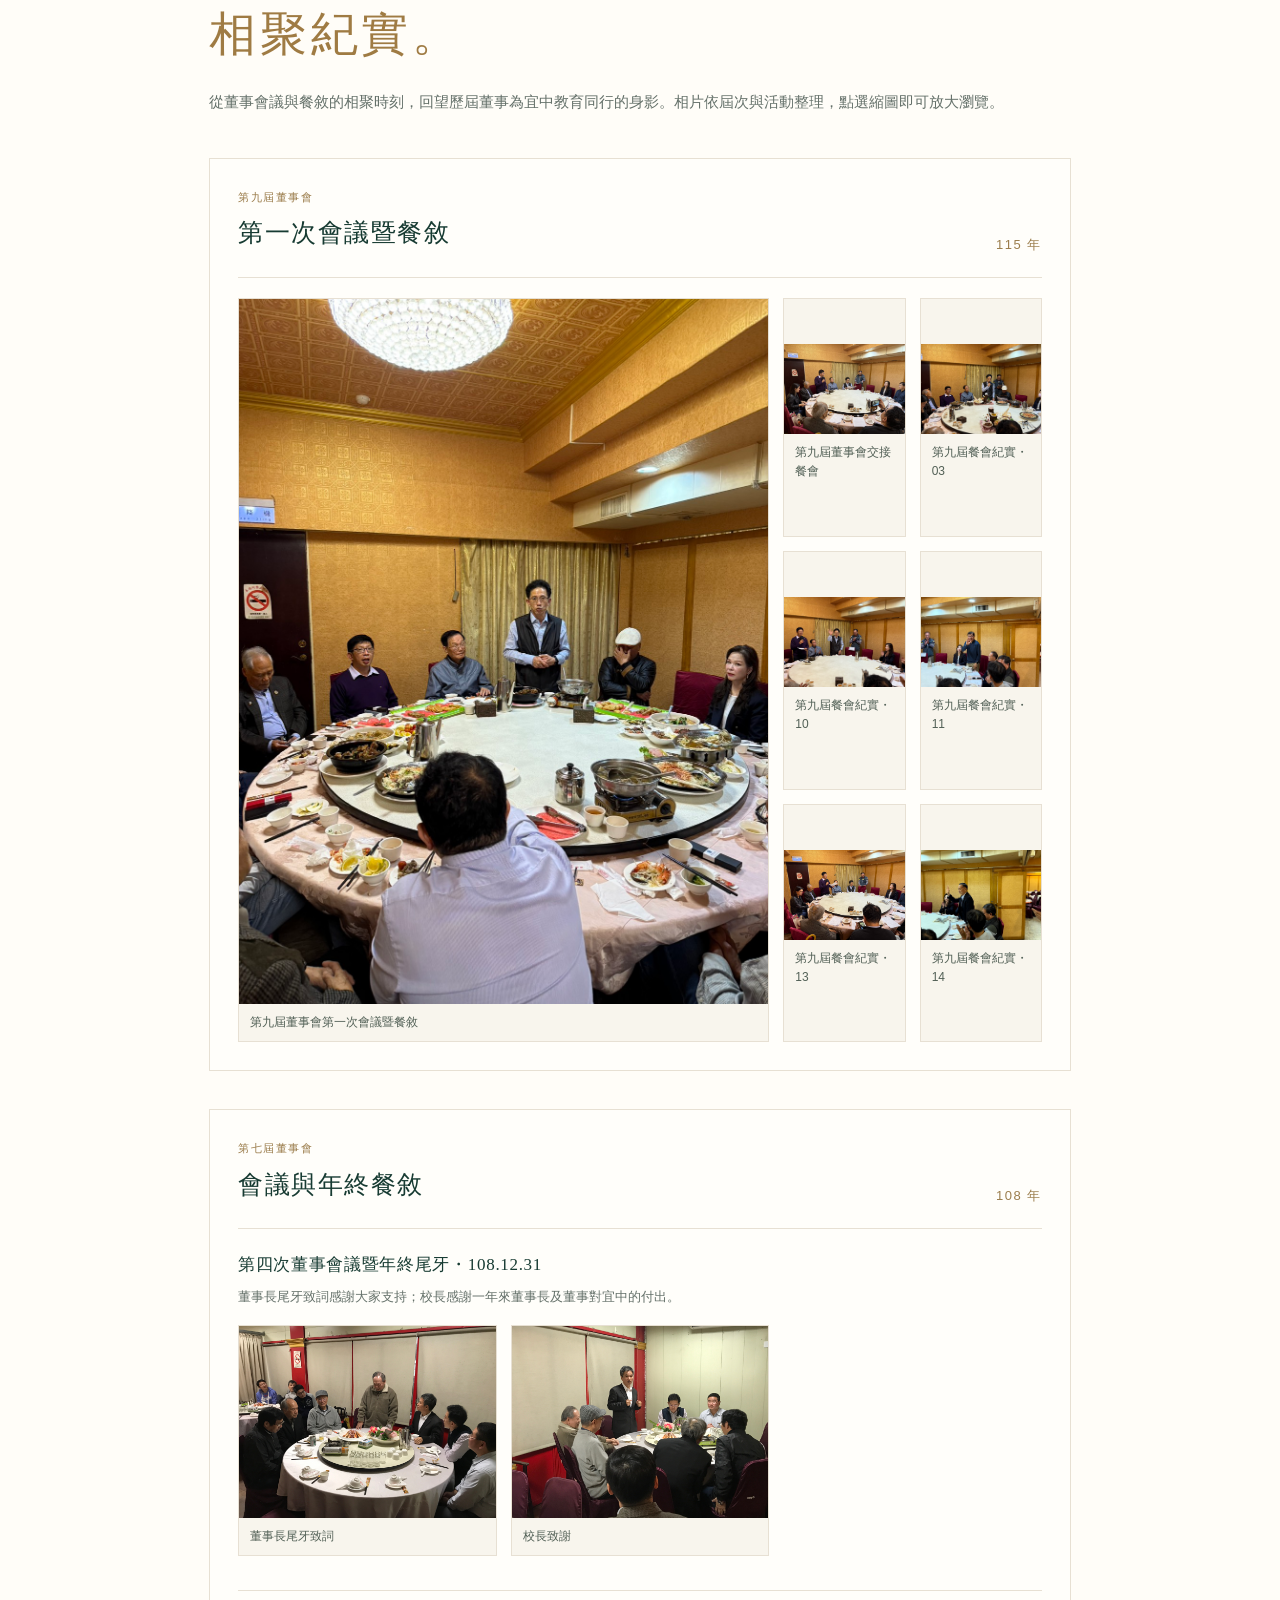
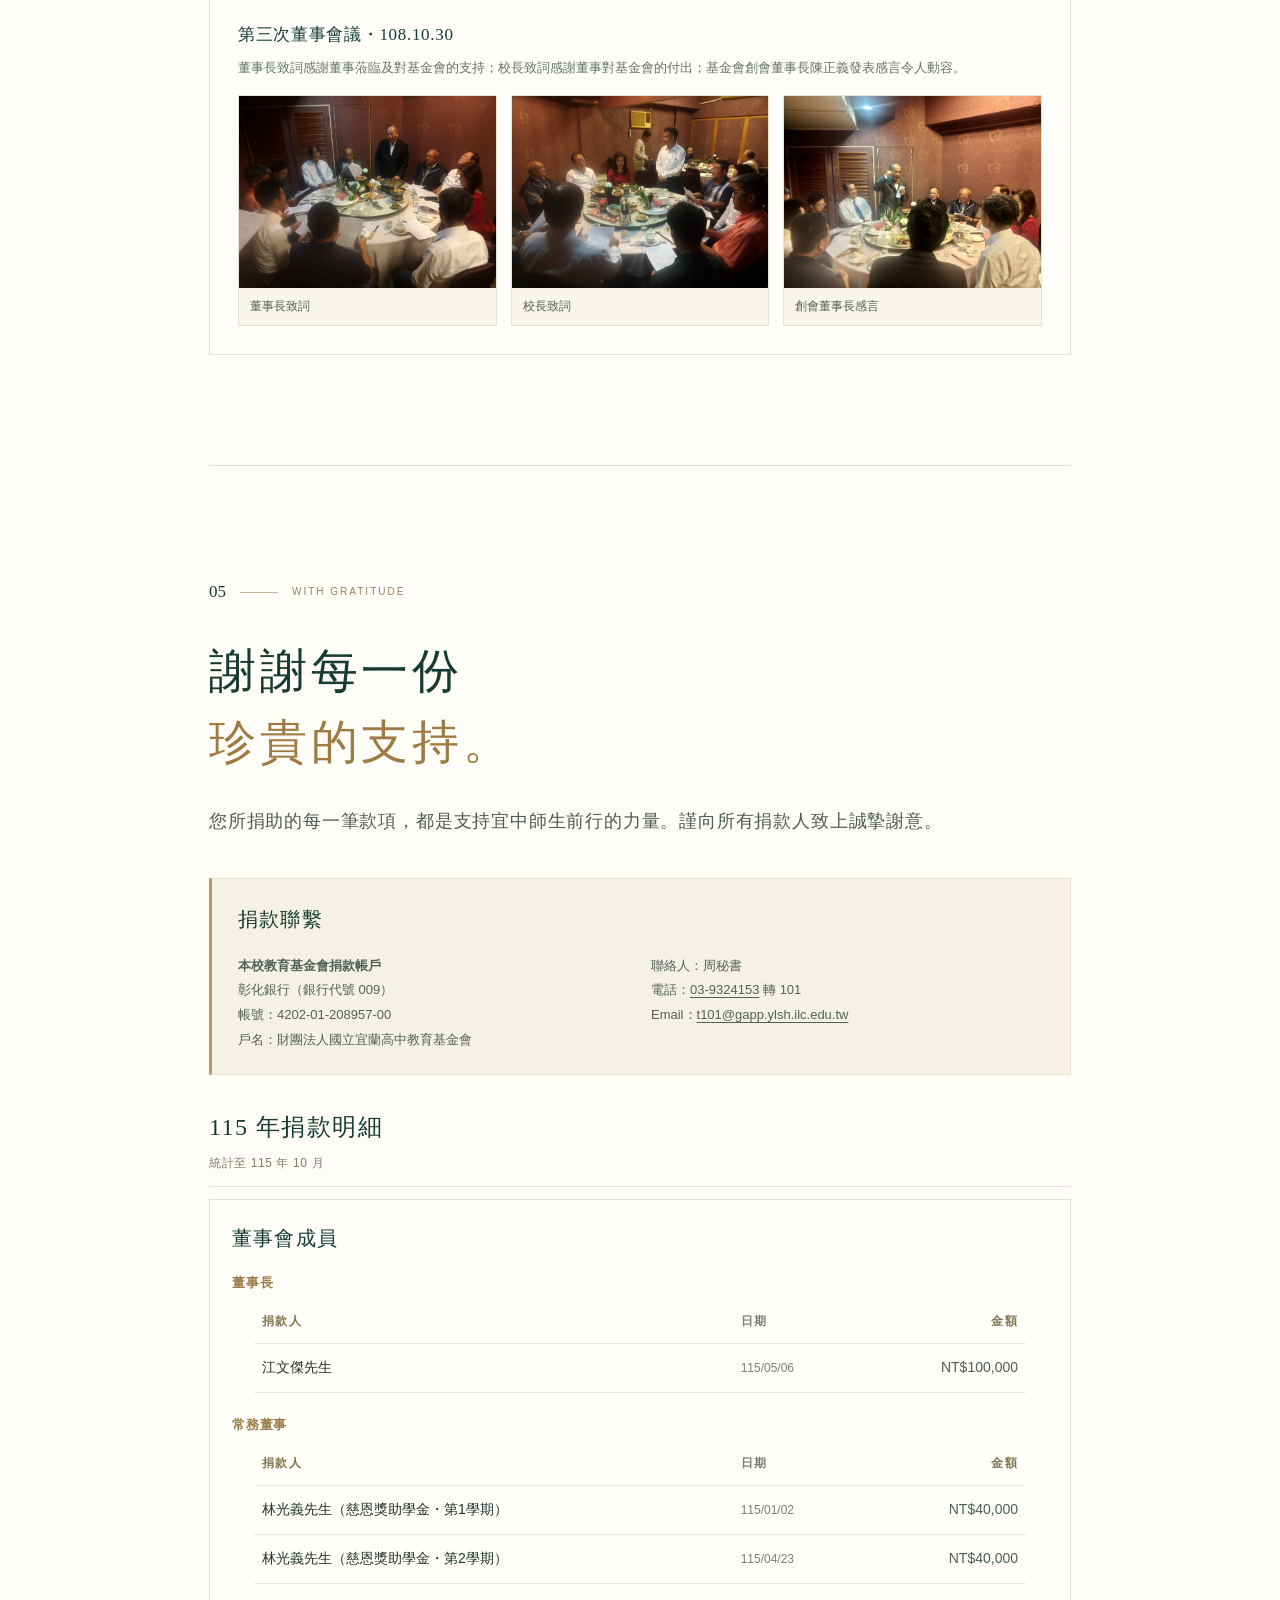
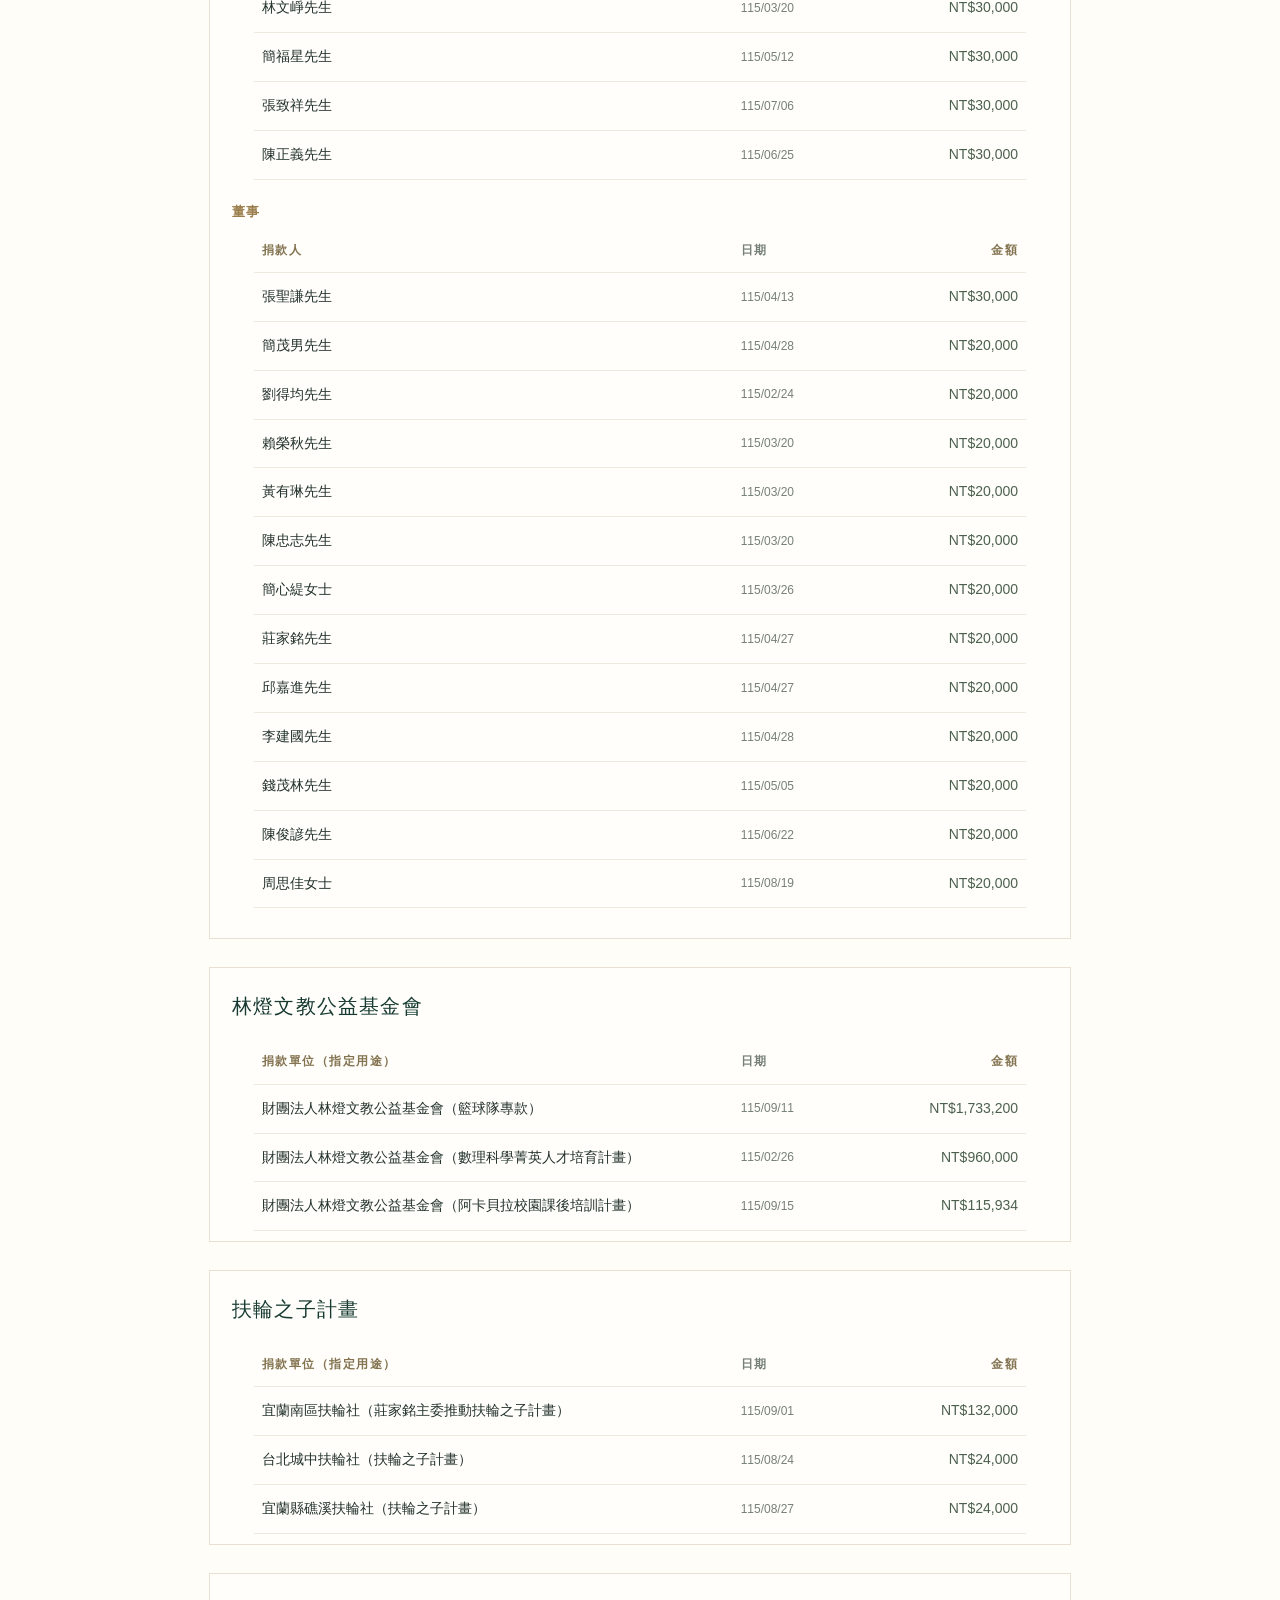
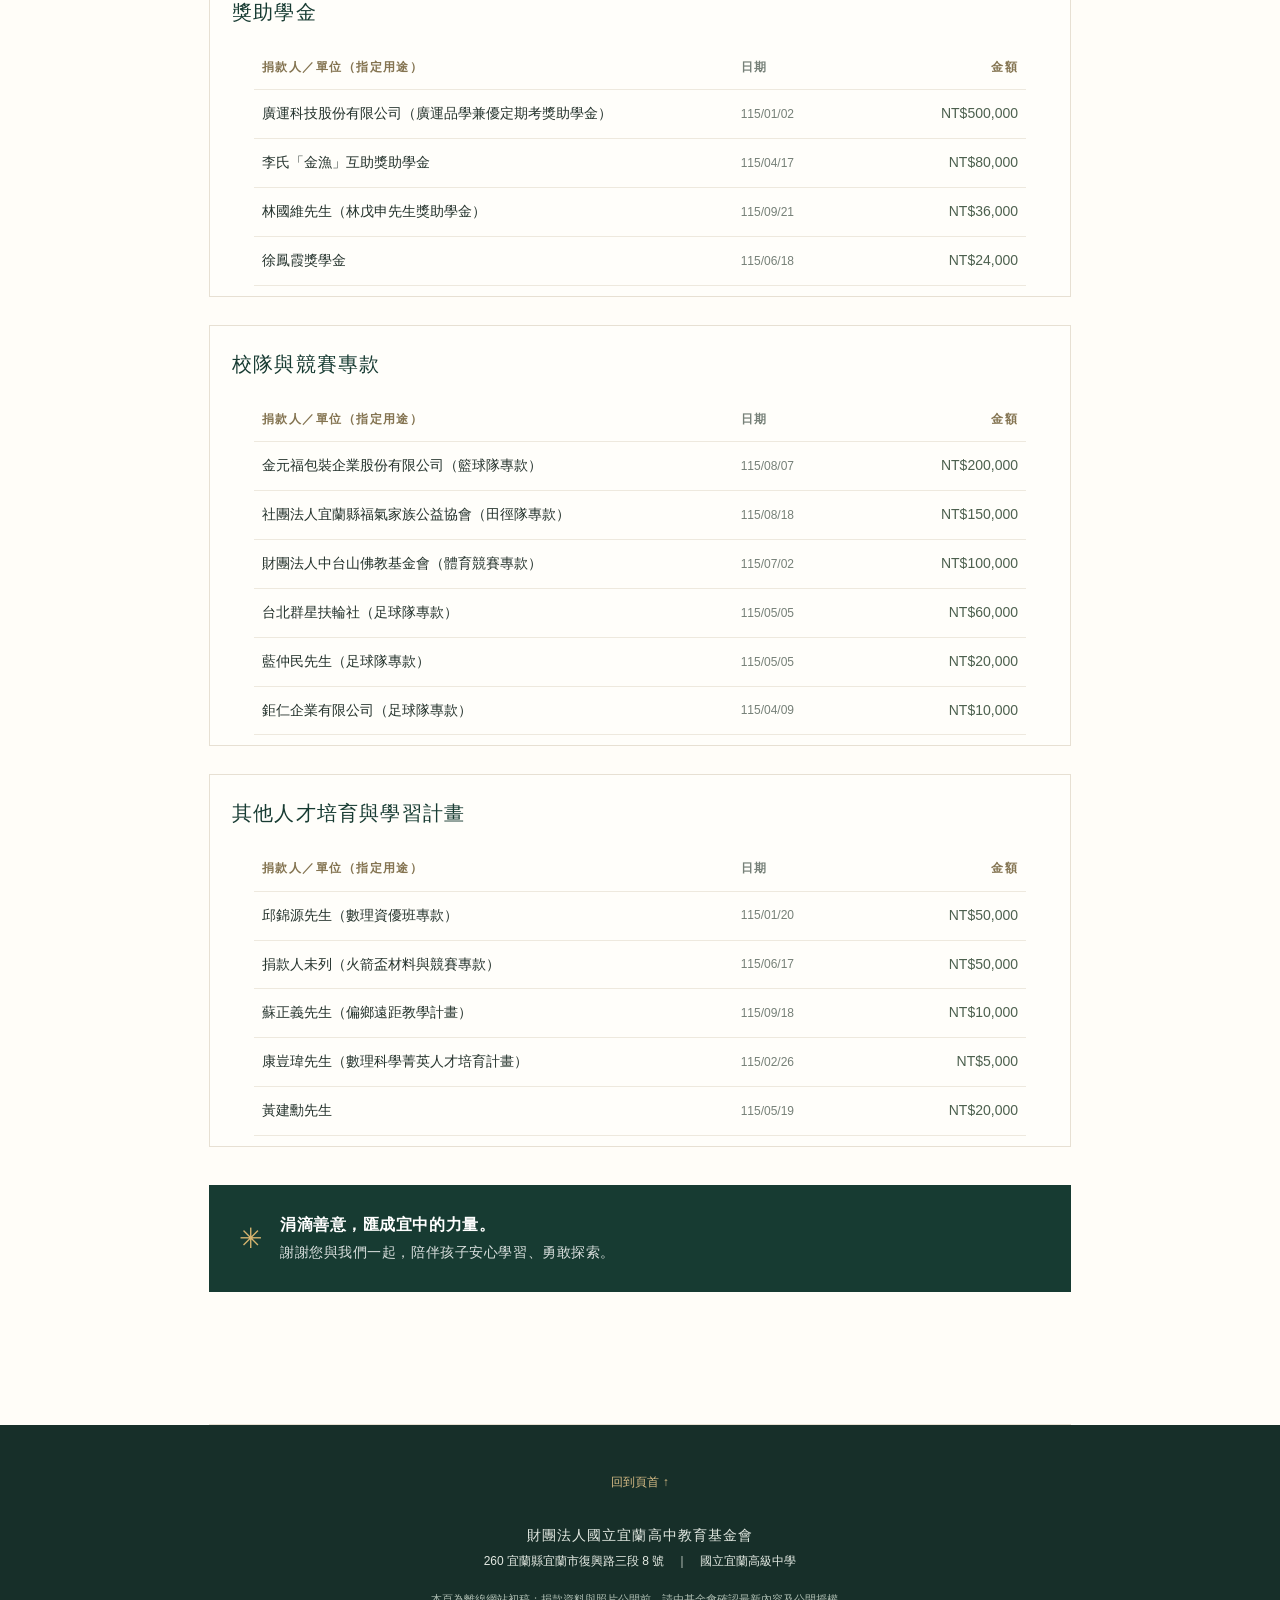
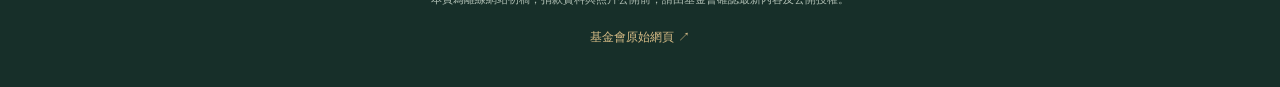
==== commit 65fbd9f7: "Refresh chairperson portrait and preserve campus photo" ====
--- a/foundation.html
+++ b/foundation.html
@@ -55,7 +55,7 @@
       <section class="chair section" aria-labelledby="chair-title">
         <div class="section-kicker"><span>02</span><span class="rule"></span><span>BOARD · 2025—2028</span></div>
         <div class="chair-card">
-          <div class="chair-image"><img src="assets/images/foundation-garden.jpg" alt="宜中校園綠地與樹影" loading="lazy"><span>第九屆董事會</span></div>
+          <div class="chair-image"><img src="assets/images/chairperson-jiang-wenjie.jpg" alt="第九屆董事長江文傑正式肖像" loading="lazy"><span>董事長 江文傑</span></div>
           <div class="chair-copy"><p class="eyebrow">CHAIRPERSON</p><h2 id="chair-title">江文傑 <small>董事長</small></h2><p>第九屆董事會任期自民國 114 年 12 月 27 日至 117 年 12 月 27 日。承接歷屆董事的耕耘，與董事團隊一同為宜中教育發展盡心。</p><div class="chair-note"><span class="seal" aria-hidden="true">宜</span><span>心繫宜中<br><b>共築教育未來</b></span></div></div>
         </div>
       </section>
@@ -92,6 +92,7 @@
           <div class="board-row" role="listitem"><span>董事</span><strong>張聖謙</strong></div>
           <div class="board-row board-secretary" role="listitem"><span>執行秘書</span><strong>周士堯</strong></div>
         </div>
+        <div class="board-campus-photo"><button class="gallery-photo" type="button" data-lightbox data-group="board-campus" data-full="assets/images/foundation-garden.jpg" data-caption="宜中校園綠地與樹影"><img src="assets/images/foundation-garden.jpg" alt="宜中校園綠地與樹影" loading="lazy"><span>校園一隅・樹影與綠地</span></button></div>
       </section>
 
       <section class="handover section" id="handover">
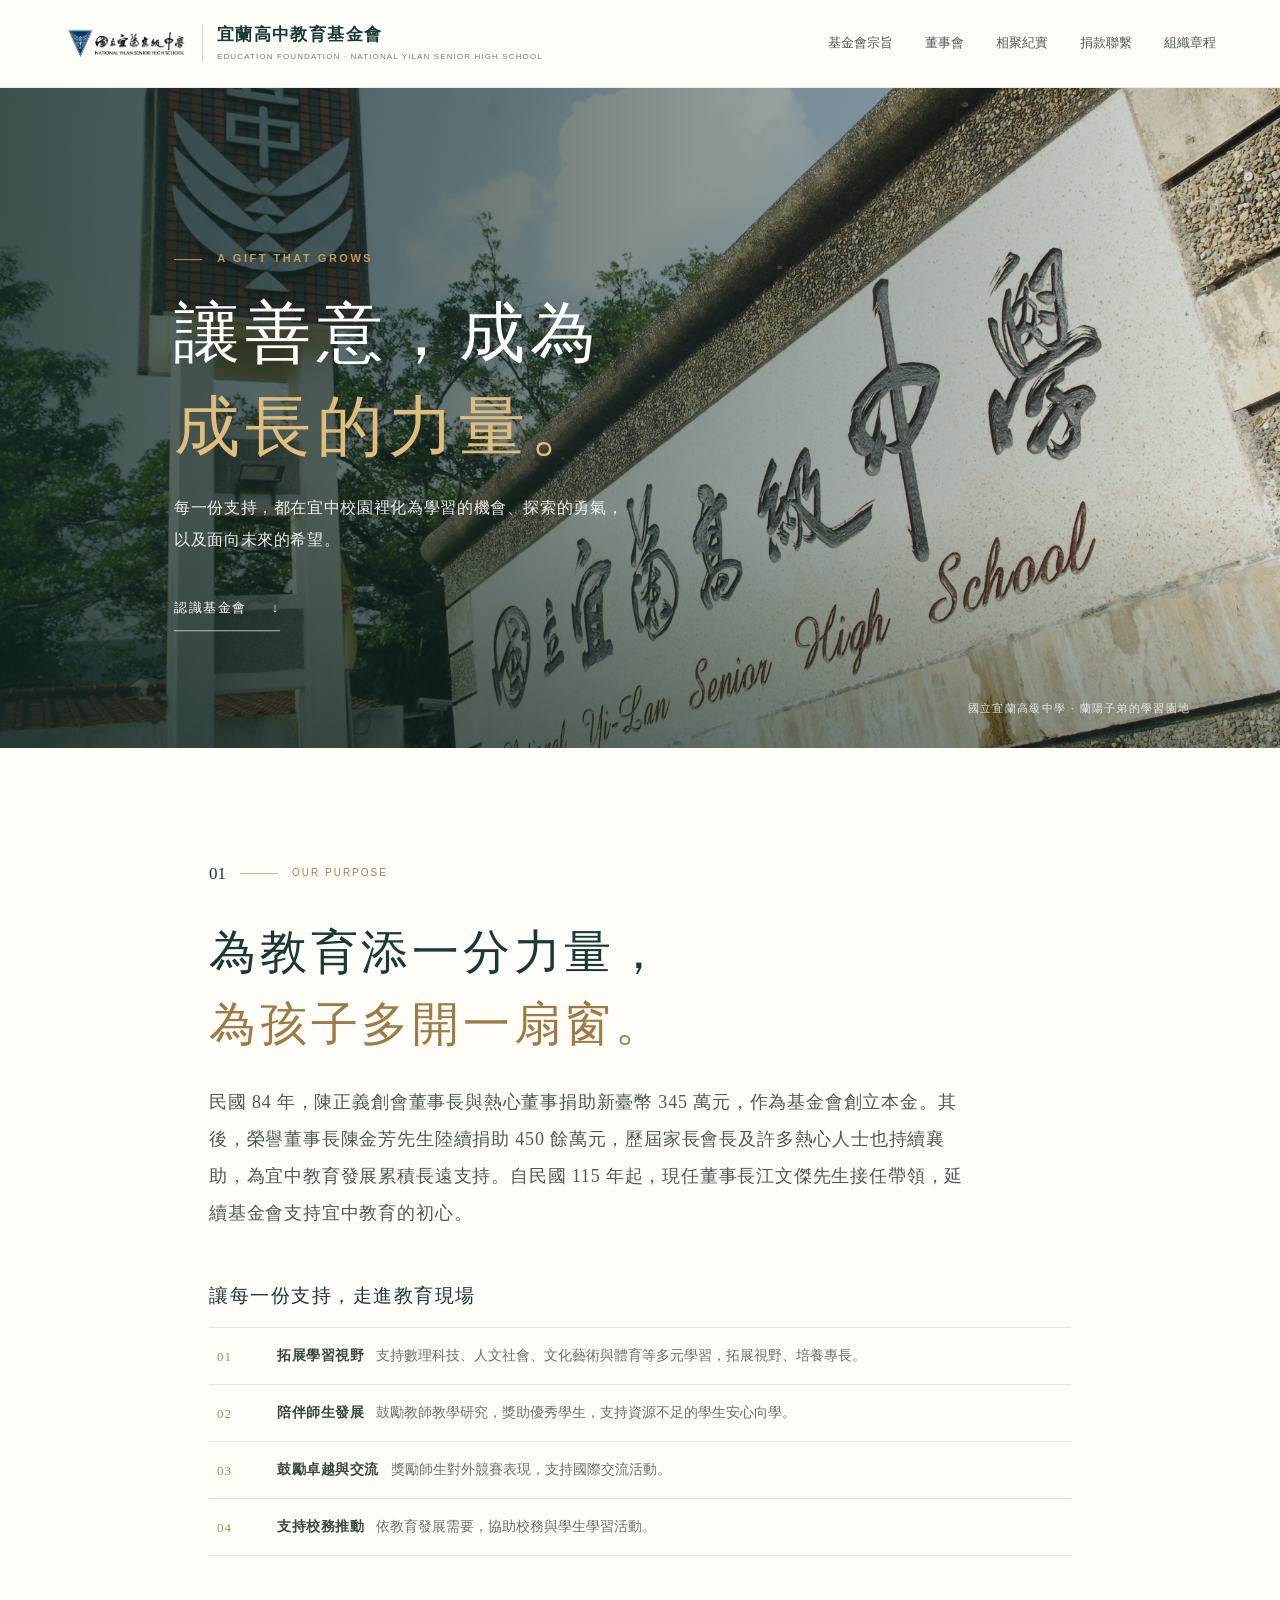
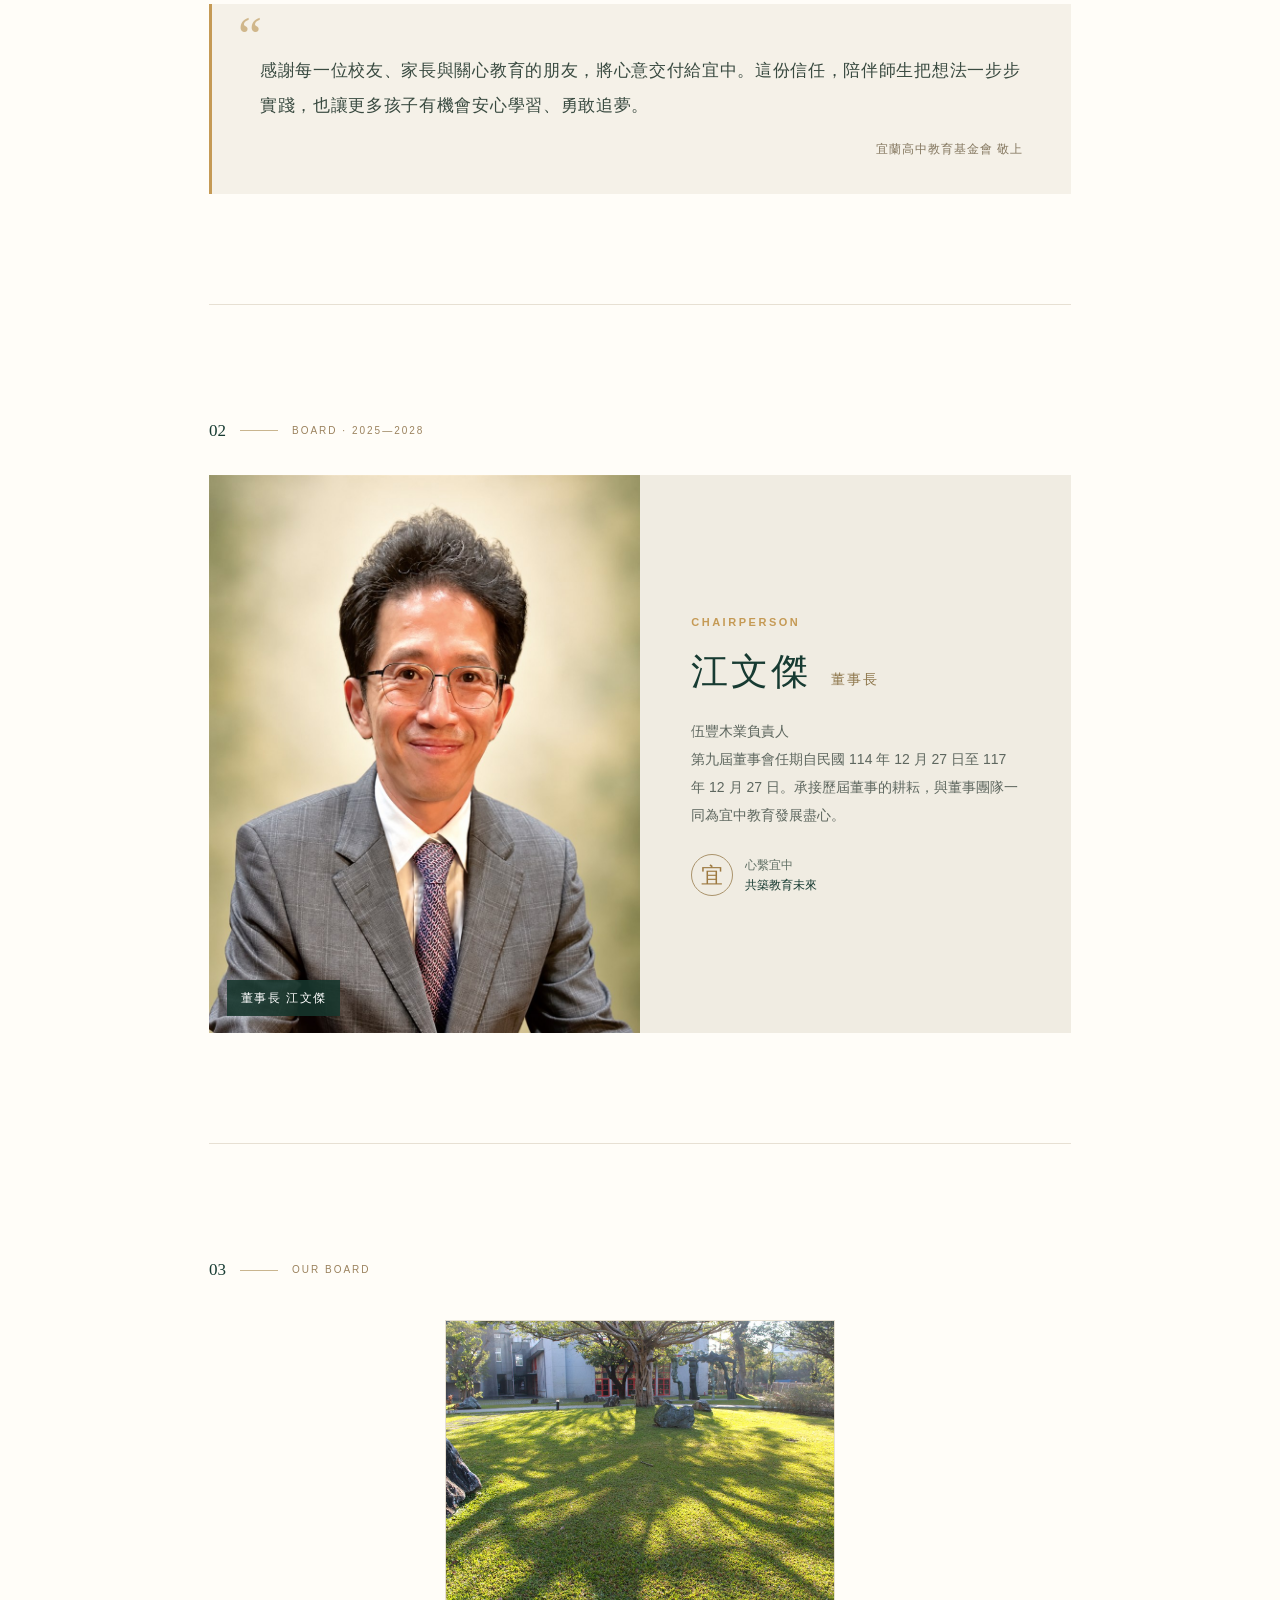
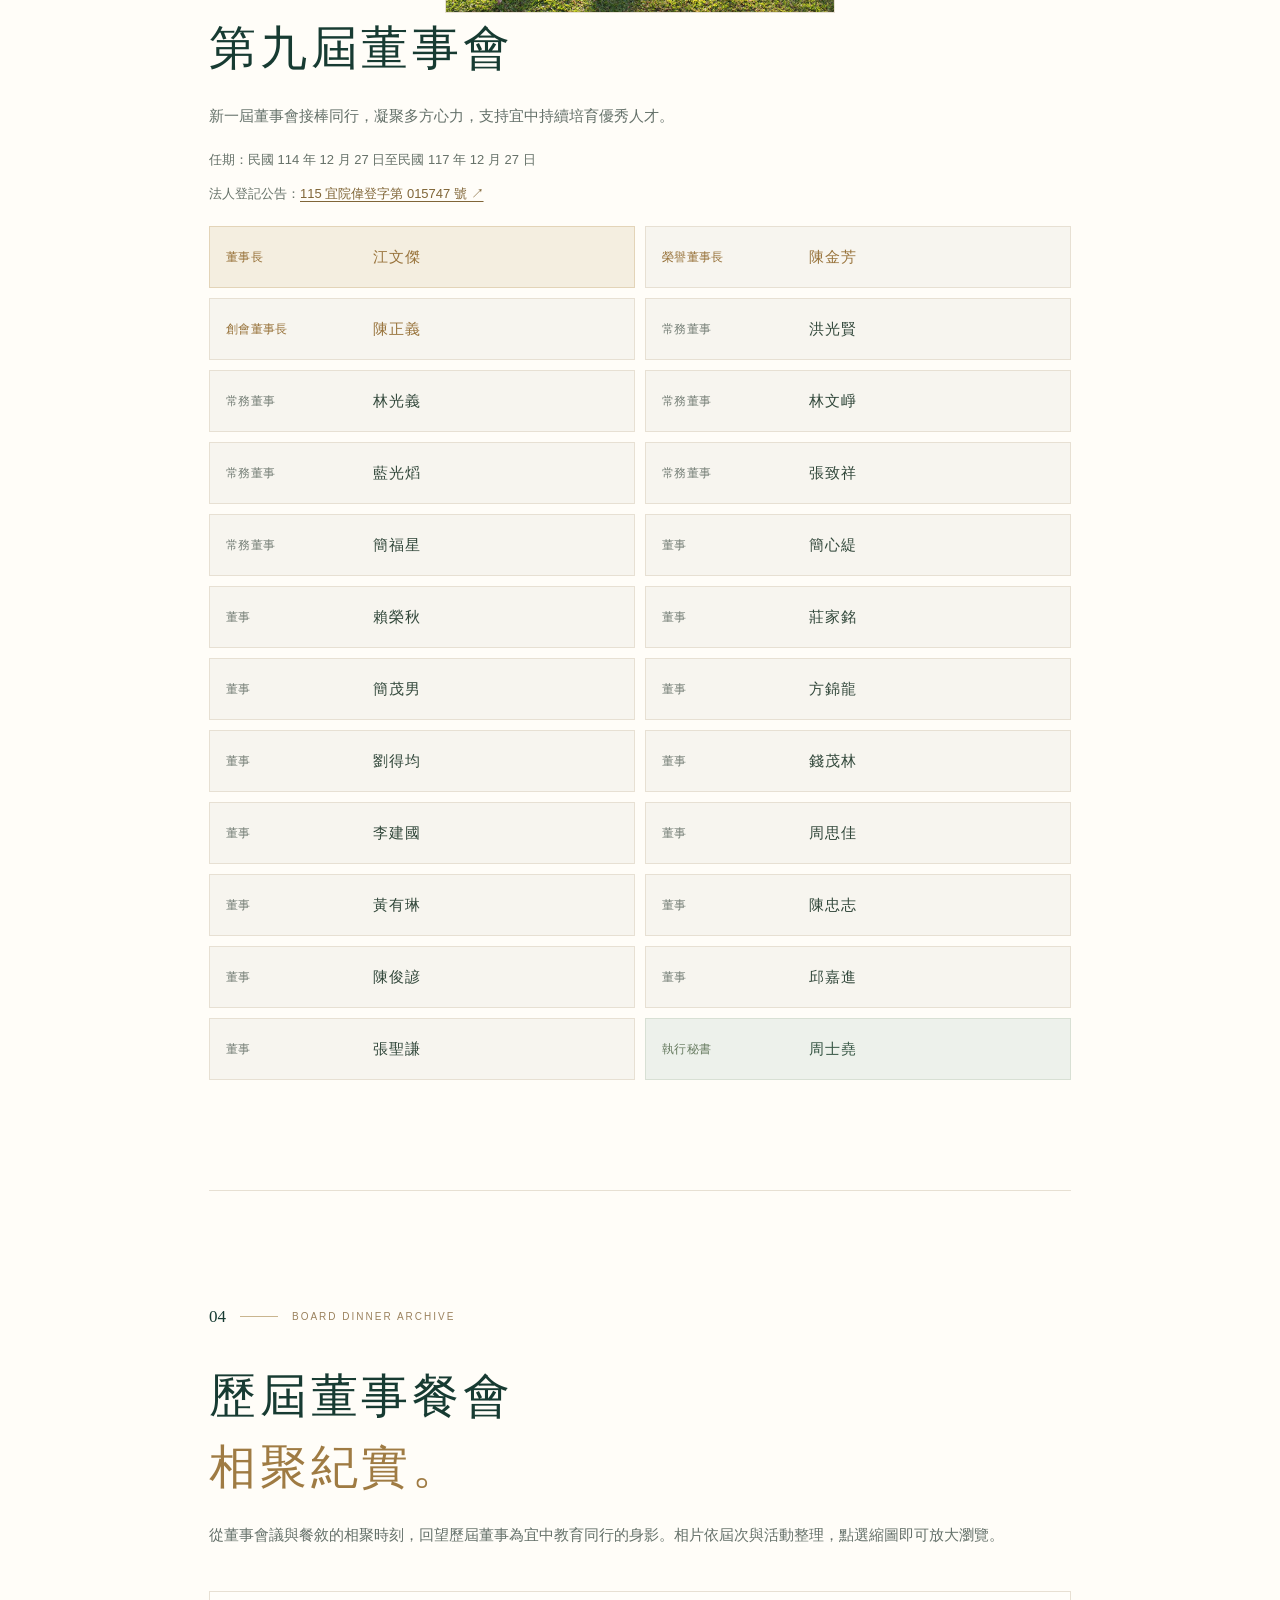
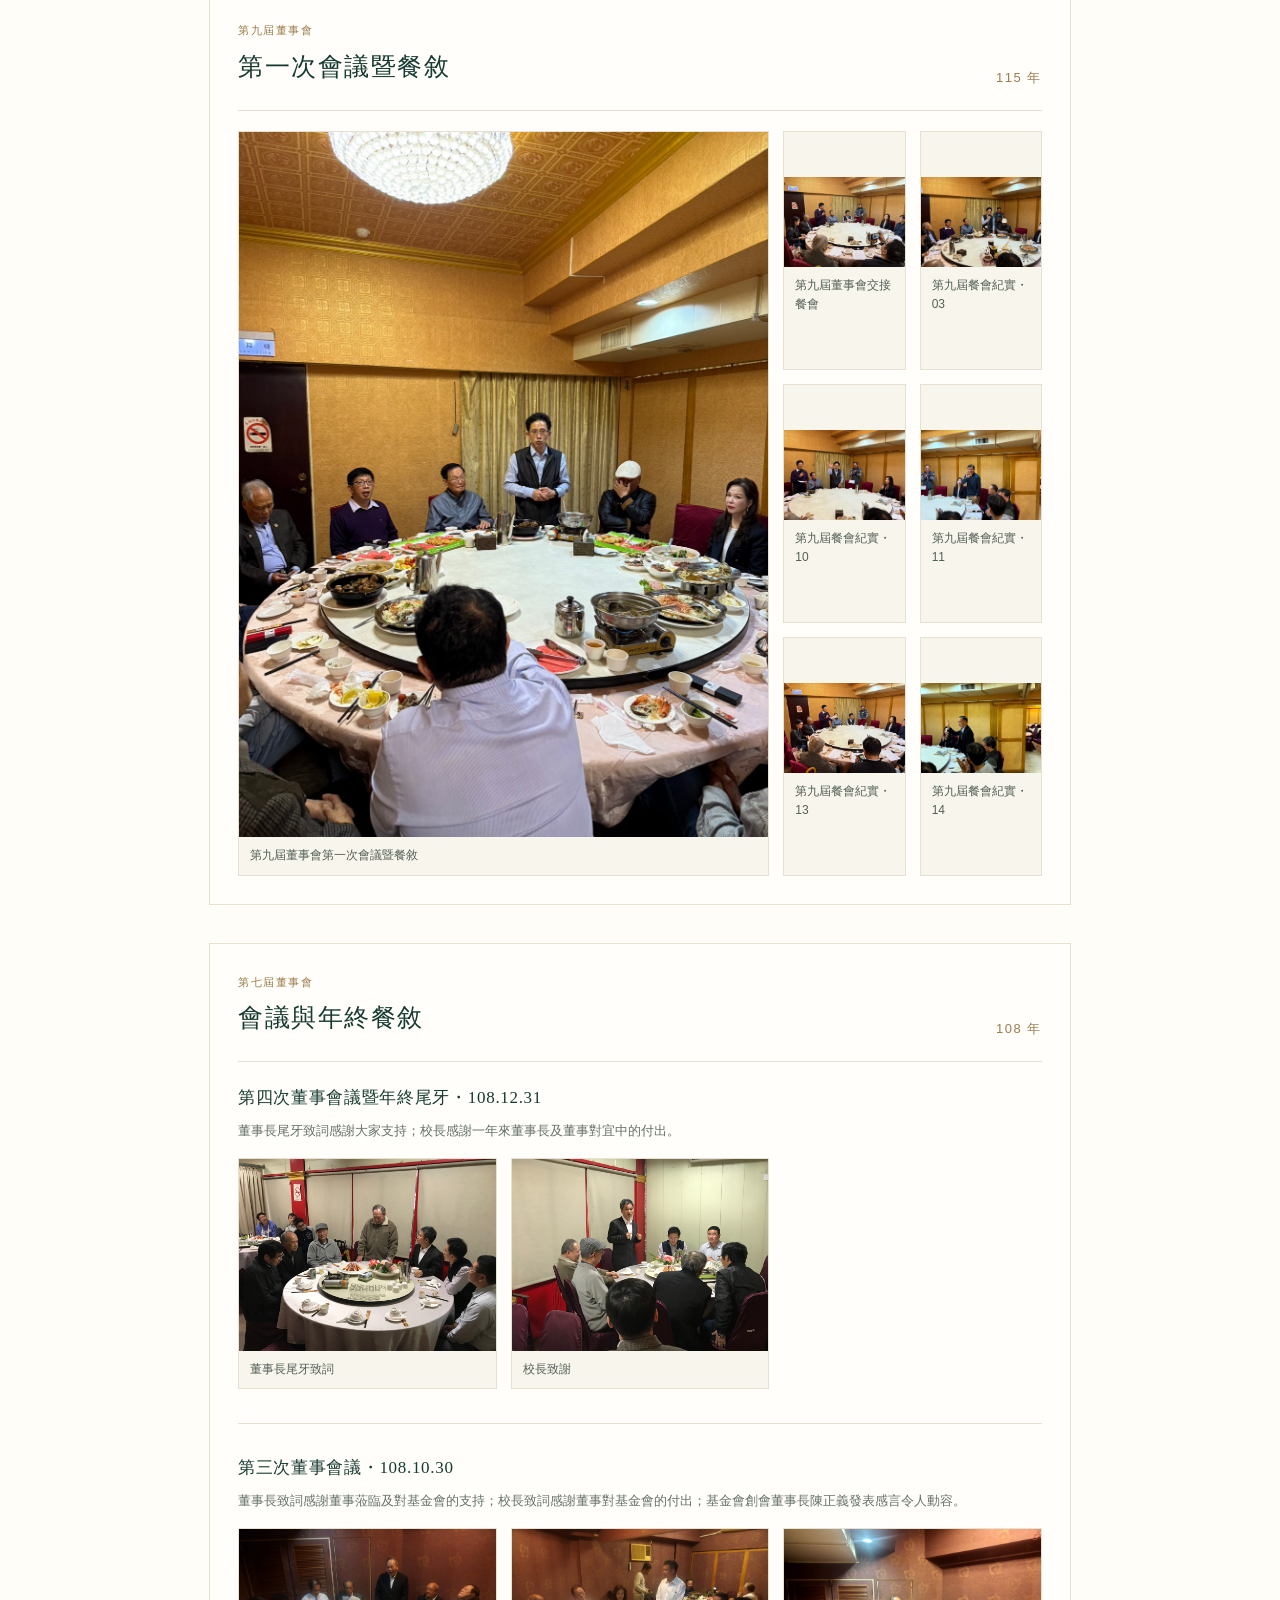
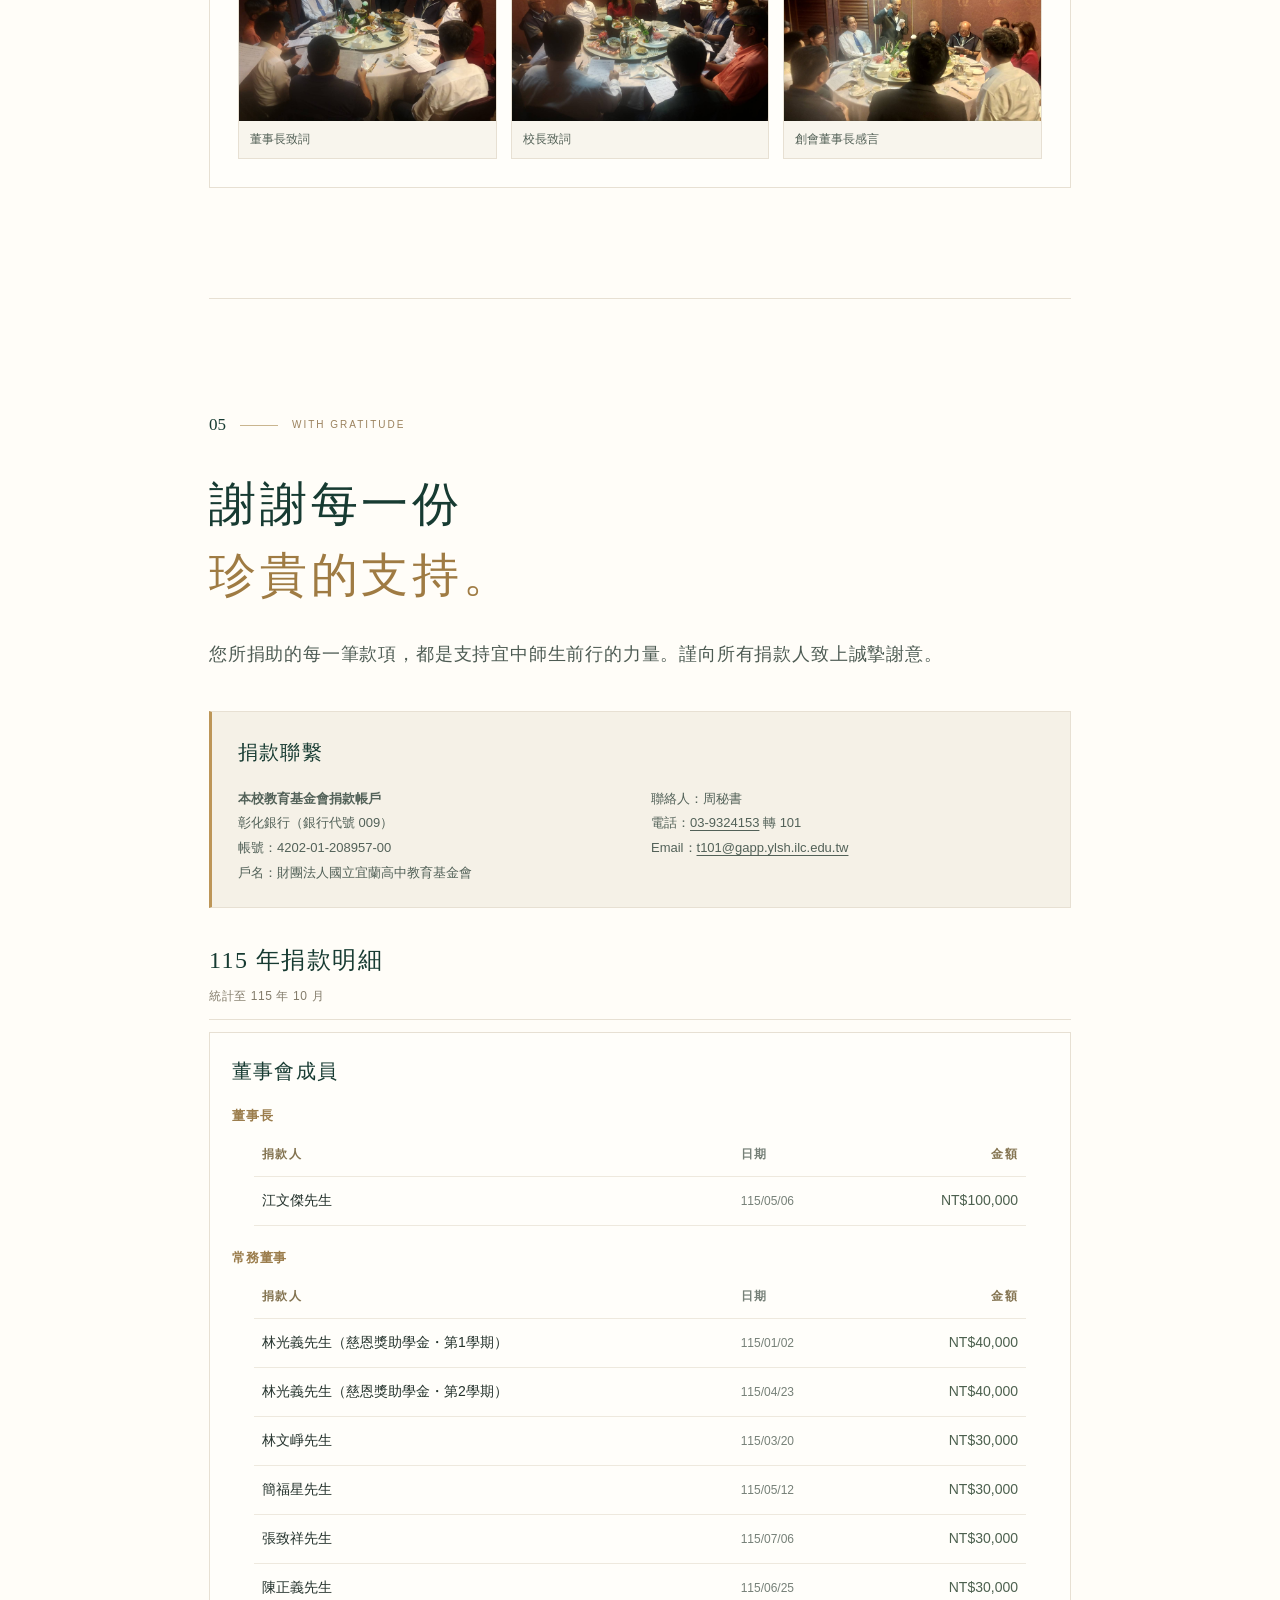
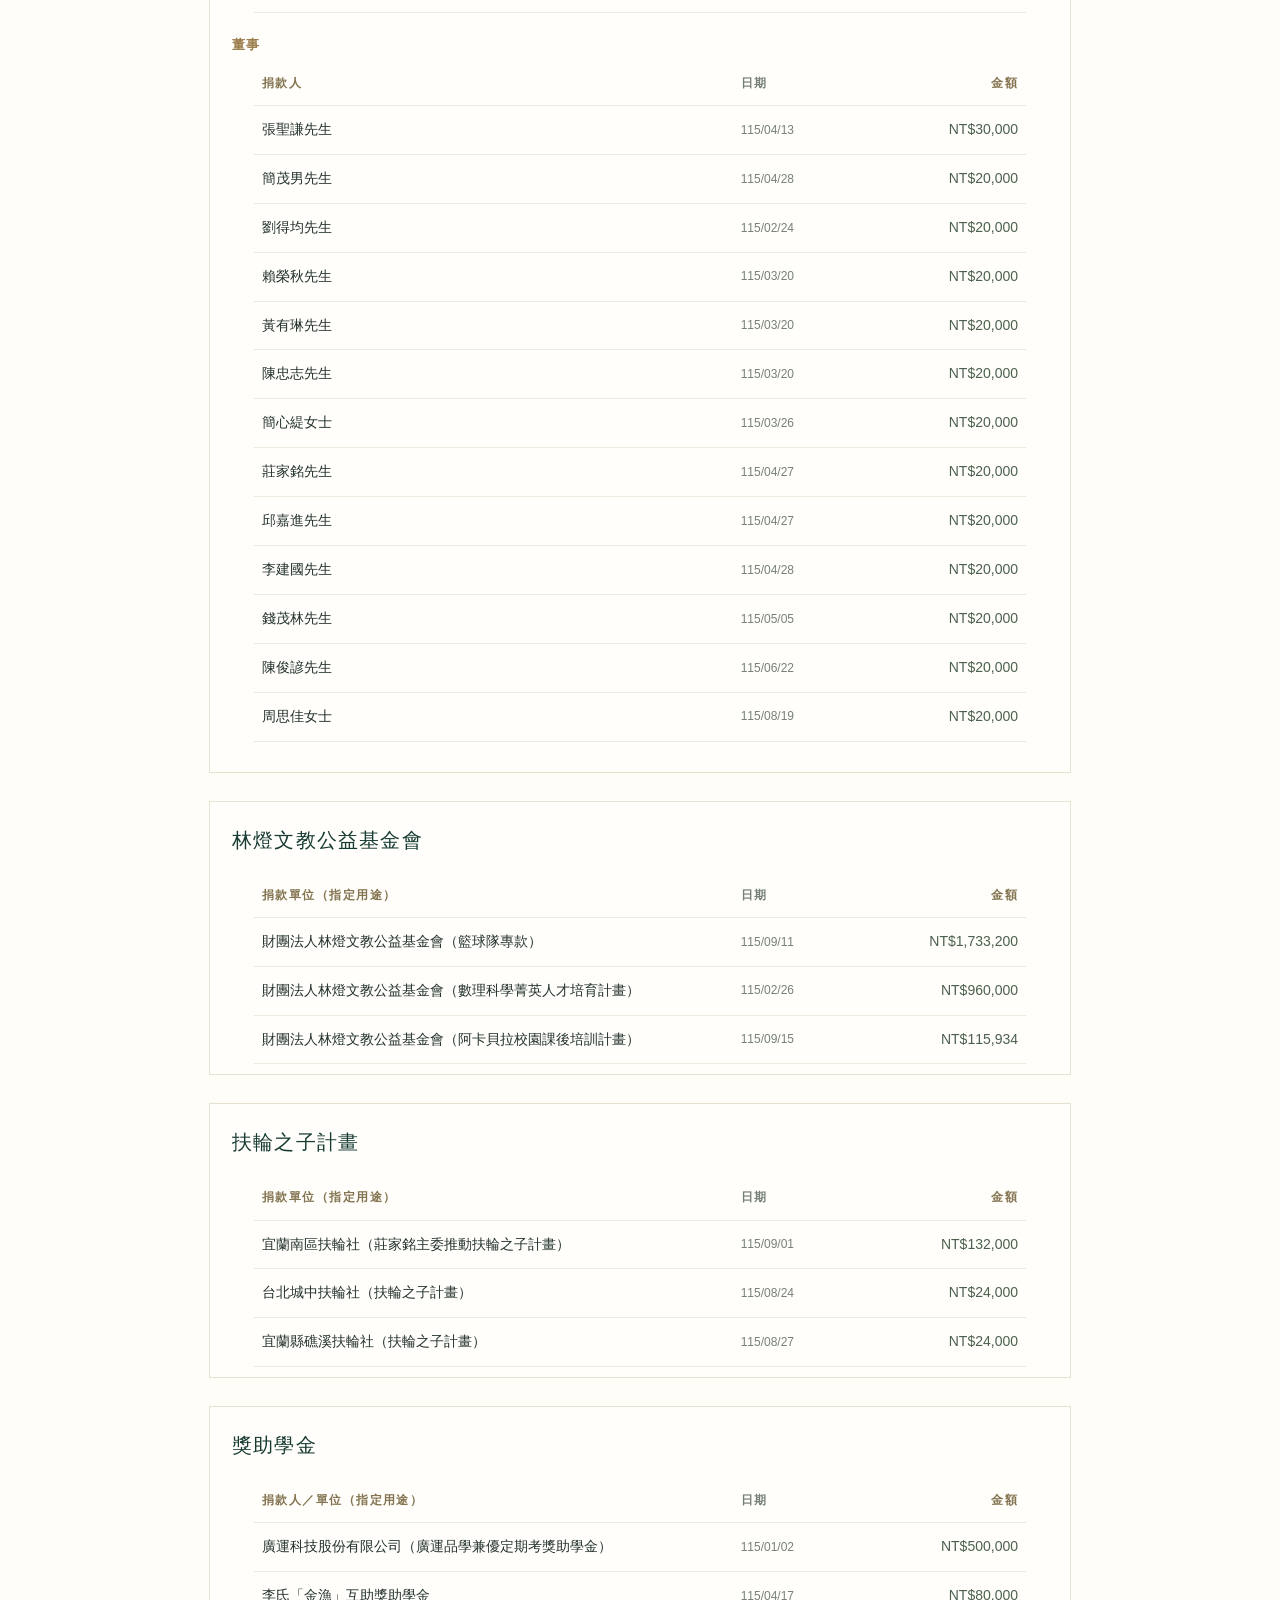
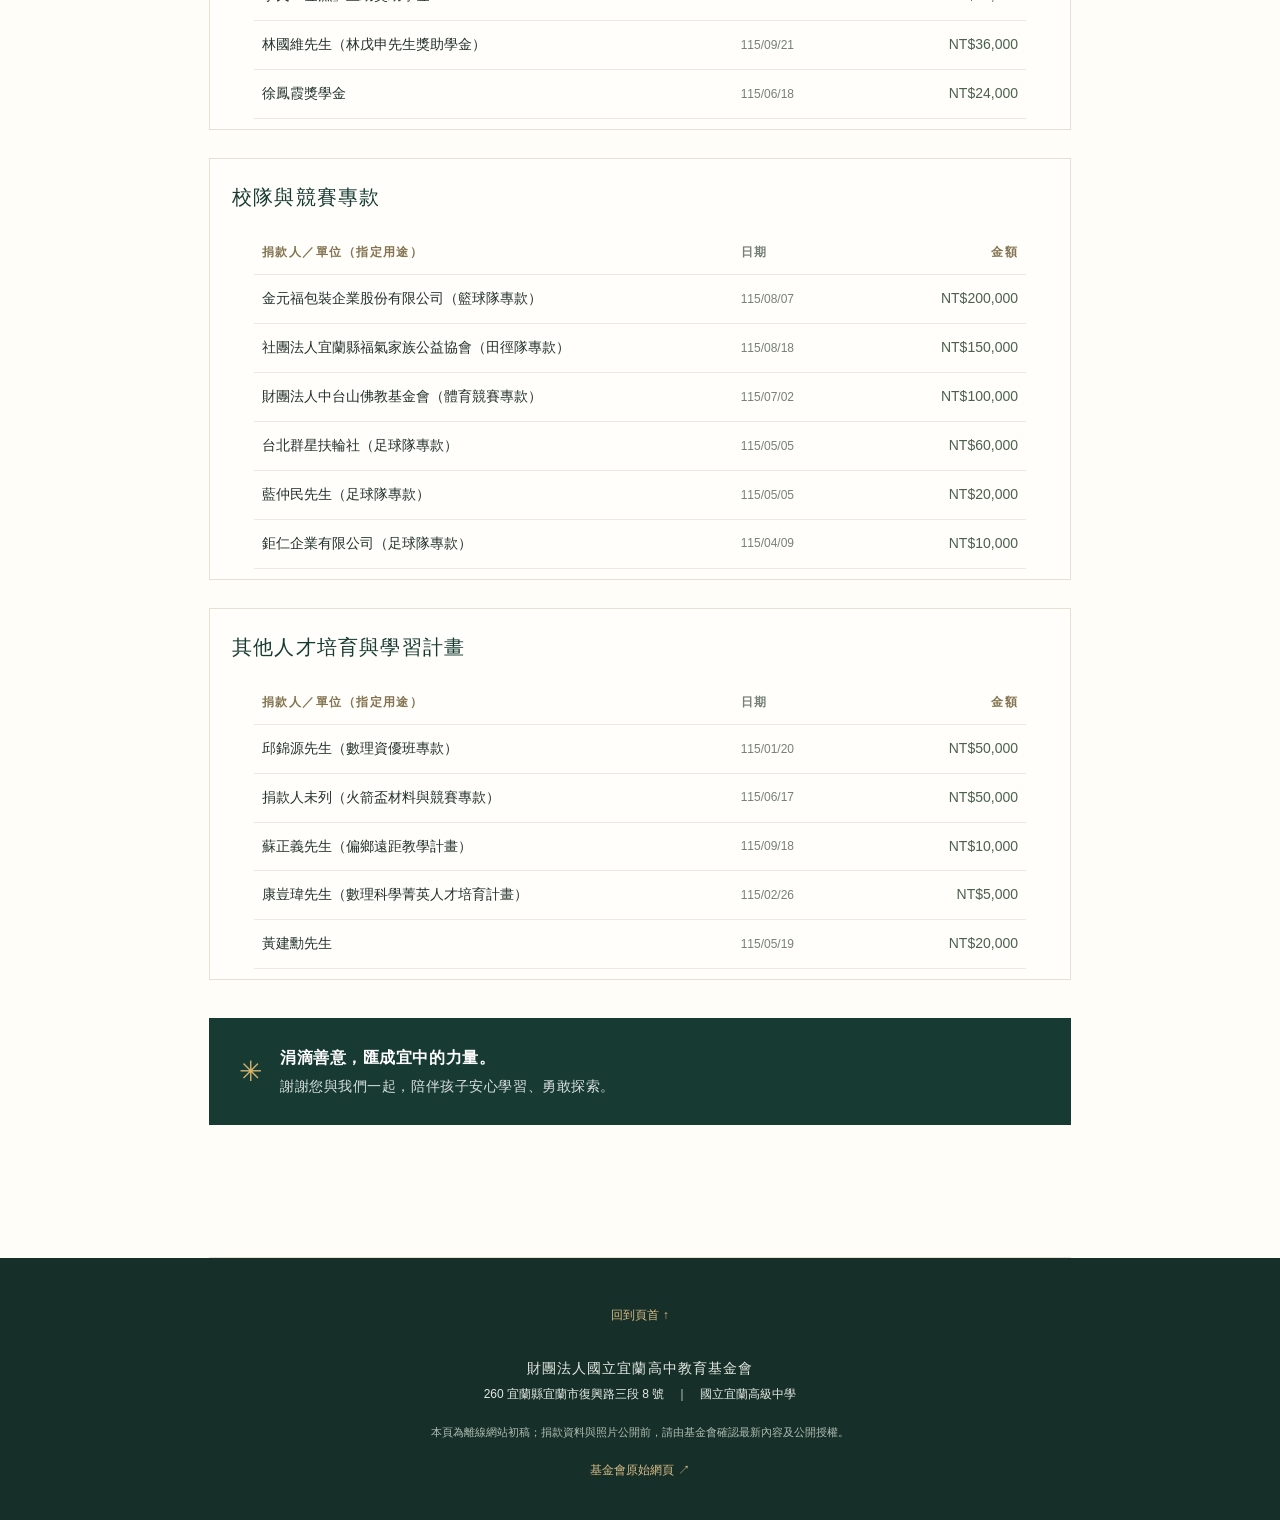
==== commit 49884798: "Refine chairperson details and board introduction layout" ====
--- a/foundation.html
+++ b/foundation.html
@@ -56,16 +56,22 @@
         <div class="section-kicker"><span>02</span><span class="rule"></span><span>BOARD · 2025—2028</span></div>
         <div class="chair-card">
           <div class="chair-image"><img src="assets/images/chairperson-jiang-wenjie.jpg" alt="第九屆董事長江文傑正式肖像" loading="lazy"><span>董事長 江文傑</span></div>
-          <div class="chair-copy"><p class="eyebrow">CHAIRPERSON</p><h2 id="chair-title">江文傑 <small>董事長</small></h2><p>第九屆董事會任期自民國 114 年 12 月 27 日至 117 年 12 月 27 日。承接歷屆董事的耕耘，與董事團隊一同為宜中教育發展盡心。</p><div class="chair-note"><span class="seal" aria-hidden="true">宜</span><span>心繫宜中<br><b>共築教育未來</b></span></div></div>
+          <div class="chair-copy"><p class="eyebrow">CHAIRPERSON</p><h2 id="chair-title">江文傑 <small>董事長</small></h2>
+            <p class="chair-affiliation">伍豐木業負責人</p><p>第九屆董事會任期自民國 114 年 12 月 27 日至 117 年 12 月 27 日。承接歷屆董事的耕耘，與董事團隊一同為宜中教育發展盡心。</p><div class="chair-note"><span class="seal" aria-hidden="true">宜</span><span>心繫宜中<br><b>共築教育未來</b></span></div></div>
         </div>
       </section>
 
       <section class="board section" id="board">
         <div class="section-kicker"><span>03</span><span class="rule"></span><span>OUR BOARD</span></div>
-        <h2>第九屆董事會</h2>
-        <p class="section-intro">新一屆董事會接棒同行，凝聚多方心力，支持宜中持續培育優秀人才。</p>
-        <p class="registration-note">任期：民國 114 年 12 月 27 日至民國 117 年 12 月 27 日</p>
-        <p class="registration-note">法人登記公告：<a class="court-link" href="https://ild.judicial.gov.tw/tw/cp-7862-2966495-ba533-321.html" target="_blank" rel="noreferrer">115 宜院偉登字第 015747 號 ↗</a></p>
+        <div class="board-intro-layout">
+          <button class="board-campus-photo gallery-photo" type="button" data-lightbox data-group="board-campus" data-full="assets/images/foundation-garden.jpg" data-caption="宜中校園綠地與樹影" aria-label="宜中校園綠地與樹影，點擊放大"><img src="assets/images/foundation-garden.jpg" alt="宜中校園綠地與樹影" loading="lazy"></button>
+          <div class="board-intro-copy">
+            <h2>第九屆董事會</h2>
+            <p class="section-intro">新一屆董事會接棒同行，凝聚多方心力，支持宜中持續培育優秀人才。</p>
+            <p class="registration-note">任期：民國 114 年 12 月 27 日至民國 117 年 12 月 27 日</p>
+            <p class="registration-note">法人登記公告：<a class="court-link" href="https://ild.judicial.gov.tw/tw/cp-7862-2966495-ba533-321.html" target="_blank" rel="noreferrer">115 宜院偉登字第 015747 號 ↗</a></p>
+          </div>
+        </div>
         <div class="board-list" role="list" aria-label="第九屆董事名單">
           <div class="board-row board-chair" role="listitem"><span>董事長</span><strong>江文傑</strong></div>
           <div class="board-row board-honor" role="listitem"><span>榮譽董事長</span><strong>陳金芳</strong></div>
@@ -92,7 +98,6 @@
           <div class="board-row" role="listitem"><span>董事</span><strong>張聖謙</strong></div>
           <div class="board-row board-secretary" role="listitem"><span>執行秘書</span><strong>周士堯</strong></div>
         </div>
-        <div class="board-campus-photo"><button class="gallery-photo" type="button" data-lightbox data-group="board-campus" data-full="assets/images/foundation-garden.jpg" data-caption="宜中校園綠地與樹影"><img src="assets/images/foundation-garden.jpg" alt="宜中校園綠地與樹影" loading="lazy"><span>校園一隅・樹影與綠地</span></button></div>
       </section>
 
       <section class="handover section" id="handover">
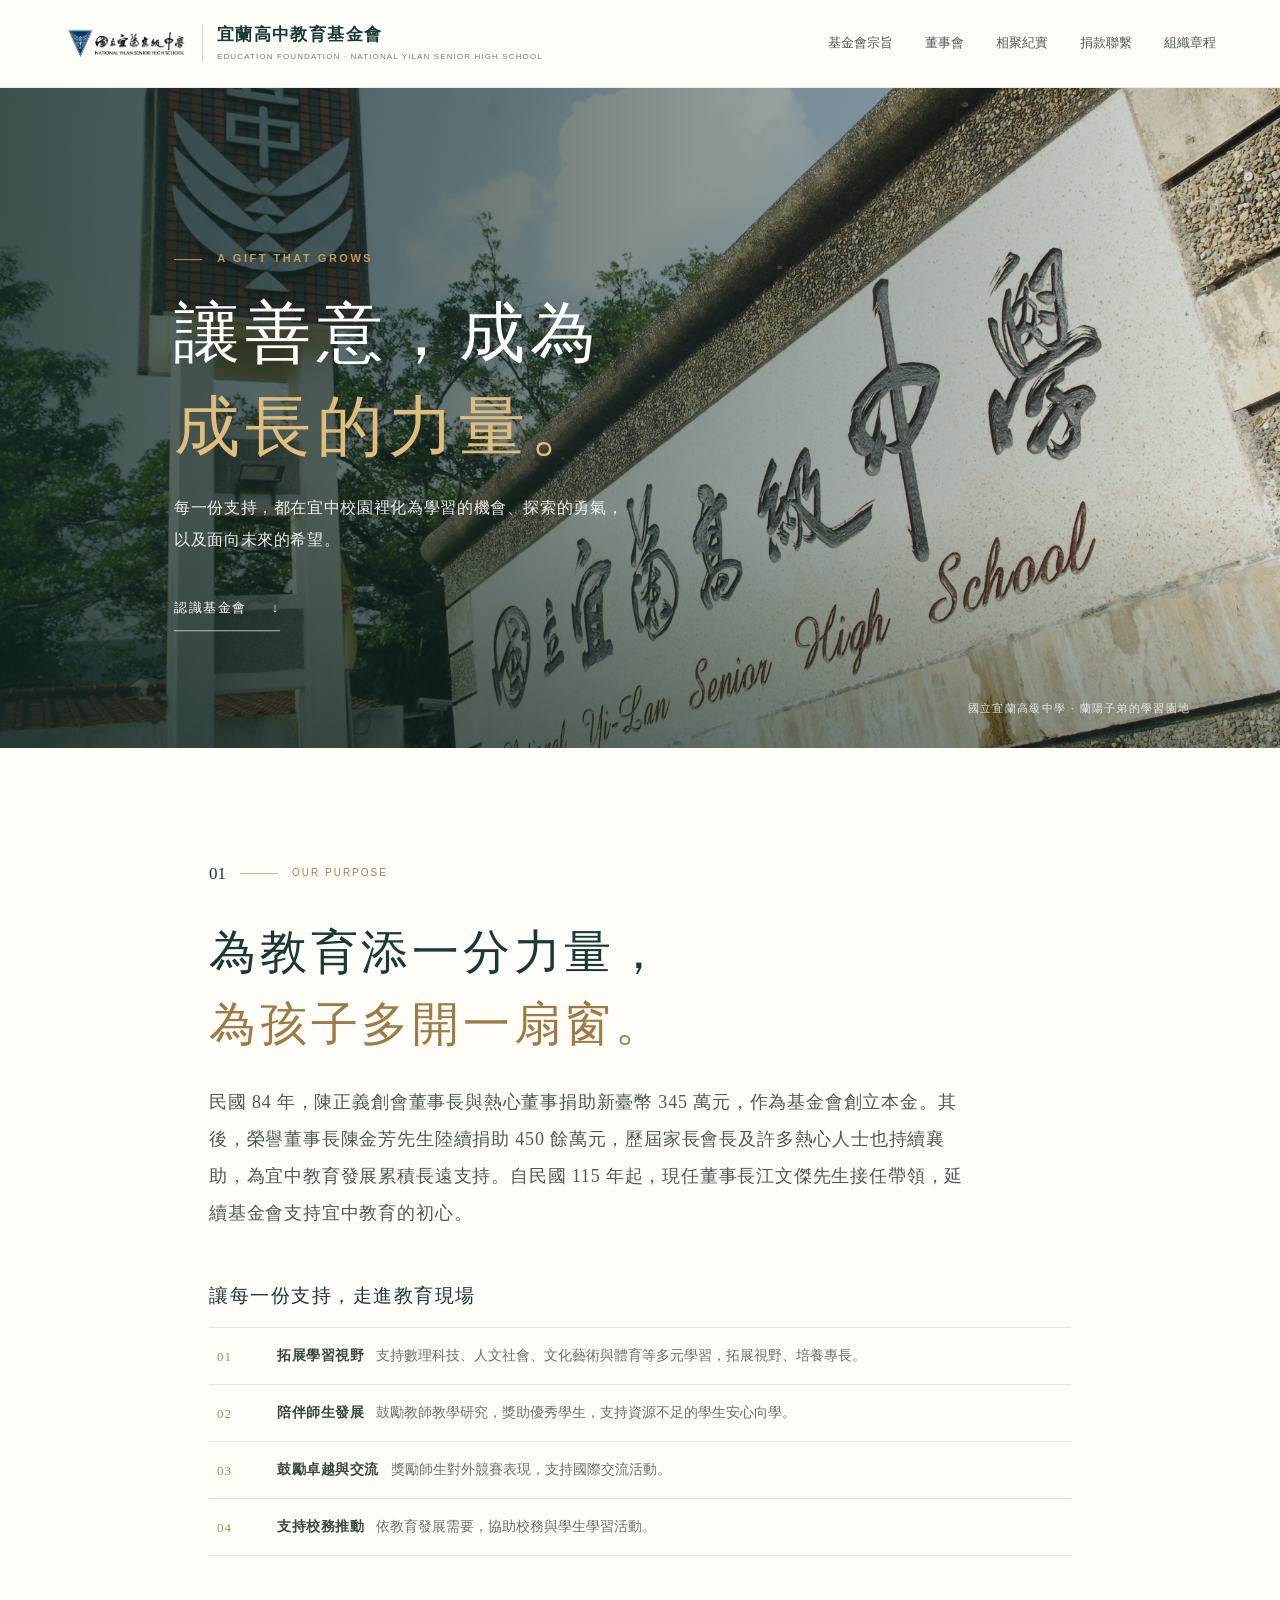
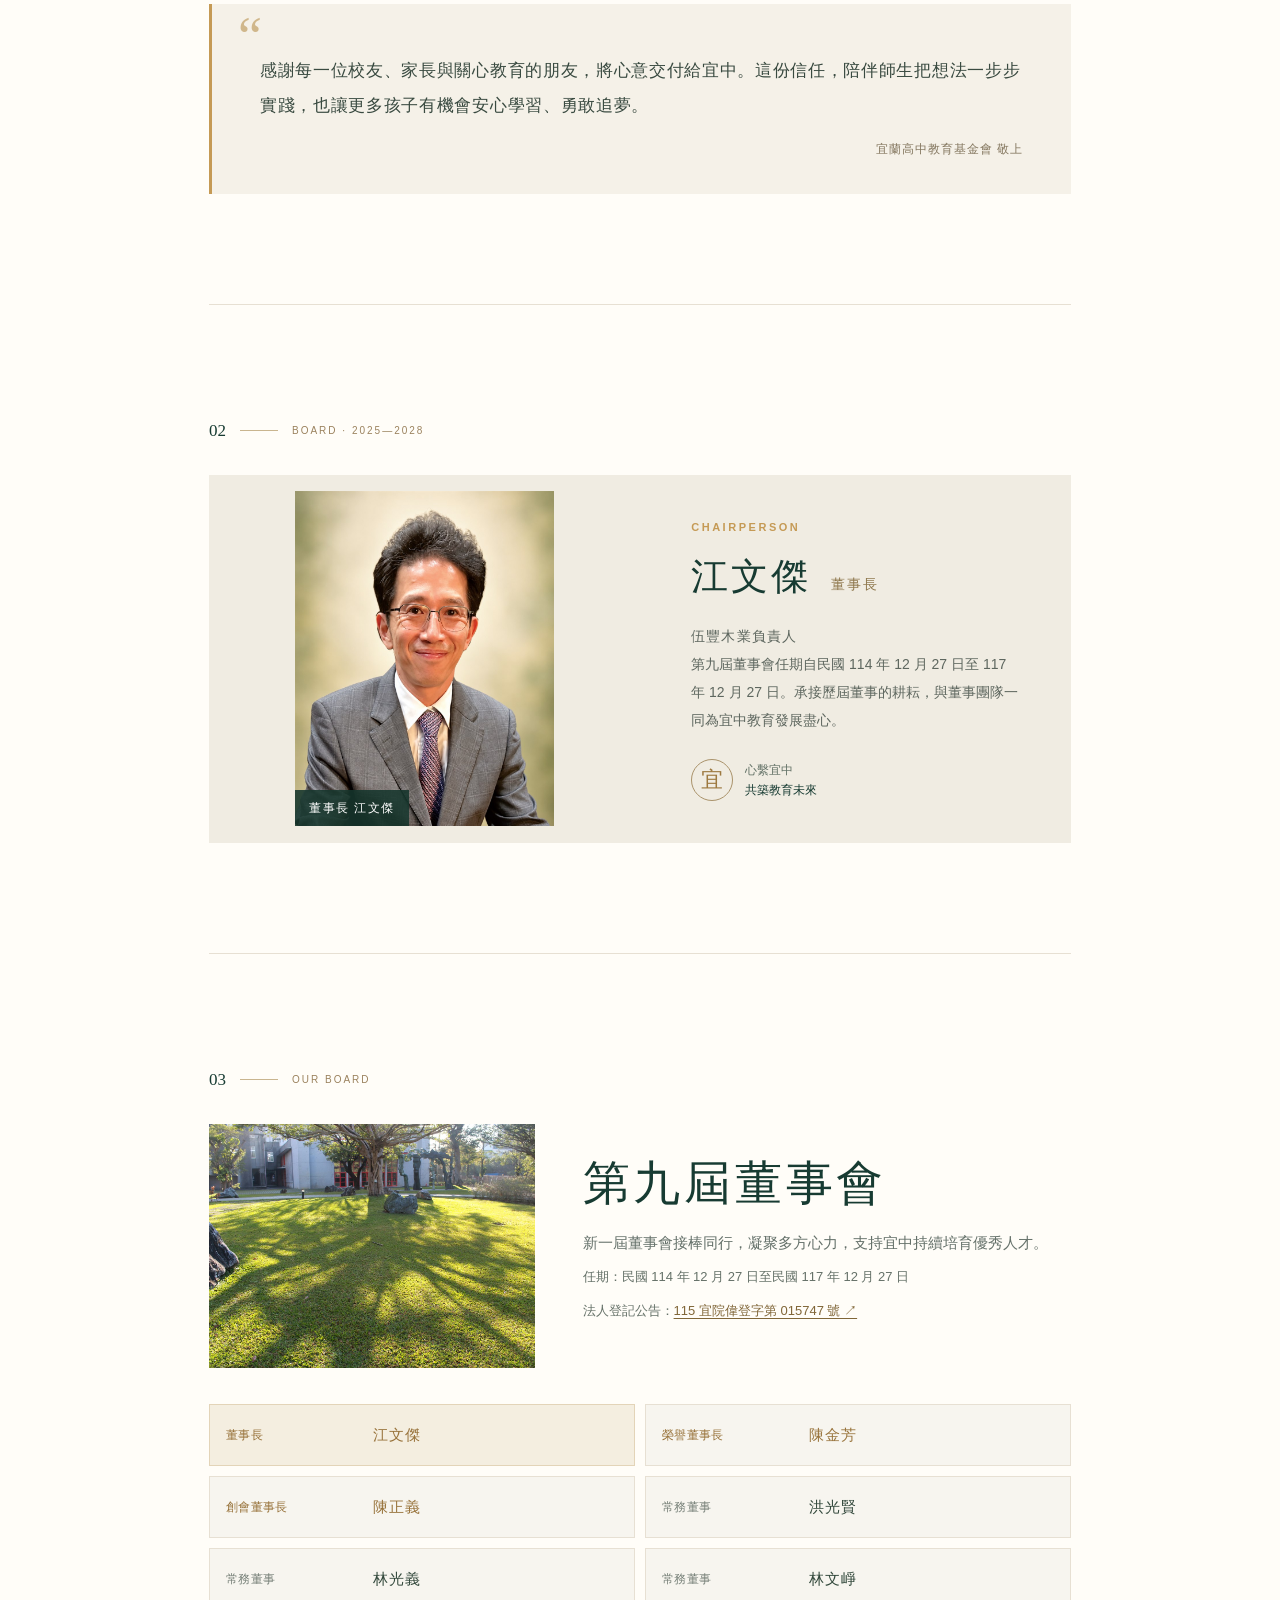
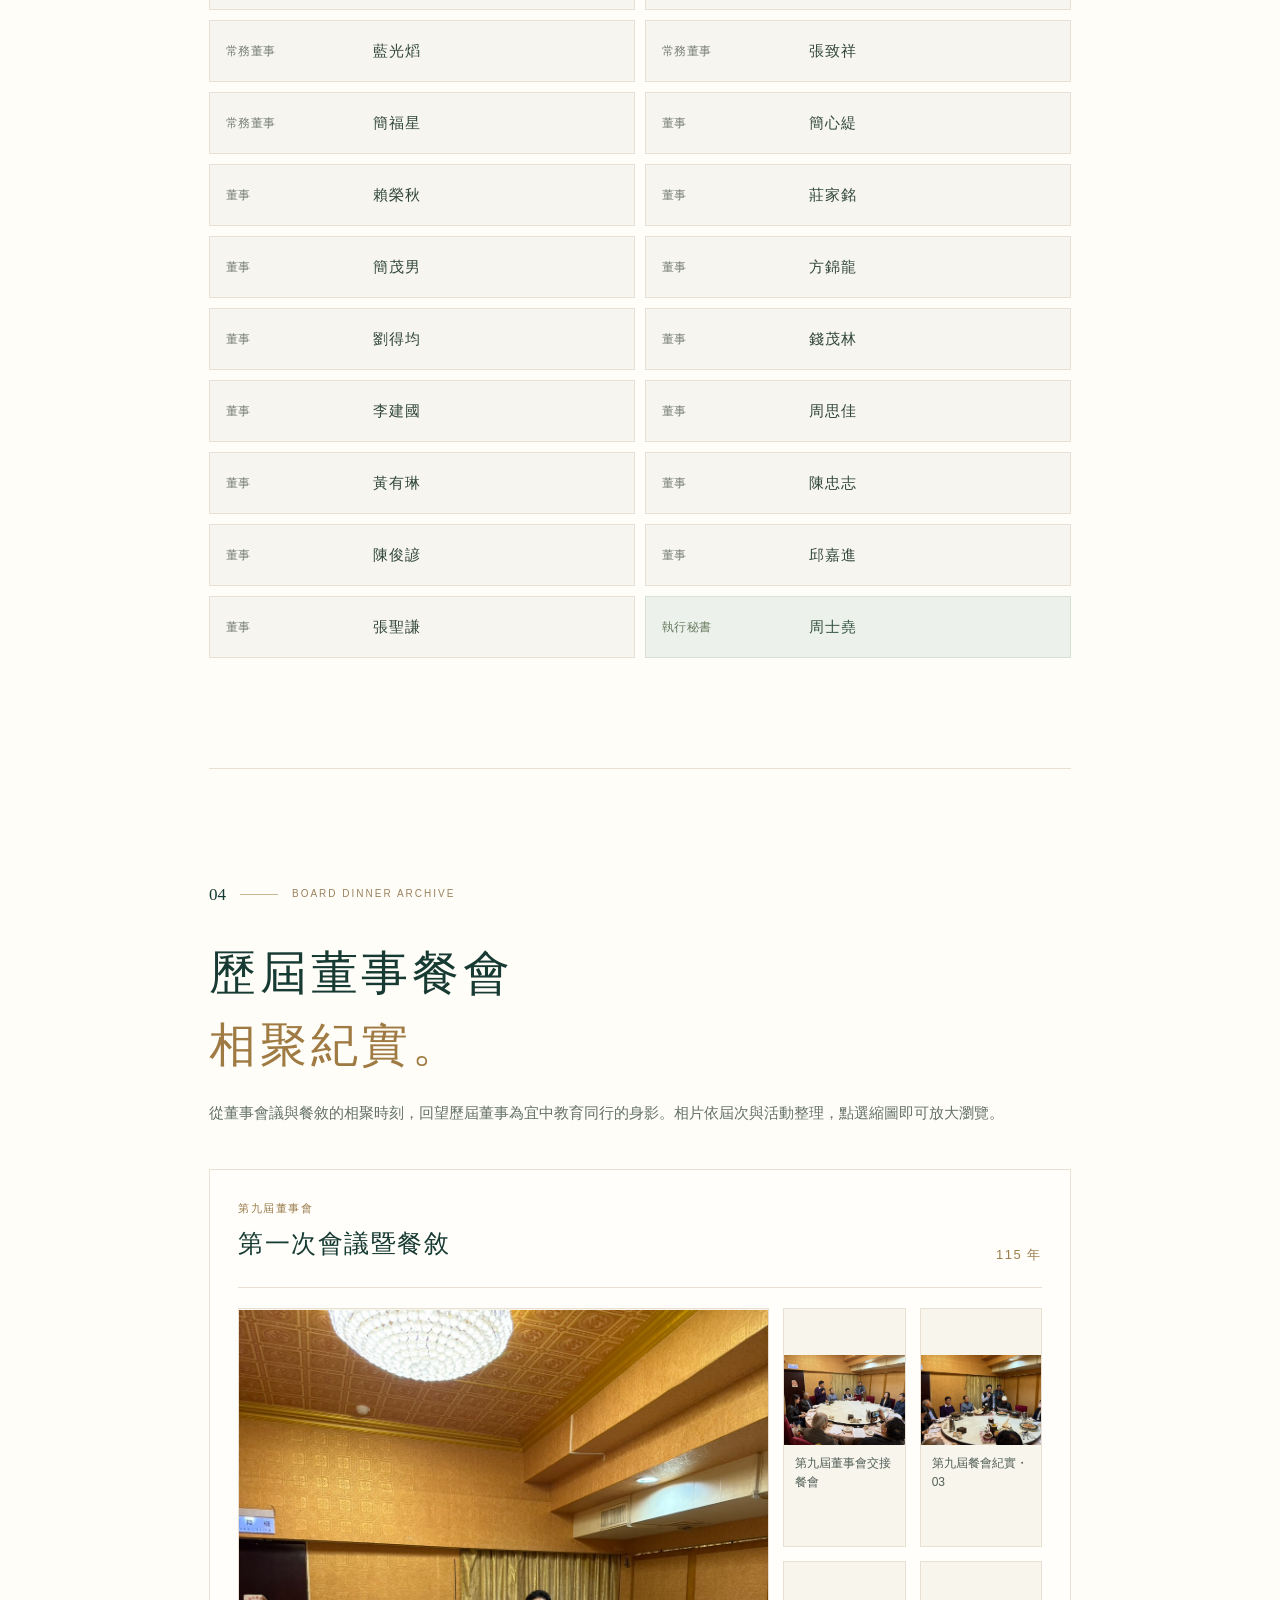
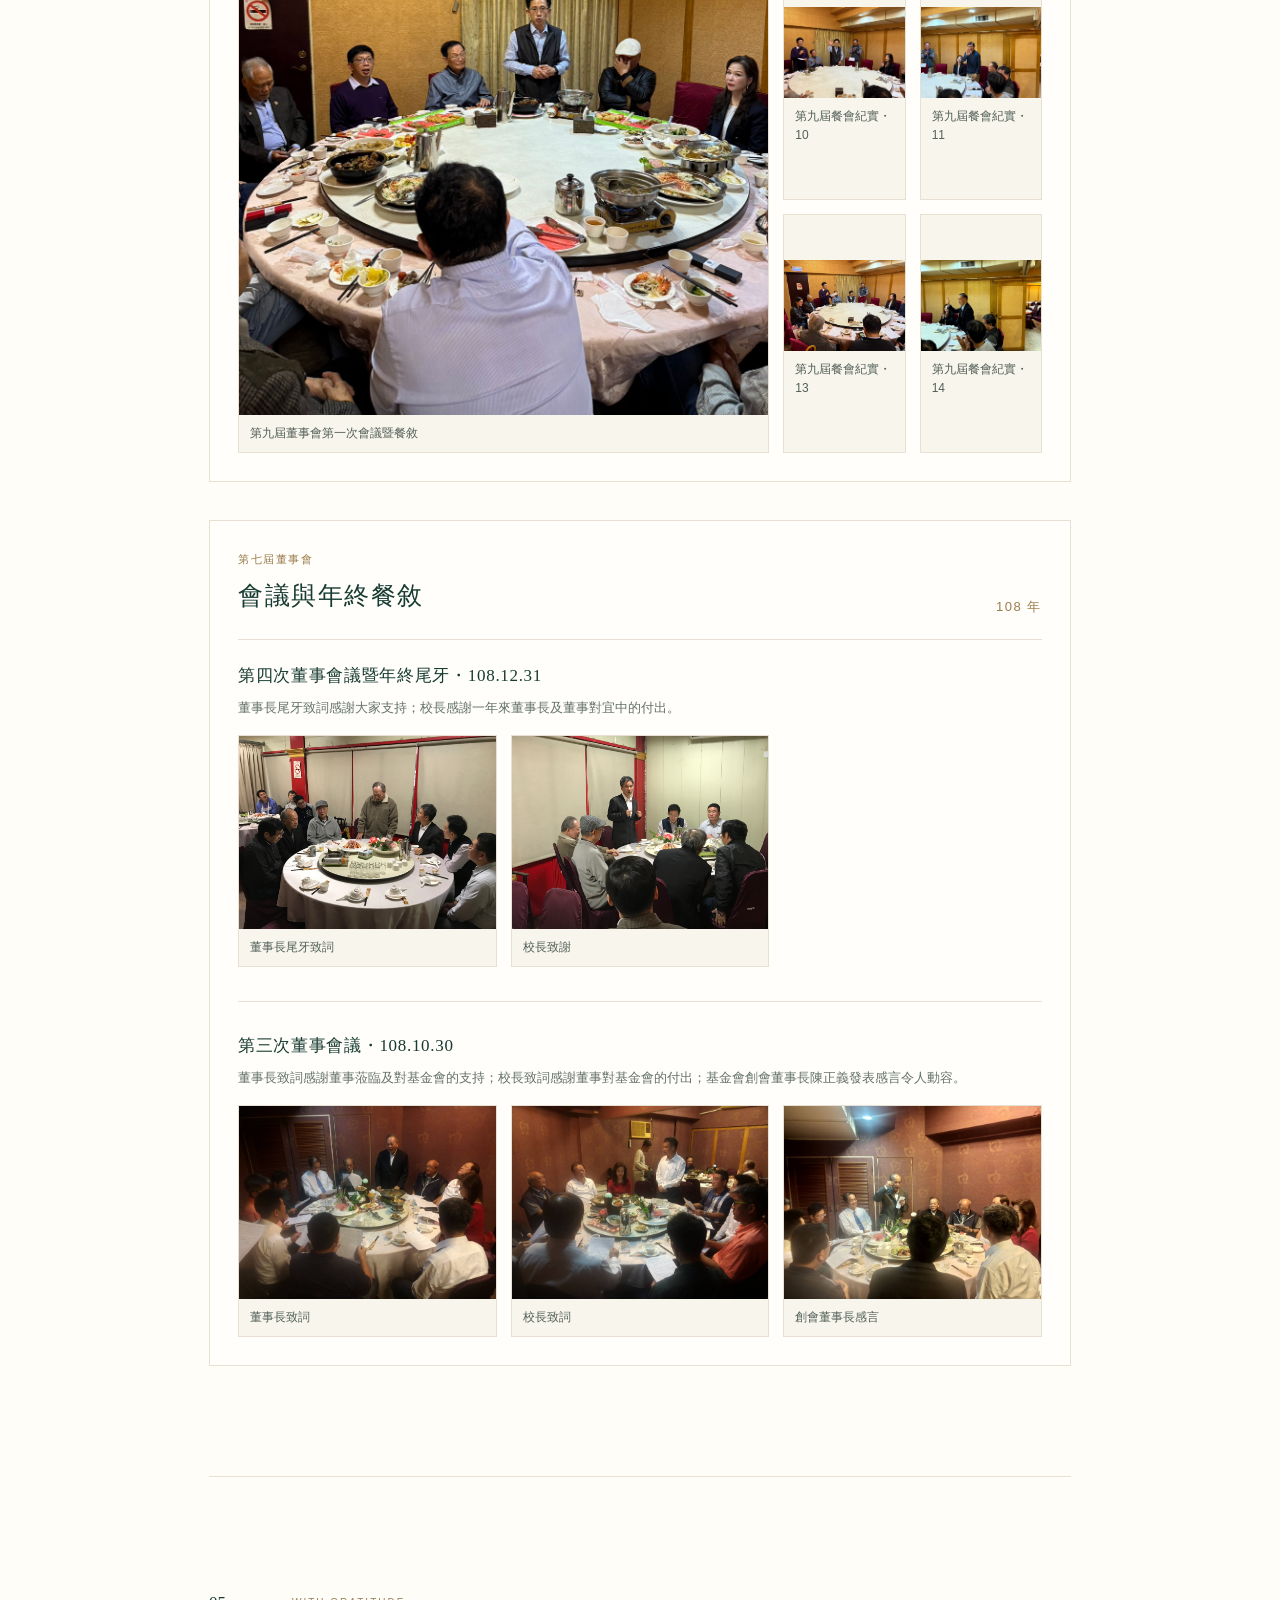
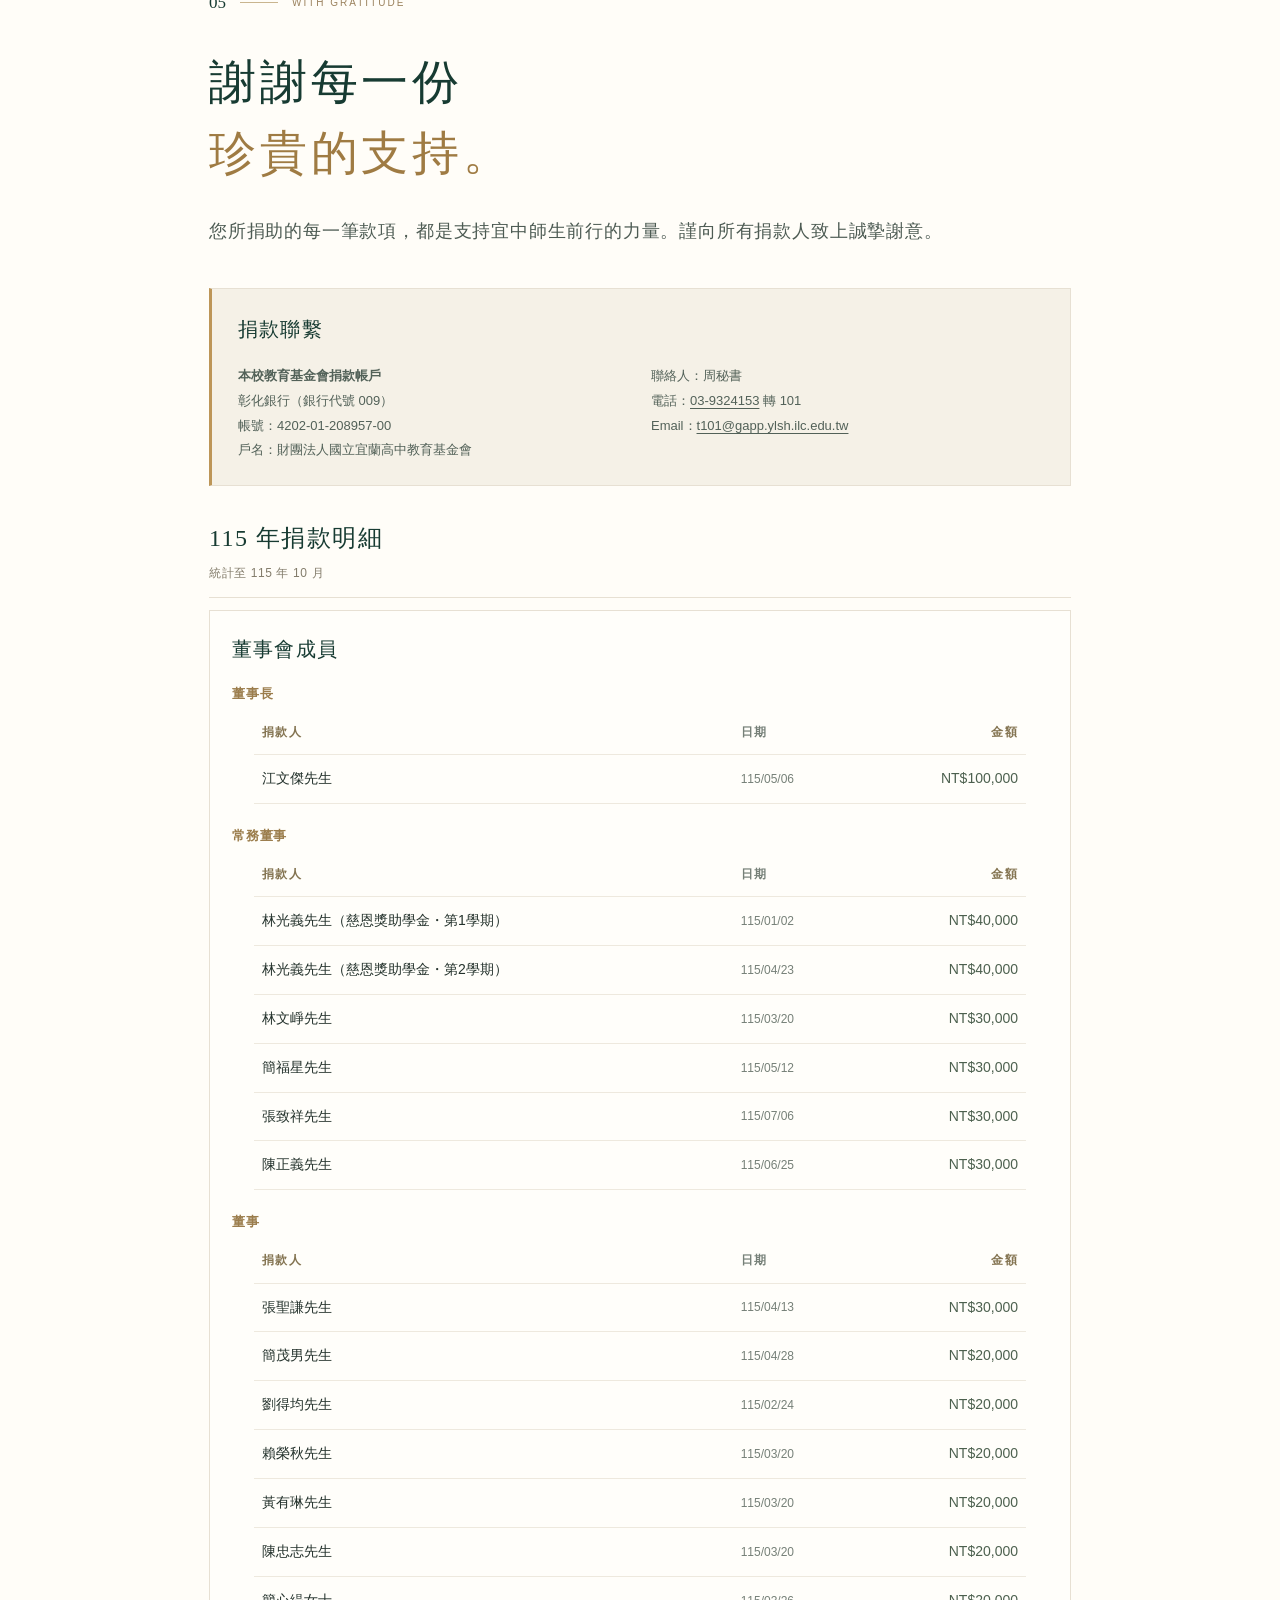
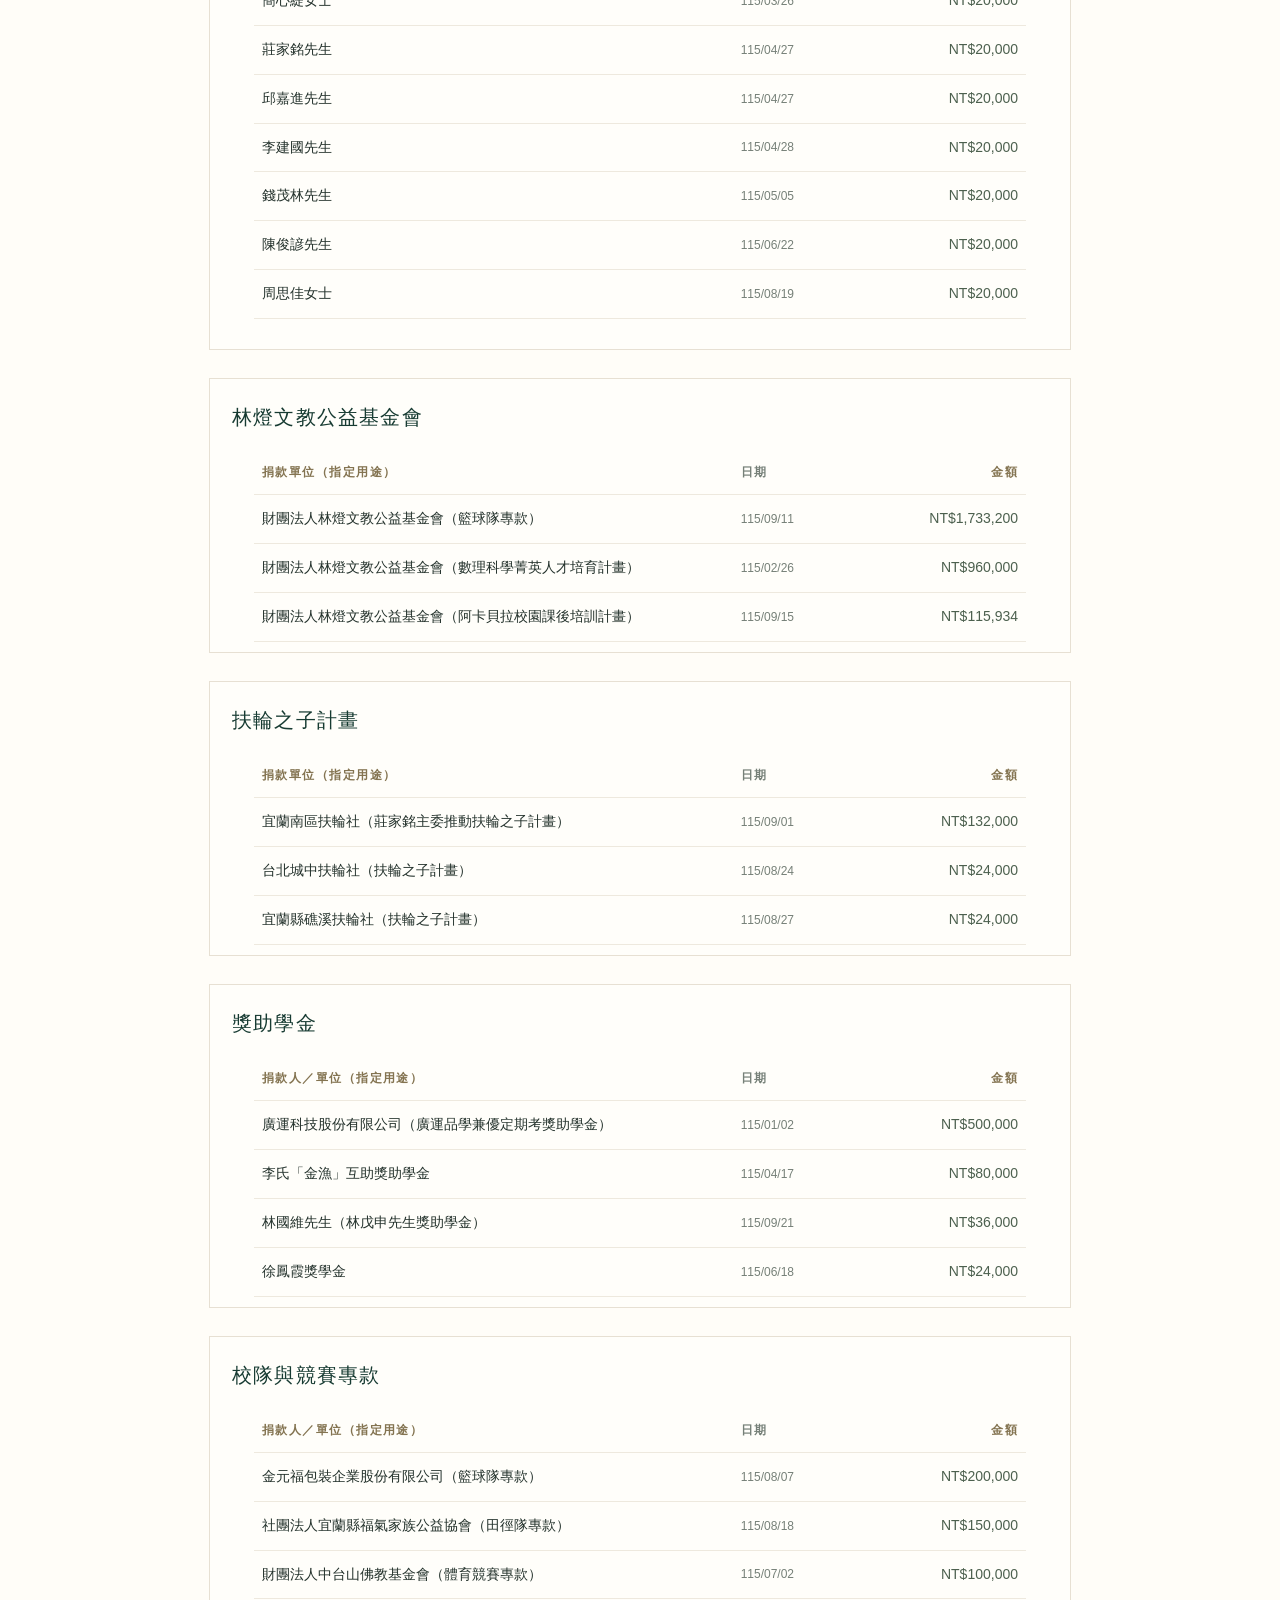
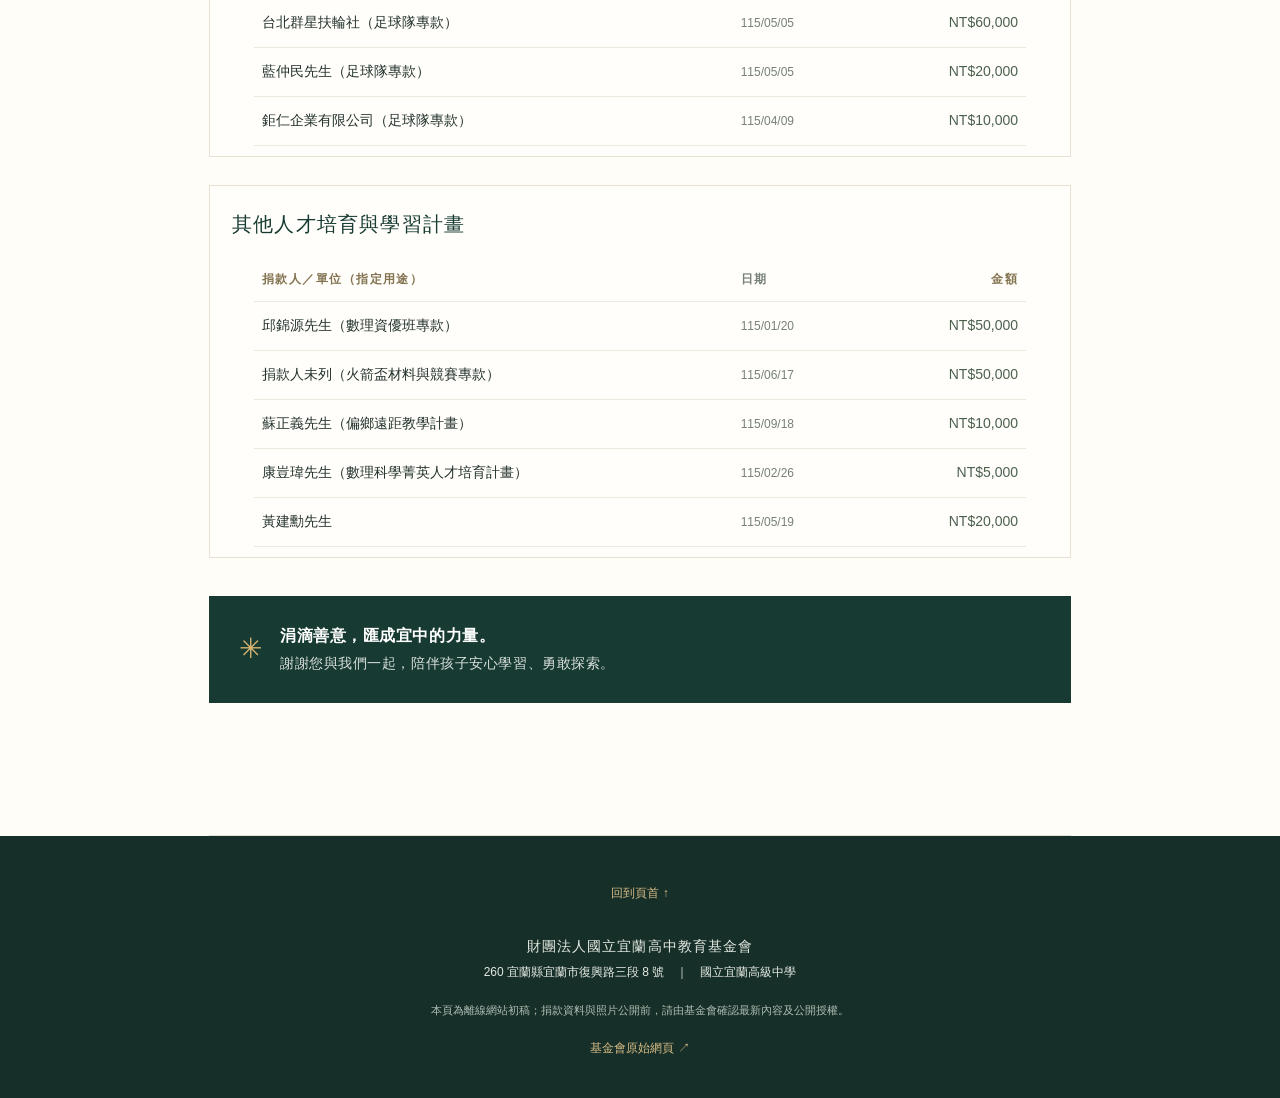
==== commit 924fcf4b: "Refresh foundation stylesheet cache" ====
--- a/foundation.html
+++ b/foundation.html
@@ -6,7 +6,7 @@
   <meta name="theme-color" content="#173b32">
   <meta name="description" content="財團法人國立宜蘭高中教育基金會，感謝每一份支持，陪伴宜中學子探索、學習與成長。">
   <title>宜蘭高中教育基金會｜讓善意，成為成長的力量</title>
-  <link rel="stylesheet" href="foundation.css">
+  <link rel="stylesheet" href="foundation.css?v=20261028b">
 </head>
 <body>
   <a class="skip-link" href="#main">跳到主要內容</a>
